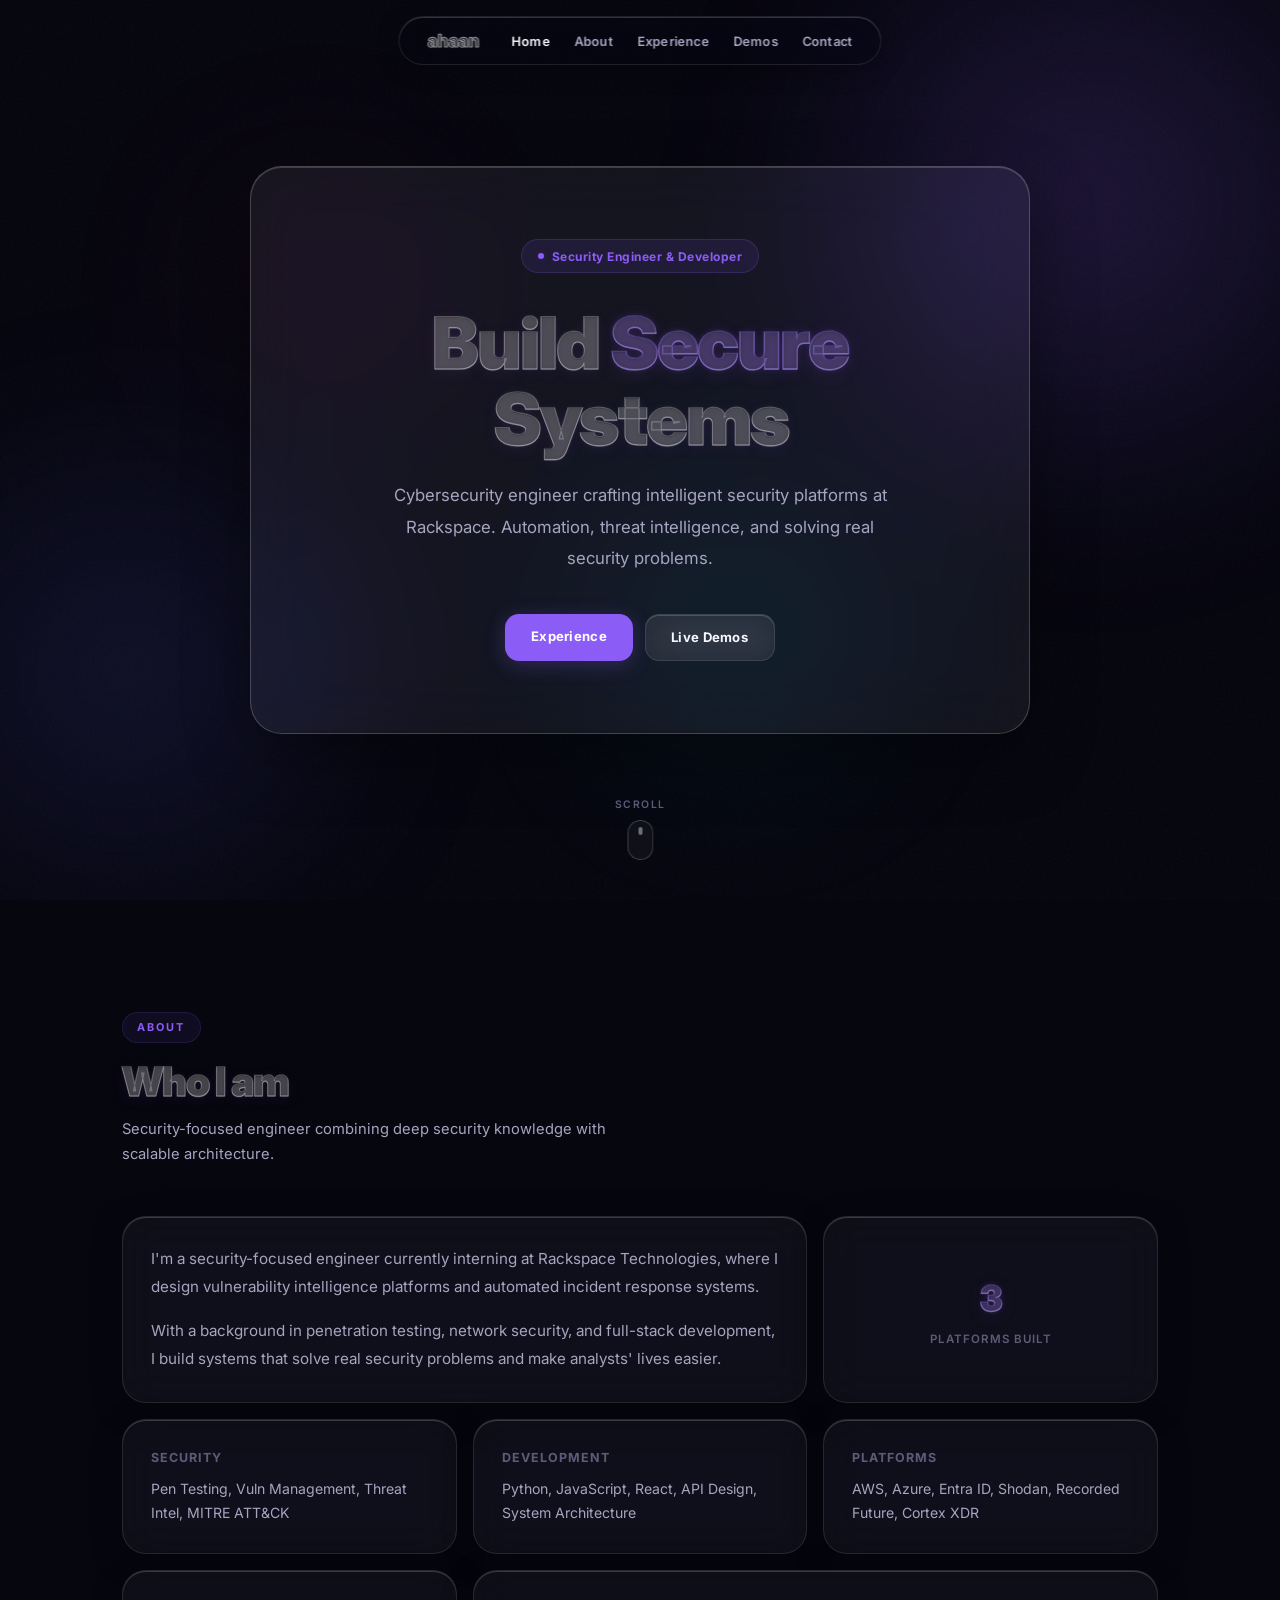
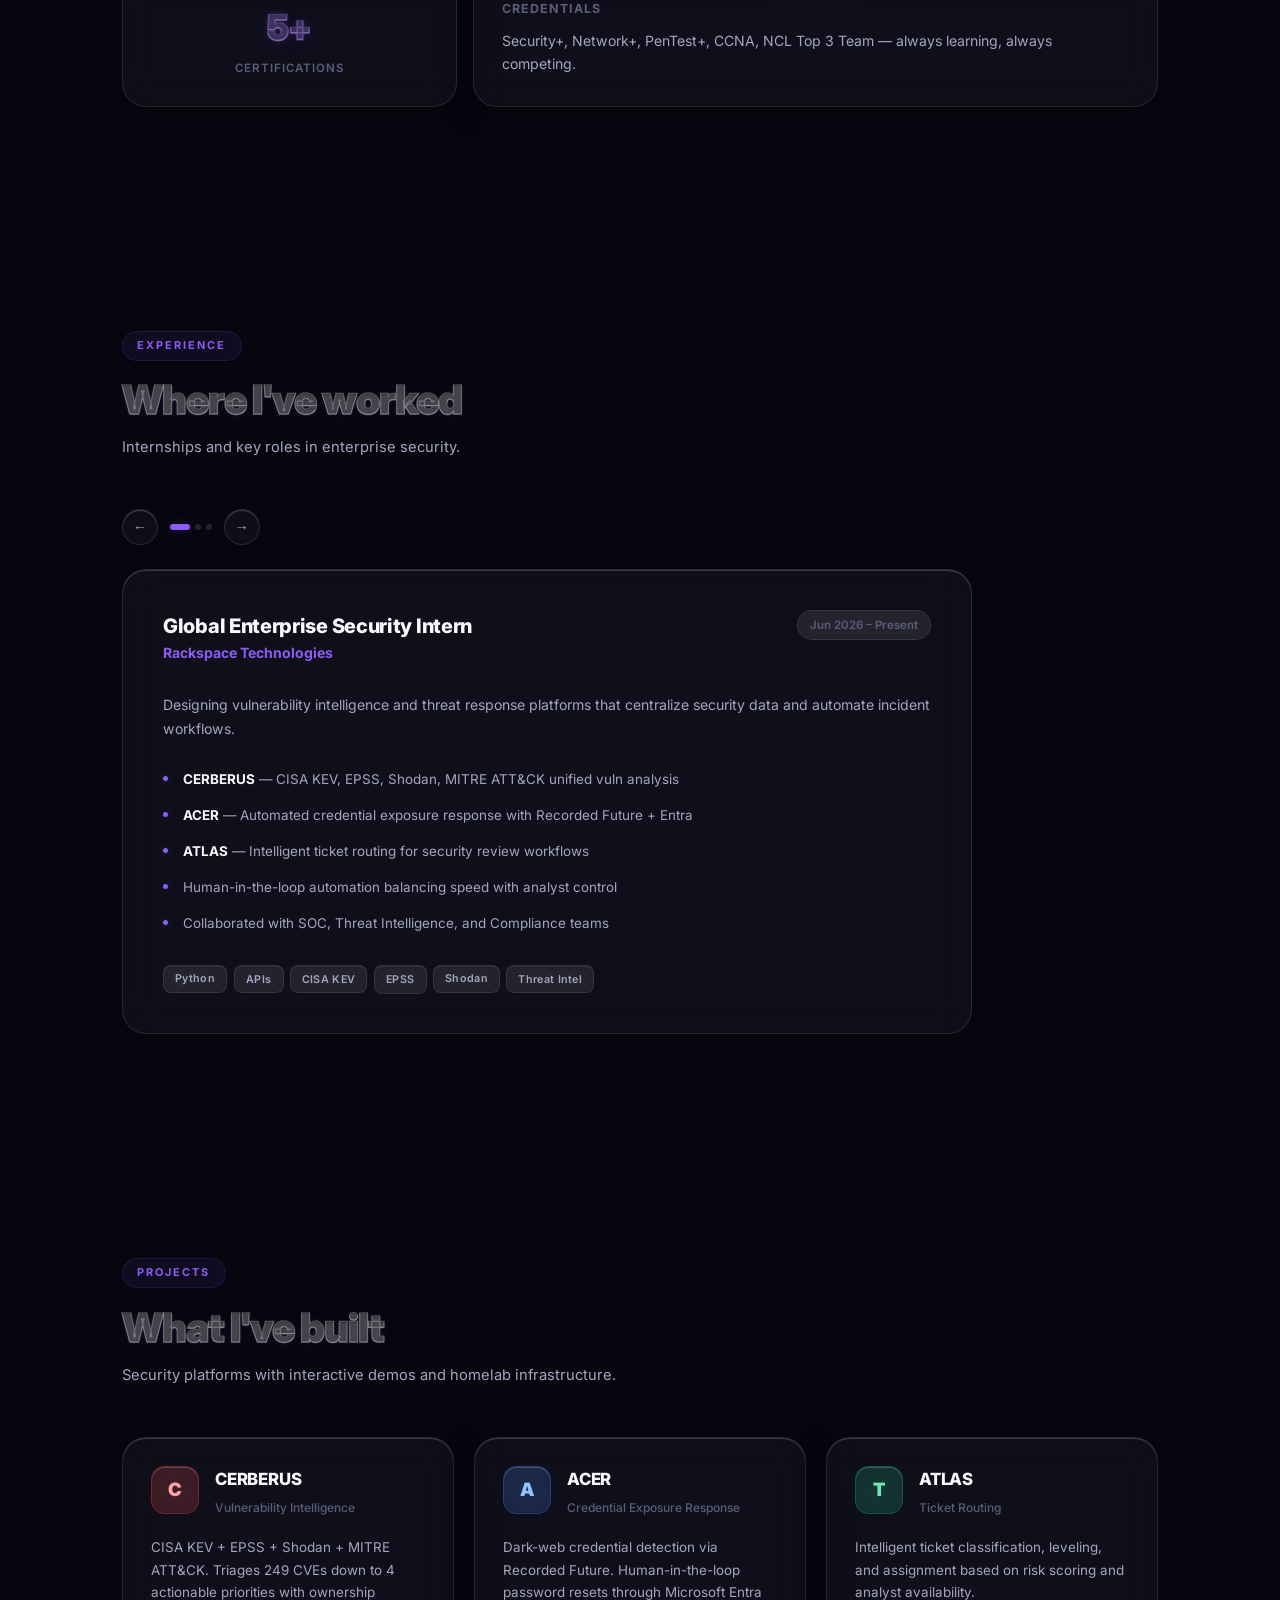
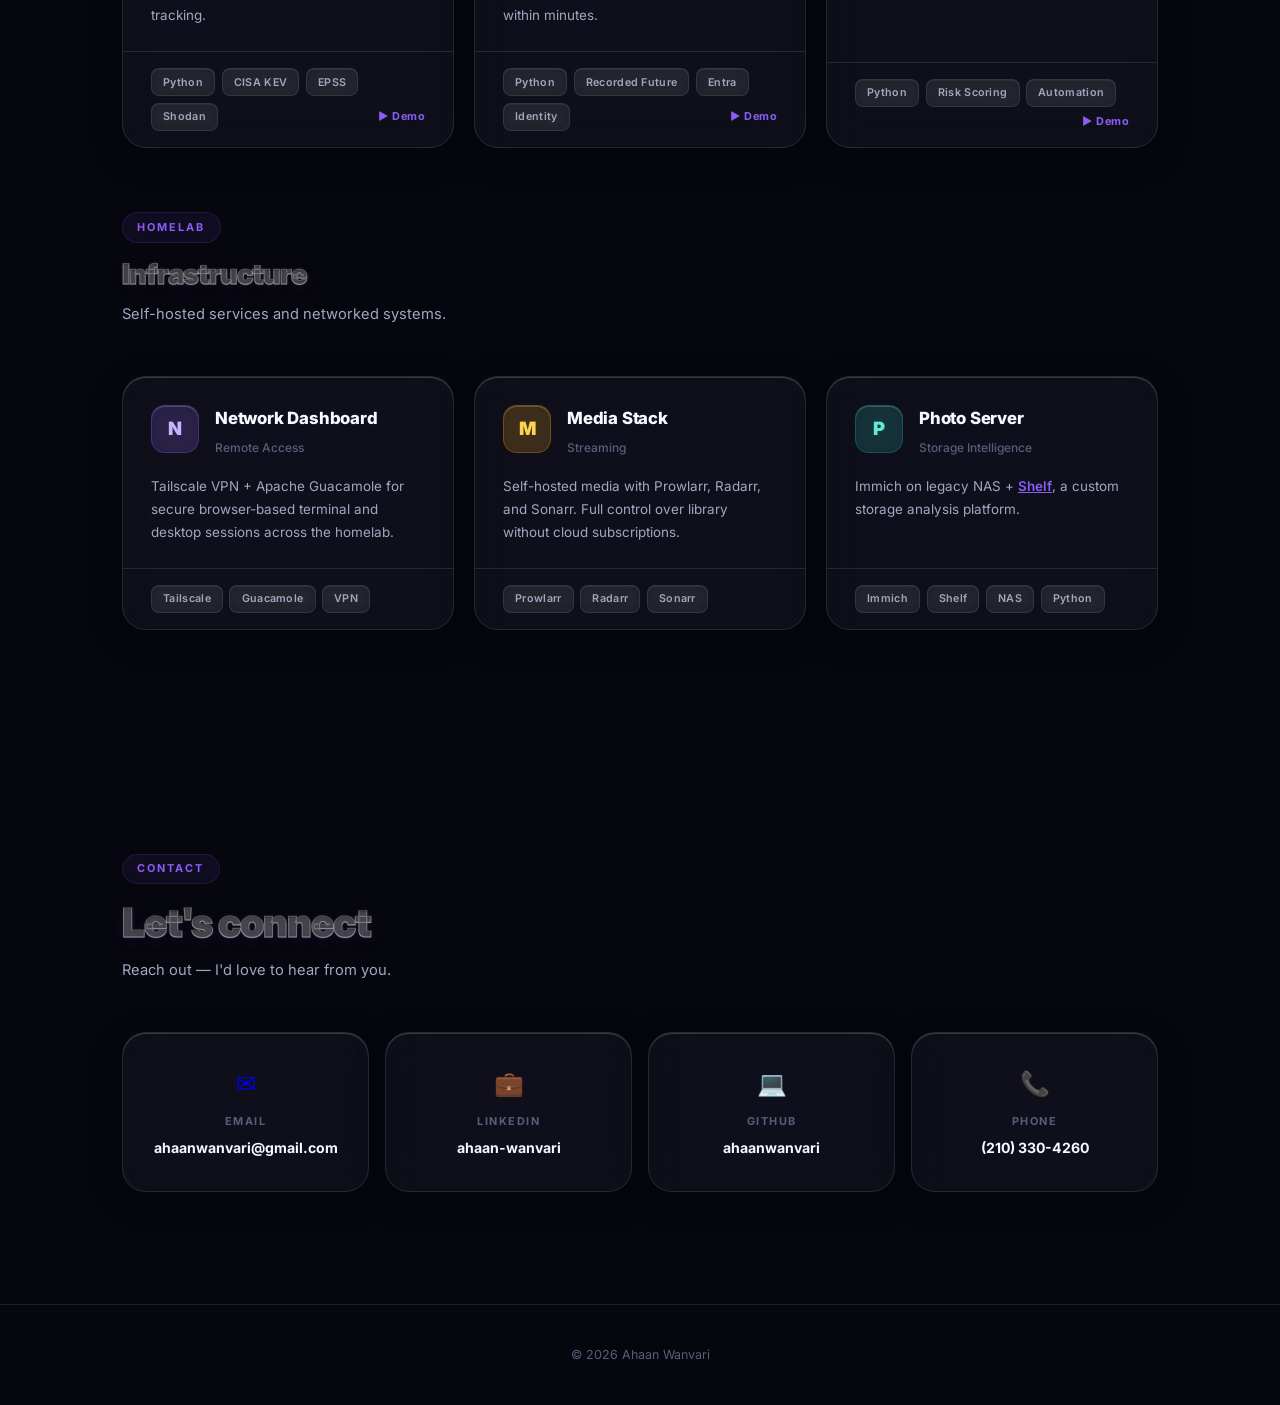
==== index.html @ b62612c3 "Prod: Static portfolio developed with added 'liquid glass' aesthetic" ====
<!DOCTYPE html>
<html lang="en">
<head>
  <meta charset="UTF-8" />
  <meta name="viewport" content="width=device-width, initial-scale=1.0" />
  <title>Ahaan Wanvari — Security Engineer & Developer</title>

  <link rel="preconnect" href="https://fonts.googleapis.com" />
  <link rel="preconnect" href="https://fonts.gstatic.com" crossorigin />
  <link href="https://fonts.googleapis.com/css2?family=Inter:wght@300;400;500;600;700;800;900&display=swap" rel="stylesheet" />

  <style>
    :root {
      --bg: #06060f;
      --glass: rgba(255, 255, 255, 0.04);
      --glass-md: rgba(255, 255, 255, 0.06);
      --glass-strong: rgba(255, 255, 255, 0.09);
      --glass-border: rgba(255, 255, 255, 0.1);
      --glass-border-hover: rgba(255, 255, 255, 0.2);
      --glass-shine: rgba(255, 255, 255, 0.18);
      --accent: #8b5cf6;
      --accent-blue: #6366f1;
      --accent-cyan: #22d3ee;
      --accent-glow: rgba(139, 92, 246, 0.25);
      --text: #f8f8ff;
      --text-secondary: #a5a5c0;
      --text-muted: #5c5c7a;
      --radius: 24px;
      --radius-sm: 16px;
      --radius-xs: 10px;
    }

    * { margin: 0; padding: 0; box-sizing: border-box; }
    html { scroll-behavior: smooth; }

    body {
      background: var(--bg);
      color: var(--text);
      font-family: "Inter", -apple-system, BlinkMacSystemFont, sans-serif;
      min-height: 100vh;
      line-height: 1.6;
      overflow-x: hidden;
      -webkit-font-smoothing: antialiased;
    }

    /* ===== ANIMATED BACKGROUND MESH ===== */
    .mesh-bg {
      position: fixed;
      inset: 0;
      z-index: 0;
      overflow: hidden;
      pointer-events: none;
    }

    .mesh-orb {
      position: absolute;
      border-radius: 50%;
      filter: blur(100px);
      opacity: 0.6;
    }

    .orb-1 {
      width: 60vw; height: 60vw;
      max-width: 800px; max-height: 800px;
      background: radial-gradient(circle, rgba(139, 92, 246, 0.4), transparent 60%);
      top: -20%; right: -15%;
      animation: orb-drift 22s ease-in-out infinite;
    }

    .orb-2 {
      width: 50vw; height: 50vw;
      max-width: 650px; max-height: 650px;
      background: radial-gradient(circle, rgba(99, 102, 241, 0.3), transparent 60%);
      bottom: -10%; left: -15%;
      animation: orb-drift 28s ease-in-out infinite reverse;
    }

    .orb-3 {
      width: 35vw; height: 35vw;
      max-width: 500px; max-height: 500px;
      background: radial-gradient(circle, rgba(34, 211, 238, 0.2), transparent 60%);
      top: 45%; left: 40%;
      animation: orb-drift 18s ease-in-out infinite 3s;
    }

    .orb-4 {
      width: 30vw; height: 30vw;
      max-width: 400px; max-height: 400px;
      background: radial-gradient(circle, rgba(236, 72, 153, 0.15), transparent 60%);
      top: 10%; left: 10%;
      animation: orb-drift 25s ease-in-out infinite 5s;
    }

    @keyframes orb-drift {
      0%, 100% { transform: translate(0, 0) scale(1); }
      33% { transform: translate(30px, -20px) scale(1.05); }
      66% { transform: translate(-20px, 15px) scale(0.95); }
    }

    /* Noise overlay */
    .noise {
      position: fixed;
      inset: 0;
      z-index: 0;
      pointer-events: none;
      opacity: 0.025;
      background: url("data:image/svg+xml,%3Csvg viewBox='0 0 512 512' xmlns='http://www.w3.org/2000/svg'%3E%3Cfilter id='n'%3E%3CfeTurbulence type='fractalNoise' baseFrequency='0.7' numOctaves='4' stitchTiles='stitch'/%3E%3C/filter%3E%3Crect width='100%25' height='100%25' filter='url(%23n)'/%3E%3C/svg%3E");
    }

    /* ===== LIQUID GLASS TEXT ===== */
    .glass-text {
      color: rgba(255, 255, 255, 0.08);
      -webkit-text-stroke: 1.2px rgba(255, 255, 255, 0.4);
      text-shadow:
        0 1px 0 rgba(255, 255, 255, 0.15),
        0 -1px 0 rgba(0, 0, 0, 0.3),
        0 0 4px rgba(255, 255, 255, 0.08),
        0 4px 16px rgba(139, 92, 246, 0.08);
      paint-order: stroke fill;
    }

    .glass-text-accent {
      color: rgba(139, 92, 246, 0.12);
      -webkit-text-stroke: 1.5px rgba(167, 139, 250, 0.55);
      text-shadow:
        0 1px 0 rgba(255, 255, 255, 0.12),
        0 -1px 0 rgba(0, 0, 0, 0.3),
        0 0 6px rgba(139, 92, 246, 0.2),
        0 4px 20px rgba(139, 92, 246, 0.12);
      paint-order: stroke fill;
    }

    /* ===== GLASS PANELS ===== */
    .glass-panel {
      background: var(--glass);
      backdrop-filter: blur(20px) saturate(1.3);
      -webkit-backdrop-filter: blur(20px) saturate(1.3);
      border: 1px solid var(--glass-border);
      border-radius: var(--radius);
      box-shadow:
        0 8px 32px rgba(0, 0, 0, 0.25),
        inset 0 1px 0 var(--glass-shine),
        inset 0 -1px 0 rgba(0, 0, 0, 0.15);
      transition: all 0.35s cubic-bezier(0.25, 0.46, 0.45, 0.94);
    }

    .glass-panel:hover {
      background: var(--glass-md);
      border-color: var(--glass-border-hover);
      box-shadow:
        0 16px 48px rgba(0, 0, 0, 0.35),
        inset 0 1px 0 var(--glass-shine),
        0 0 30px var(--accent-glow);
      transform: translateY(-3px);
    }

    /* ===== NAVIGATION ===== */
    .navbar {
      position: fixed;
      top: 1rem;
      left: 50%;
      transform: translateX(-50%);
      z-index: 100;
      background: rgba(6, 6, 15, 0.4);
      backdrop-filter: blur(30px) saturate(1.5);
      -webkit-backdrop-filter: blur(30px) saturate(1.5);
      border: 1px solid var(--glass-border);
      border-radius: 100px;
      padding: 0.6rem 1.75rem;
      box-shadow: 0 4px 24px rgba(0, 0, 0, 0.3), inset 0 1px 0 var(--glass-shine);
    }

    .navbar-content {
      display: flex;
      align-items: center;
      gap: 2rem;
    }

    .logo {
      font-size: 1.1rem;
      font-weight: 800;
      text-decoration: none;
      color: rgba(255, 255, 255, 0.1);
      -webkit-text-stroke: 1px rgba(255, 255, 255, 0.5);
      text-shadow: 0 0 3px rgba(255, 255, 255, 0.15);
      paint-order: stroke fill;
      transition: all 0.2s;
    }

    .logo:hover {
      -webkit-text-stroke-color: rgba(255, 255, 255, 0.7);
      text-shadow: 0 0 8px rgba(255, 255, 255, 0.2);
    }

    .nav-links {
      display: flex;
      gap: 1.5rem;
      list-style: none;
    }

    .nav-links a {
      color: var(--text-secondary);
      text-decoration: none;
      font-size: 0.8rem;
      font-weight: 600;
      transition: color 0.2s;
      letter-spacing: 0.2px;
    }

    .nav-links a:hover,
    .nav-links a.active {
      color: var(--text);
    }

    /* ===== SECTIONS ===== */
    section {
      max-width: 1100px;
      margin: 0 auto;
      padding: 7rem 2rem;
      position: relative;
      z-index: 1;
    }

    .section-label {
      display: inline-flex;
      align-items: center;
      gap: 0.5rem;
      font-size: 0.68rem;
      font-weight: 700;
      text-transform: uppercase;
      letter-spacing: 2px;
      color: var(--accent);
      margin-bottom: 1rem;
      padding: 0.35rem 0.9rem;
      background: rgba(139, 92, 246, 0.08);
      border: 1px solid rgba(139, 92, 246, 0.15);
      border-radius: 100px;
      backdrop-filter: blur(8px);
    }

    .section-title {
      font-size: clamp(1.75rem, 4vw, 2.5rem);
      font-weight: 900;
      letter-spacing: -1px;
      margin-bottom: 0.75rem;
      line-height: 1.15;
    }

    .section-desc {
      color: var(--text-secondary);
      font-size: 0.92rem;
      max-width: 500px;
      margin-bottom: 3rem;
      line-height: 1.75;
    }

    /* ===== HERO ===== */
    .hero {
      min-height: 100vh;
      display: flex;
      align-items: center;
      justify-content: center;
      padding: 2rem;
      text-align: center;
      position: relative;
      z-index: 1;
    }

    .hero-glass {
      padding: 4.5rem 4rem;
      max-width: 780px;
      width: 100%;
      background: var(--glass-md);
      backdrop-filter: blur(30px) saturate(1.4);
      -webkit-backdrop-filter: blur(30px) saturate(1.4);
      border: 1px solid var(--glass-border-hover);
      border-radius: 32px;
      box-shadow:
        0 24px 64px rgba(0, 0, 0, 0.35),
        inset 0 1px 0 var(--glass-shine),
        inset 0 -1px 0 rgba(0, 0, 0, 0.1);
      animation: hero-float 6s ease-in-out infinite;
    }

    @keyframes hero-float {
      0%, 100% { transform: translateY(0); }
      50% { transform: translateY(-6px); }
    }

    .hero-badge {
      display: inline-flex;
      align-items: center;
      gap: 0.5rem;
      padding: 0.4rem 1rem;
      background: rgba(139, 92, 246, 0.1);
      border: 1px solid rgba(139, 92, 246, 0.2);
      border-radius: 100px;
      color: var(--accent);
      font-size: 0.75rem;
      font-weight: 700;
      margin-bottom: 2rem;
      letter-spacing: 0.5px;
    }

    .hero-badge::before {
      content: '';
      width: 6px; height: 6px;
      background: var(--accent);
      border-radius: 50%;
      animation: blink 2s infinite;
      box-shadow: 0 0 6px var(--accent-glow);
    }

    @keyframes blink {
      0%, 100% { opacity: 1; }
      50% { opacity: 0.3; }
    }

    .hero h1 {
      font-size: clamp(2.8rem, 8vw, 4.5rem);
      font-weight: 900;
      letter-spacing: -2px;
      line-height: 1.05;
      margin-bottom: 1.5rem;
    }

    .hero p {
      font-size: 1.05rem;
      color: var(--text-secondary);
      line-height: 1.85;
      max-width: 520px;
      margin: 0 auto 2.5rem;
    }

    .hero-cta {
      display: flex;
      gap: 0.75rem;
      justify-content: center;
      flex-wrap: wrap;
    }

    .btn {
      padding: 0.75rem 1.6rem;
      border-radius: 14px;
      font-size: 0.82rem;
      font-weight: 700;
      text-decoration: none;
      transition: all 0.25s;
      cursor: pointer;
      border: none;
      letter-spacing: 0.3px;
    }

    .btn-primary {
      background: var(--accent);
      color: white;
      box-shadow: 0 4px 20px var(--accent-glow);
    }

    .btn-primary:hover {
      background: #7c3aed;
      transform: translateY(-2px);
      box-shadow: 0 8px 32px rgba(139, 92, 246, 0.4);
    }

    .btn-glass {
      background: var(--glass-md);
      backdrop-filter: blur(12px);
      -webkit-backdrop-filter: blur(12px);
      border: 1px solid var(--glass-border);
      color: var(--text);
      box-shadow: inset 0 1px 0 var(--glass-shine);
    }

    .btn-glass:hover {
      background: var(--glass-strong);
      border-color: var(--glass-border-hover);
      transform: translateY(-2px);
    }

    .scroll-cta {
      position: absolute;
      bottom: 2.5rem;
      left: 50%;
      transform: translateX(-50%);
      display: flex;
      flex-direction: column;
      align-items: center;
      gap: 0.4rem;
      cursor: pointer;
      z-index: 2;
    }

    .scroll-cta span {
      font-size: 0.65rem;
      font-weight: 600;
      letter-spacing: 1.5px;
      text-transform: uppercase;
      color: var(--text-muted);
    }

    .scroll-pill {
      width: 26px; height: 40px;
      border-radius: 13px;
      border: 1.5px solid rgba(255, 255, 255, 0.2);
      position: relative;
      background: var(--glass);
      backdrop-filter: blur(8px);
    }

    .scroll-pill::after {
      content: '';
      position: absolute;
      top: 6px; left: 50%;
      transform: translateX(-50%);
      width: 4px; height: 8px;
      border-radius: 4px;
      background: rgba(255, 255, 255, 0.4);
      animation: scroll-bob 2s infinite;
    }

    @keyframes scroll-bob {
      0%, 100% { transform: translateX(-50%) translateY(0); opacity: 1; }
      100% { transform: translateX(-50%) translateY(14px); opacity: 0; }
    }

    /* ===== BENTO GRID (About) ===== */
    .bento-grid {
      display: grid;
      grid-template-columns: repeat(3, 1fr);
      grid-auto-rows: auto;
      gap: 1rem;
    }

    .bento-item {
      padding: 1.75rem;
    }

    .bento-item.span-2 {
      grid-column: span 2;
    }

    .bento-item.span-full {
      grid-column: span 3;
    }

    .bento-item h3 {
      font-size: 0.78rem;
      font-weight: 700;
      text-transform: uppercase;
      letter-spacing: 1px;
      color: var(--text-muted);
      margin-bottom: 0.6rem;
    }

    .bento-item p {
      color: var(--text-secondary);
      font-size: 0.88rem;
      line-height: 1.7;
    }

    .bento-bio p {
      font-size: 0.95rem;
      line-height: 1.85;
      margin-bottom: 1rem;
    }

    .bento-bio p:last-child {
      margin-bottom: 0;
    }

    .bento-stat {
      text-align: center;
      display: flex;
      flex-direction: column;
      justify-content: center;
    }

    .bento-stat .number {
      font-size: 2.2rem;
      font-weight: 900;
      letter-spacing: -1px;
      margin-bottom: 0.25rem;
    }

    .bento-stat .label {
      font-size: 0.72rem;
      color: var(--text-muted);
      font-weight: 600;
      text-transform: uppercase;
      letter-spacing: 1px;
    }

    /* ===== EXPERIENCE ===== */
    .experience-carousel { max-width: 850px; }

    .carousel-nav {
      display: flex;
      align-items: center;
      gap: 0.75rem;
      margin-bottom: 1.5rem;
    }

    .carousel-btn {
      width: 36px; height: 36px;
      border-radius: 50%;
      background: var(--glass);
      backdrop-filter: blur(12px);
      -webkit-backdrop-filter: blur(12px);
      border: 1px solid var(--glass-border);
      color: var(--text-secondary);
      cursor: pointer;
      display: flex;
      align-items: center;
      justify-content: center;
      font-size: 0.9rem;
      transition: all 0.2s;
      box-shadow: inset 0 1px 0 var(--glass-shine);
    }

    .carousel-btn:hover {
      background: var(--glass-md);
      color: var(--text);
      border-color: var(--glass-border-hover);
    }

    .carousel-dots { display: flex; gap: 0.3rem; }

    .carousel-dot {
      width: 6px; height: 6px;
      border-radius: 50%;
      background: rgba(255, 255, 255, 0.12);
      cursor: pointer;
      transition: all 0.3s;
    }

    .carousel-dot.active {
      background: var(--accent);
      width: 20px;
      border-radius: 3px;
      box-shadow: 0 0 8px var(--accent-glow);
    }

    .exp-card {
      padding: 2.5rem;
      animation: card-in 0.4s ease;
    }

    @keyframes card-in {
      from { opacity: 0; transform: translateY(10px) scale(0.99); }
      to { opacity: 1; transform: translateY(0) scale(1); }
    }

    .exp-header {
      display: flex;
      justify-content: space-between;
      align-items: start;
      margin-bottom: 1rem;
      flex-wrap: wrap;
      gap: 0.75rem;
    }

    .exp-header h3 {
      font-size: 1.25rem;
      font-weight: 800;
      letter-spacing: -0.3px;
    }

    .exp-date {
      color: var(--text-muted);
      font-size: 0.72rem;
      font-weight: 600;
      background: var(--glass-md);
      padding: 0.3rem 0.75rem;
      border-radius: 100px;
      border: 1px solid var(--glass-border);
      backdrop-filter: blur(8px);
    }

    .exp-company {
      color: var(--accent);
      font-size: 0.88rem;
      font-weight: 700;
      margin-bottom: 0.75rem;
    }

    .exp-desc {
      color: var(--text-secondary);
      font-size: 0.88rem;
      line-height: 1.75;
      margin-bottom: 1.25rem;
    }

    .exp-list {
      list-style: none;
      margin-bottom: 1.5rem;
    }

    .exp-list li {
      color: var(--text-secondary);
      padding: 0.45rem 0 0.45rem 1.25rem;
      position: relative;
      font-size: 0.84rem;
      line-height: 1.6;
    }

    .exp-list li::before {
      content: '';
      position: absolute;
      left: 0; top: 0.9rem;
      width: 5px; height: 5px;
      background: var(--accent);
      border-radius: 50%;
      box-shadow: 0 0 6px var(--accent-glow);
    }

    .exp-list li strong { color: var(--text); font-weight: 700; }

    .tech-tags {
      display: flex;
      flex-wrap: wrap;
      gap: 0.4rem;
    }

    .tag {
      background: var(--glass-md);
      backdrop-filter: blur(8px);
      border: 1px solid var(--glass-border);
      color: var(--text-secondary);
      padding: 0.28rem 0.7rem;
      border-radius: 8px;
      font-size: 0.67rem;
      font-weight: 600;
      letter-spacing: 0.3px;
      box-shadow: inset 0 1px 0 rgba(255, 255, 255, 0.06);
    }

    /* ===== PROJECTS ===== */
    .projects-grid {
      display: grid;
      grid-template-columns: repeat(auto-fit, minmax(300px, 1fr));
      gap: 1.25rem;
    }

    .project-card {
      display: flex;
      flex-direction: column;
      text-decoration: none;
      color: inherit;
      overflow: hidden;
    }

    .project-card:hover {
      border-color: rgba(139, 92, 246, 0.4);
      box-shadow:
        0 20px 50px rgba(0, 0, 0, 0.35),
        inset 0 1px 0 var(--glass-shine),
        0 0 35px var(--accent-glow);
      transform: translateY(-5px);
    }

    .project-card .card-top {
      padding: 1.75rem 1.75rem 1rem;
      display: flex;
      align-items: flex-start;
      gap: 1rem;
    }

    .card-icon {
      width: 48px; height: 48px;
      border-radius: 14px;
      display: flex;
      align-items: center;
      justify-content: center;
      font-size: 1.15rem;
      font-weight: 900;
      flex-shrink: 0;
      backdrop-filter: blur(12px);
      -webkit-backdrop-filter: blur(12px);
      border: 1px solid rgba(255, 255, 255, 0.15);
      box-shadow: inset 0 1px 0 rgba(255, 255, 255, 0.2), inset 0 -1px 0 rgba(0, 0, 0, 0.1);
      transition: transform 0.3s;
    }

    .project-card:hover .card-icon { transform: scale(1.1); }

    .card-icon.red { background: rgba(239, 68, 68, 0.18); color: #fca5a5; border-color: rgba(239, 68, 68, 0.3); }
    .card-icon.blue { background: rgba(59, 130, 246, 0.18); color: #93c5fd; border-color: rgba(59, 130, 246, 0.3); }
    .card-icon.green { background: rgba(16, 185, 129, 0.18); color: #6ee7b7; border-color: rgba(16, 185, 129, 0.3); }
    .card-icon.purple { background: rgba(139, 92, 246, 0.18); color: #c4b5fd; border-color: rgba(139, 92, 246, 0.3); }
    .card-icon.orange { background: rgba(245, 158, 11, 0.18); color: #fcd34d; border-color: rgba(245, 158, 11, 0.3); }
    .card-icon.teal { background: rgba(20, 184, 166, 0.18); color: #5eead4; border-color: rgba(20, 184, 166, 0.3); }

    .card-info h3 {
      font-size: 1.05rem;
      font-weight: 800;
      letter-spacing: -0.2px;
      margin-bottom: 0.1rem;
    }

    .card-info .meta {
      color: var(--text-muted);
      font-size: 0.75rem;
      font-weight: 500;
    }

    .project-card .card-body {
      padding: 0 1.75rem 1.5rem;
      flex: 1;
    }

    .project-card .card-body p {
      color: var(--text-secondary);
      font-size: 0.84rem;
      line-height: 1.7;
    }

    .project-card .card-body a {
      color: var(--accent);
      text-decoration: underline;
      font-weight: 600;
    }

    .project-card .card-footer {
      padding: 1rem 1.75rem;
      border-top: 1px solid var(--glass-border);
      display: flex;
      gap: 0.4rem;
      flex-wrap: wrap;
      align-items: center;
    }

    .project-card.has-demo .card-footer::after {
      content: '\25B6  Demo';
      margin-left: auto;
      color: var(--accent);
      font-size: 0.68rem;
      font-weight: 700;
      letter-spacing: 0.5px;
    }

    /* ===== CONTACT ===== */
    .contact-grid {
      display: grid;
      grid-template-columns: repeat(auto-fit, minmax(200px, 1fr));
      gap: 1rem;
    }

    .contact-card {
      padding: 2rem 1.5rem;
      text-align: center;
      text-decoration: none;
    }

    .contact-card:hover {
      border-color: rgba(139, 92, 246, 0.4);
      box-shadow: 0 12px 36px rgba(0, 0, 0, 0.3), 0 0 20px var(--accent-glow);
      transform: translateY(-4px);
    }

    .contact-card .icon {
      font-size: 1.5rem;
      margin-bottom: 0.6rem;
      display: block;
    }

    .contact-card h3 {
      font-size: 0.68rem;
      font-weight: 700;
      text-transform: uppercase;
      letter-spacing: 1.5px;
      color: var(--text-muted);
      margin-bottom: 0.4rem;
    }

    .contact-card .value {
      color: var(--text);
      font-size: 0.88rem;
      font-weight: 700;
    }

    /* ===== FOOTER ===== */
    footer {
      border-top: 1px solid var(--glass-border);
      padding: 2.5rem 2rem;
      text-align: center;
      color: var(--text-muted);
      font-size: 0.78rem;
      position: relative;
      z-index: 1;
    }

    /* ===== SCROLL REVEAL ===== */
    .reveal {
      opacity: 0;
      transform: translateY(24px);
      transition: opacity 0.8s cubic-bezier(0.25, 0.46, 0.45, 0.94), transform 0.8s cubic-bezier(0.25, 0.46, 0.45, 0.94);
    }

    .reveal.visible {
      opacity: 1;
      transform: translateY(0);
    }

    /* ===== RESPONSIVE ===== */
    @media (max-width: 768px) {
      .navbar { padding: 0.5rem 1.25rem; }
      .navbar-content { gap: 1.25rem; }
      .nav-links { gap: 1rem; }

      .bento-grid {
        grid-template-columns: 1fr;
      }
      .bento-item.span-2,
      .bento-item.span-full {
        grid-column: span 1;
      }

      .projects-grid { grid-template-columns: 1fr; }

      section { padding: 5rem 1.25rem; }

      .hero-glass { padding: 3rem 2rem; }
      .hero h1 { font-size: 2.5rem; letter-spacing: -1px; }

      .exp-card { padding: 1.75rem; }
    }

    @media (max-width: 480px) {
      .navbar { border-radius: 16px; top: 0.5rem; left: 0.5rem; right: 0.5rem; transform: none; }
      .nav-links { gap: 0.75rem; }
      .nav-links a { font-size: 0.72rem; }
    }
  </style>
</head>

<body>
  <!-- Animated background -->
  <div class="mesh-bg">
    <div class="mesh-orb orb-1"></div>
    <div class="mesh-orb orb-2"></div>
    <div class="mesh-orb orb-3"></div>
    <div class="mesh-orb orb-4"></div>
  </div>
  <div class="noise"></div>

  <!-- Navigation pill -->
  <nav class="navbar">
    <div class="navbar-content">
      <a href="/" class="logo">ahaan</a>
      <ul class="nav-links">
        <li><a href="#home">Home</a></li>
        <li><a href="#about">About</a></li>
        <li><a href="#experience">Experience</a></li>
        <li><a href="/projects.html">Demos</a></li>
        <li><a href="#contact">Contact</a></li>
      </ul>
    </div>
  </nav>

  <main>
    <!-- Hero -->
    <section class="hero" id="home">
      <div class="hero-glass">
        <div class="hero-badge">Security Engineer & Developer</div>
        <h1><span class="glass-text">Build </span><span class="glass-text-accent">Secure</span><span class="glass-text"> Systems</span></h1>
        <p>Cybersecurity engineer crafting intelligent security platforms at Rackspace. Automation, threat intelligence, and solving real security problems.</p>
        <div class="hero-cta">
          <a href="#experience" class="btn btn-primary">Experience</a>
          <a href="/projects.html" class="btn btn-glass">Live Demos</a>
        </div>
      </div>
      <div class="scroll-cta" onclick="window.scrollBy({top: window.innerHeight * 0.85, behavior: 'smooth'})">
        <span>Scroll</span>
        <div class="scroll-pill"></div>
      </div>
    </section>

    <!-- About — Bento Grid -->
    <section id="about" class="reveal">
      <div class="section-label">About</div>
      <h2 class="section-title glass-text">Who I am</h2>
      <div class="section-desc">Security-focused engineer combining deep security knowledge with scalable architecture.</div>

      <div class="bento-grid">
        <div class="glass-panel bento-item span-2 bento-bio">
          <p>I'm a security-focused engineer currently interning at Rackspace Technologies, where I design vulnerability intelligence platforms and automated incident response systems.</p>
          <p>With a background in penetration testing, network security, and full-stack development, I build systems that solve real security problems and make analysts' lives easier.</p>
        </div>
        <div class="glass-panel bento-item bento-stat">
          <div class="number glass-text-accent">3</div>
          <div class="label">Platforms Built</div>
        </div>
        <div class="glass-panel bento-item">
          <h3>Security</h3>
          <p>Pen Testing, Vuln Management, Threat Intel, MITRE ATT&CK</p>
        </div>
        <div class="glass-panel bento-item">
          <h3>Development</h3>
          <p>Python, JavaScript, React, API Design, System Architecture</p>
        </div>
        <div class="glass-panel bento-item">
          <h3>Platforms</h3>
          <p>AWS, Azure, Entra ID, Shodan, Recorded Future, Cortex XDR</p>
        </div>
        <div class="glass-panel bento-item bento-stat">
          <div class="number glass-text-accent">5+</div>
          <div class="label">Certifications</div>
        </div>
        <div class="glass-panel bento-item span-2">
          <h3>Credentials</h3>
          <p>Security+, Network+, PenTest+, CCNA, NCL Top 3 Team — always learning, always competing.</p>
        </div>
      </div>
    </section>

    <!-- Experience -->
    <section id="experience" class="reveal">
      <div class="section-label">Experience</div>
      <h2 class="section-title glass-text">Where I've worked</h2>
      <div class="section-desc">Internships and key roles in enterprise security.</div>

      <div class="experience-carousel">
        <div class="carousel-nav">
          <button class="carousel-btn" onclick="prevExp()" aria-label="Previous">&#8592;</button>
          <div class="carousel-dots">
            <div class="carousel-dot active" onclick="goExp(0)"></div>
            <div class="carousel-dot" onclick="goExp(1)"></div>
            <div class="carousel-dot" onclick="goExp(2)"></div>
          </div>
          <button class="carousel-btn" onclick="nextExp()" aria-label="Next">&#8594;</button>
        </div>

        <div class="glass-panel exp-card" id="exp0">
          <div class="exp-header">
            <div>
              <h3>Global Enterprise Security Intern</h3>
              <div class="exp-company">Rackspace Technologies</div>
            </div>
            <span class="exp-date">Jun 2026 – Present</span>
          </div>
          <p class="exp-desc">Designing vulnerability intelligence and threat response platforms that centralize security data and automate incident workflows.</p>
          <ul class="exp-list">
            <li><strong>CERBERUS</strong> — CISA KEV, EPSS, Shodan, MITRE ATT&CK unified vuln analysis</li>
            <li><strong>ACER</strong> — Automated credential exposure response with Recorded Future + Entra</li>
            <li><strong>ATLAS</strong> — Intelligent ticket routing for security review workflows</li>
            <li>Human-in-the-loop automation balancing speed with analyst control</li>
            <li>Collaborated with SOC, Threat Intelligence, and Compliance teams</li>
          </ul>
          <div class="tech-tags">
            <span class="tag">Python</span>
            <span class="tag">APIs</span>
            <span class="tag">CISA KEV</span>
            <span class="tag">EPSS</span>
            <span class="tag">Shodan</span>
            <span class="tag">Threat Intel</span>
          </div>
        </div>

        <div class="glass-panel exp-card" id="exp1" style="display:none;">
          <div class="exp-header">
            <div>
              <h3>Security & Infrastructure</h3>
              <div class="exp-company">Linebarger Goggan Blair & Sampson</div>
            </div>
            <span class="exp-date">Summer 2025</span>
          </div>
          <p class="exp-desc">Developed and deployed security infrastructure and vulnerability assessment systems for enterprise environment.</p>
          <ul class="exp-list">
            <li>PowerShell/Python hardening automation across 500+ endpoints</li>
            <li>Deployed Cortex XDR for automated incident response</li>
            <li>Network security assessments and remediation guidance</li>
            <li>Security baseline enforcement and compliance reporting</li>
            <li>Collaborated with IT ops on security policy development</li>
          </ul>
          <div class="tech-tags">
            <span class="tag">PowerShell</span>
            <span class="tag">Python</span>
            <span class="tag">Cortex XDR</span>
            <span class="tag">Security Ops</span>
            <span class="tag">Compliance</span>
          </div>
        </div>

        <div class="glass-panel exp-card" id="exp2" style="display:none;">
          <div class="exp-header">
            <div>
              <h3>IT Security & Network Support</h3>
              <div class="exp-company">Northeast Independent School District</div>
            </div>
            <span class="exp-date">2024 – 2025</span>
          </div>
          <p class="exp-desc">IT security and infrastructure support for district-wide systems serving 40,000+ students and staff.</p>
          <ul class="exp-list">
            <li>Network security policies and firewall configurations</li>
            <li>Security training and awareness sessions for staff</li>
            <li>Identity and access management system deployment</li>
            <li>Incident response and malware remediation</li>
            <li>Education technology and compliance initiatives</li>
          </ul>
          <div class="tech-tags">
            <span class="tag">Network Security</span>
            <span class="tag">IAM</span>
            <span class="tag">Incident Response</span>
            <span class="tag">K-12</span>
            <span class="tag">Compliance</span>
          </div>
        </div>
      </div>
    </section>

    <!-- Projects -->
    <section id="projects" class="reveal">
      <div class="section-label">Projects</div>
      <h2 class="section-title glass-text">What I've built</h2>
      <div class="section-desc">Security platforms with interactive demos and homelab infrastructure.</div>

      <div class="projects-grid">
        <a href="/projects.html" class="glass-panel project-card has-demo">
          <div class="card-top">
            <div class="card-icon red">C</div>
            <div class="card-info">
              <h3>CERBERUS</h3>
              <span class="meta">Vulnerability Intelligence</span>
            </div>
          </div>
          <div class="card-body">
            <p>CISA KEV + EPSS + Shodan + MITRE ATT&CK. Triages 249 CVEs down to 4 actionable priorities with ownership tracking.</p>
          </div>
          <div class="card-footer">
            <span class="tag">Python</span>
            <span class="tag">CISA KEV</span>
            <span class="tag">EPSS</span>
            <span class="tag">Shodan</span>
          </div>
        </a>

        <a href="/projects.html" class="glass-panel project-card has-demo">
          <div class="card-top">
            <div class="card-icon blue">A</div>
            <div class="card-info">
              <h3>ACER</h3>
              <span class="meta">Credential Exposure Response</span>
            </div>
          </div>
          <div class="card-body">
            <p>Dark-web credential detection via Recorded Future. Human-in-the-loop password resets through Microsoft Entra within minutes.</p>
          </div>
          <div class="card-footer">
            <span class="tag">Python</span>
            <span class="tag">Recorded Future</span>
            <span class="tag">Entra</span>
            <span class="tag">Identity</span>
          </div>
        </a>

        <a href="/projects.html" class="glass-panel project-card has-demo">
          <div class="card-top">
            <div class="card-icon green">T</div>
            <div class="card-info">
              <h3>ATLAS</h3>
              <span class="meta">Ticket Routing</span>
            </div>
          </div>
          <div class="card-body">
            <p>Intelligent ticket classification, leveling, and assignment based on risk scoring and analyst availability.</p>
          </div>
          <div class="card-footer">
            <span class="tag">Python</span>
            <span class="tag">Risk Scoring</span>
            <span class="tag">Automation</span>
          </div>
        </a>
      </div>

      <!-- Homelab -->
      <div style="margin-top: 4rem;">
        <div class="section-label">Homelab</div>
        <h2 class="section-title glass-text" style="font-size: clamp(1.3rem, 3vw, 1.75rem);">Infrastructure</h2>
        <div class="section-desc">Self-hosted services and networked systems.</div>

        <div class="projects-grid">
          <div class="glass-panel project-card">
            <div class="card-top">
              <div class="card-icon purple">N</div>
              <div class="card-info">
                <h3>Network Dashboard</h3>
                <span class="meta">Remote Access</span>
              </div>
            </div>
            <div class="card-body">
              <p>Tailscale VPN + Apache Guacamole for secure browser-based terminal and desktop sessions across the homelab.</p>
            </div>
            <div class="card-footer">
              <span class="tag">Tailscale</span>
              <span class="tag">Guacamole</span>
              <span class="tag">VPN</span>
            </div>
          </div>

          <div class="glass-panel project-card">
            <div class="card-top">
              <div class="card-icon orange">M</div>
              <div class="card-info">
                <h3>Media Stack</h3>
                <span class="meta">Streaming</span>
              </div>
            </div>
            <div class="card-body">
              <p>Self-hosted media with Prowlarr, Radarr, and Sonarr. Full control over library without cloud subscriptions.</p>
            </div>
            <div class="card-footer">
              <span class="tag">Prowlarr</span>
              <span class="tag">Radarr</span>
              <span class="tag">Sonarr</span>
            </div>
          </div>

          <div class="glass-panel project-card">
            <div class="card-top">
              <div class="card-icon teal">P</div>
              <div class="card-info">
                <h3>Photo Server</h3>
                <span class="meta">Storage Intelligence</span>
              </div>
            </div>
            <div class="card-body">
              <p>Immich on legacy NAS + <a href="https://github.com/ahaanwanvari/shelf" target="_blank">Shelf</a>, a custom storage analysis platform.</p>
            </div>
            <div class="card-footer">
              <span class="tag">Immich</span>
              <span class="tag">Shelf</span>
              <span class="tag">NAS</span>
              <span class="tag">Python</span>
            </div>
          </div>
        </div>
      </div>
    </section>

    <!-- Contact -->
    <section id="contact" class="reveal">
      <div class="section-label">Contact</div>
      <h2 class="section-title glass-text">Let's connect</h2>
      <div class="section-desc">Reach out — I'd love to hear from you.</div>

      <div class="contact-grid">
        <a href="mailto:ahaanwanvari@gmail.com" class="glass-panel contact-card">
          <span class="icon">&#9993;</span>
          <h3>Email</h3>
          <div class="value">ahaanwanvari@gmail.com</div>
        </a>
        <a href="https://www.linkedin.com/in/ahaan-wanvari-b9b75a265/" target="_blank" class="glass-panel contact-card">
          <span class="icon">&#128188;</span>
          <h3>LinkedIn</h3>
          <div class="value">ahaan-wanvari</div>
        </a>
        <a href="https://github.com/ahaanwanvari" target="_blank" class="glass-panel contact-card">
          <span class="icon">&#128187;</span>
          <h3>GitHub</h3>
          <div class="value">ahaanwanvari</div>
        </a>
        <a href="tel:210-330-4260" class="glass-panel contact-card">
          <span class="icon">&#128222;</span>
          <h3>Phone</h3>
          <div class="value">(210) 330-4260</div>
        </a>
      </div>
    </section>
  </main>

  <footer>
    <p>&copy; 2026 Ahaan Wanvari</p>
  </footer>

  <script>
    // Scroll reveal
    const revealObserver = new IntersectionObserver((entries) => {
      entries.forEach(e => { if (e.isIntersecting) e.target.classList.add('visible'); });
    }, { threshold: 0.06, rootMargin: '0px 0px -50px 0px' });
    document.querySelectorAll('.reveal').forEach(el => revealObserver.observe(el));

    // Active nav on scroll
    window.addEventListener('scroll', () => {
      let cur = '';
      document.querySelectorAll('section[id]').forEach(s => {
        if (scrollY >= s.offsetTop - 200) cur = s.id;
      });
      document.querySelectorAll('.nav-links a').forEach(a => {
        a.classList.toggle('active', a.getAttribute('href') === `#${cur}`);
      });
    });

    // Smooth scroll
    document.querySelectorAll('a[href^="#"]').forEach(a => {
      a.addEventListener('click', e => {
        const href = a.getAttribute('href');
        if (!href || href === '#') return;
        e.preventDefault();
        document.querySelector(href)?.scrollIntoView({ behavior: 'smooth' });
      });
    });

    // Experience carousel
    let cur = 0;
    const total = 3;
    function showExp(i) {
      cur = i;
      const dots = document.querySelectorAll('.carousel-dot');
      for (let j = 0; j < total; j++) {
        document.getElementById(`exp${j}`).style.display = j === i ? 'block' : 'none';
        dots[j].classList.toggle('active', j === i);
      }
    }
    function nextExp() { showExp((cur + 1) % total); }
    function prevExp() { showExp((cur - 1 + total) % total); }
    function goExp(i) { showExp(i); }
    showExp(0);
  </script>
</body>
</html>
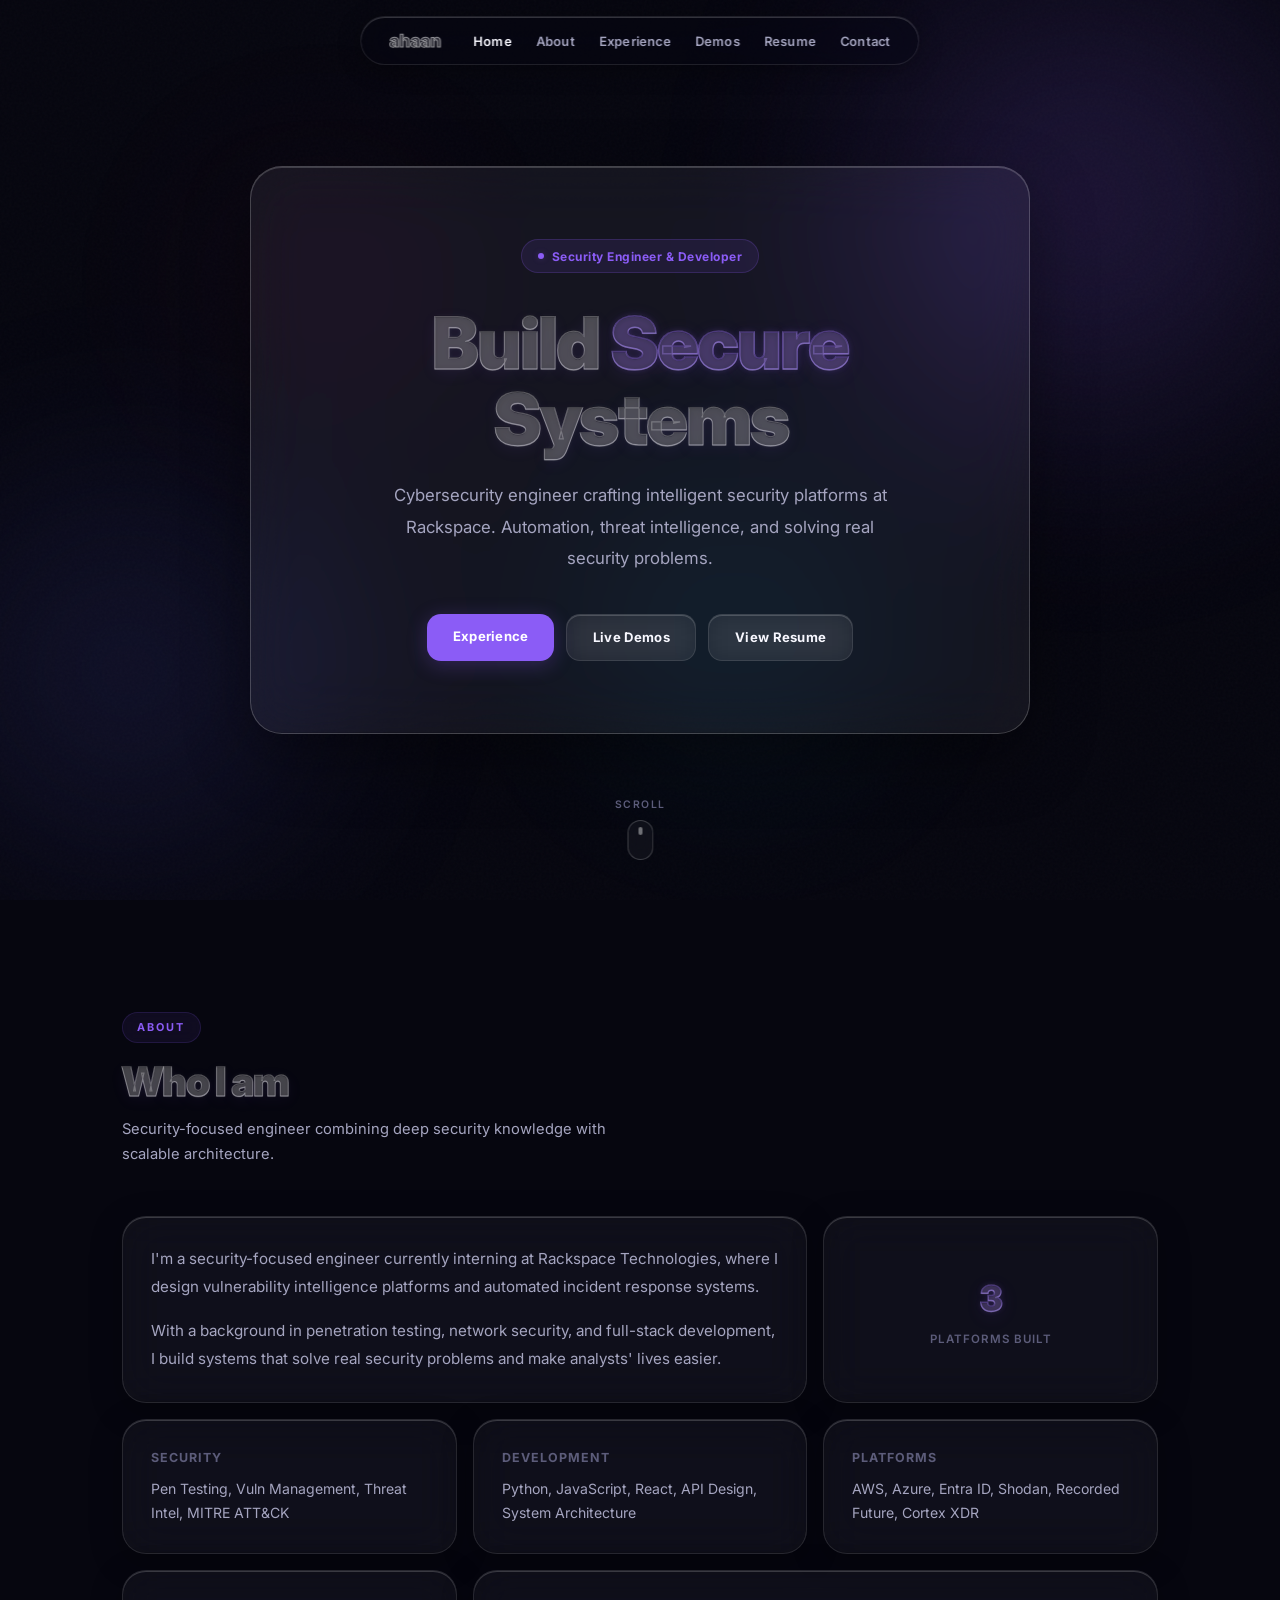
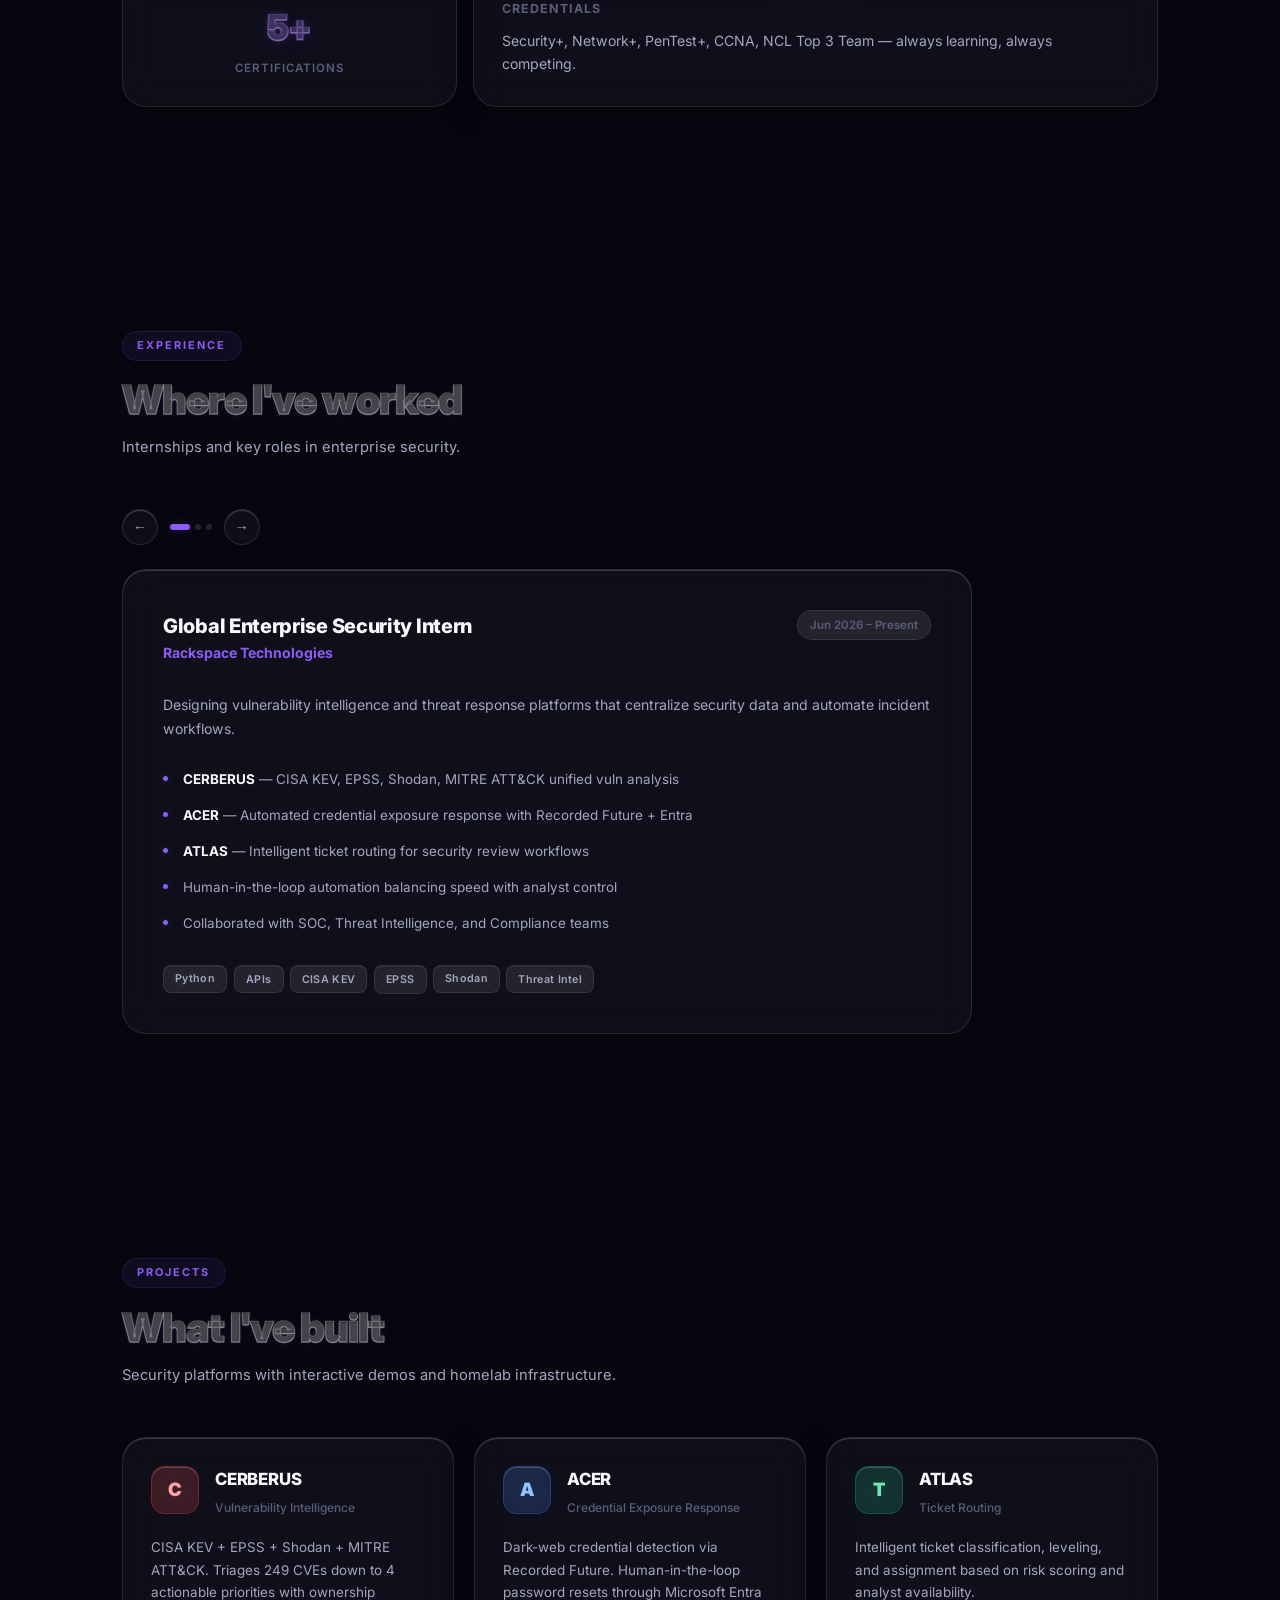
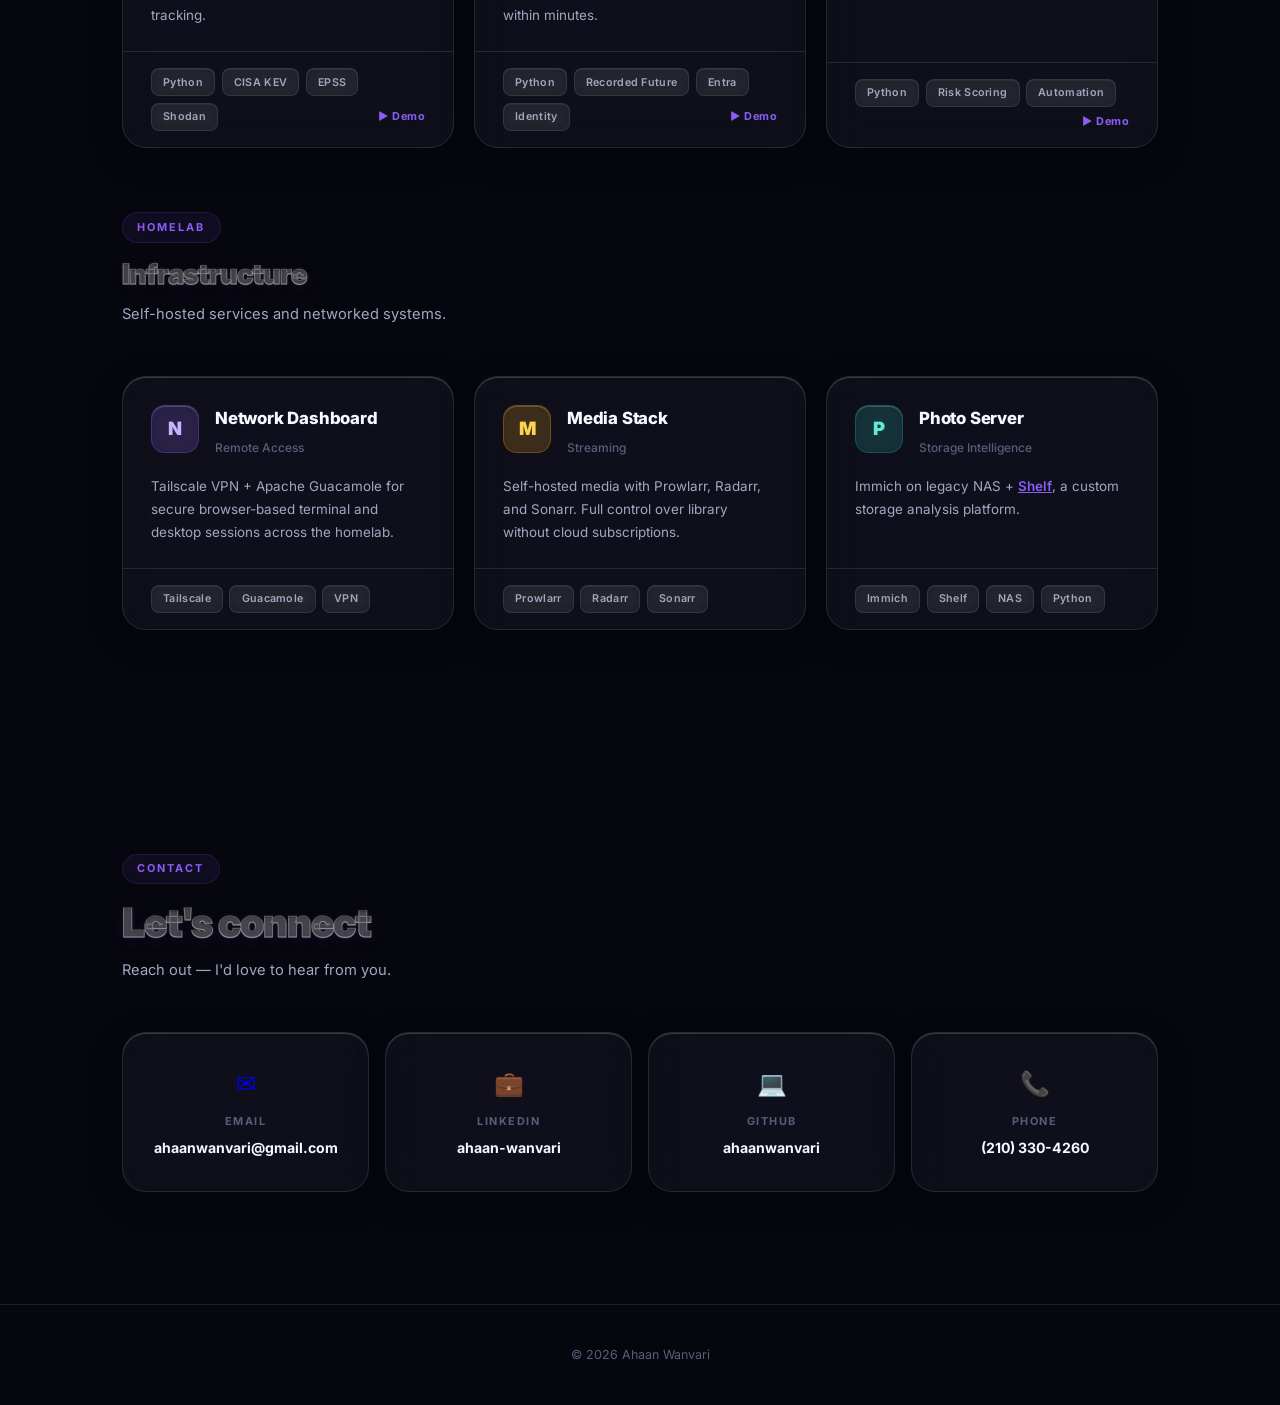
==== commit 6836a641: "Add resume page with PDF viewer and download" ====
--- a/index.html
+++ b/index.html
@@ -828,7 +828,8 @@
 
     @media (max-width: 480px) {
       .navbar { border-radius: 16px; top: 0.5rem; left: 0.5rem; right: 0.5rem; transform: none; }
-      .nav-links { gap: 0.75rem; }
+      .navbar-content { flex-wrap: wrap; justify-content: center; gap: 0.4rem 1rem; }
+      .nav-links { flex-wrap: wrap; justify-content: center; gap: 0.4rem 0.75rem; }
       .nav-links a { font-size: 0.72rem; }
     }
   </style>
@@ -853,6 +854,7 @@
         <li><a href="#about">About</a></li>
         <li><a href="#experience">Experience</a></li>
         <li><a href="/projects.html">Demos</a></li>
+        <li><a href="/resume.html">Resume</a></li>
         <li><a href="#contact">Contact</a></li>
       </ul>
     </div>
@@ -868,6 +870,7 @@
         <div class="hero-cta">
           <a href="#experience" class="btn btn-primary">Experience</a>
           <a href="/projects.html" class="btn btn-glass">Live Demos</a>
+          <a href="/resume.html" class="btn btn-glass">View Resume</a>
         </div>
       </div>
       <div class="scroll-cta" onclick="window.scrollBy({top: window.innerHeight * 0.85, behavior: 'smooth'})">
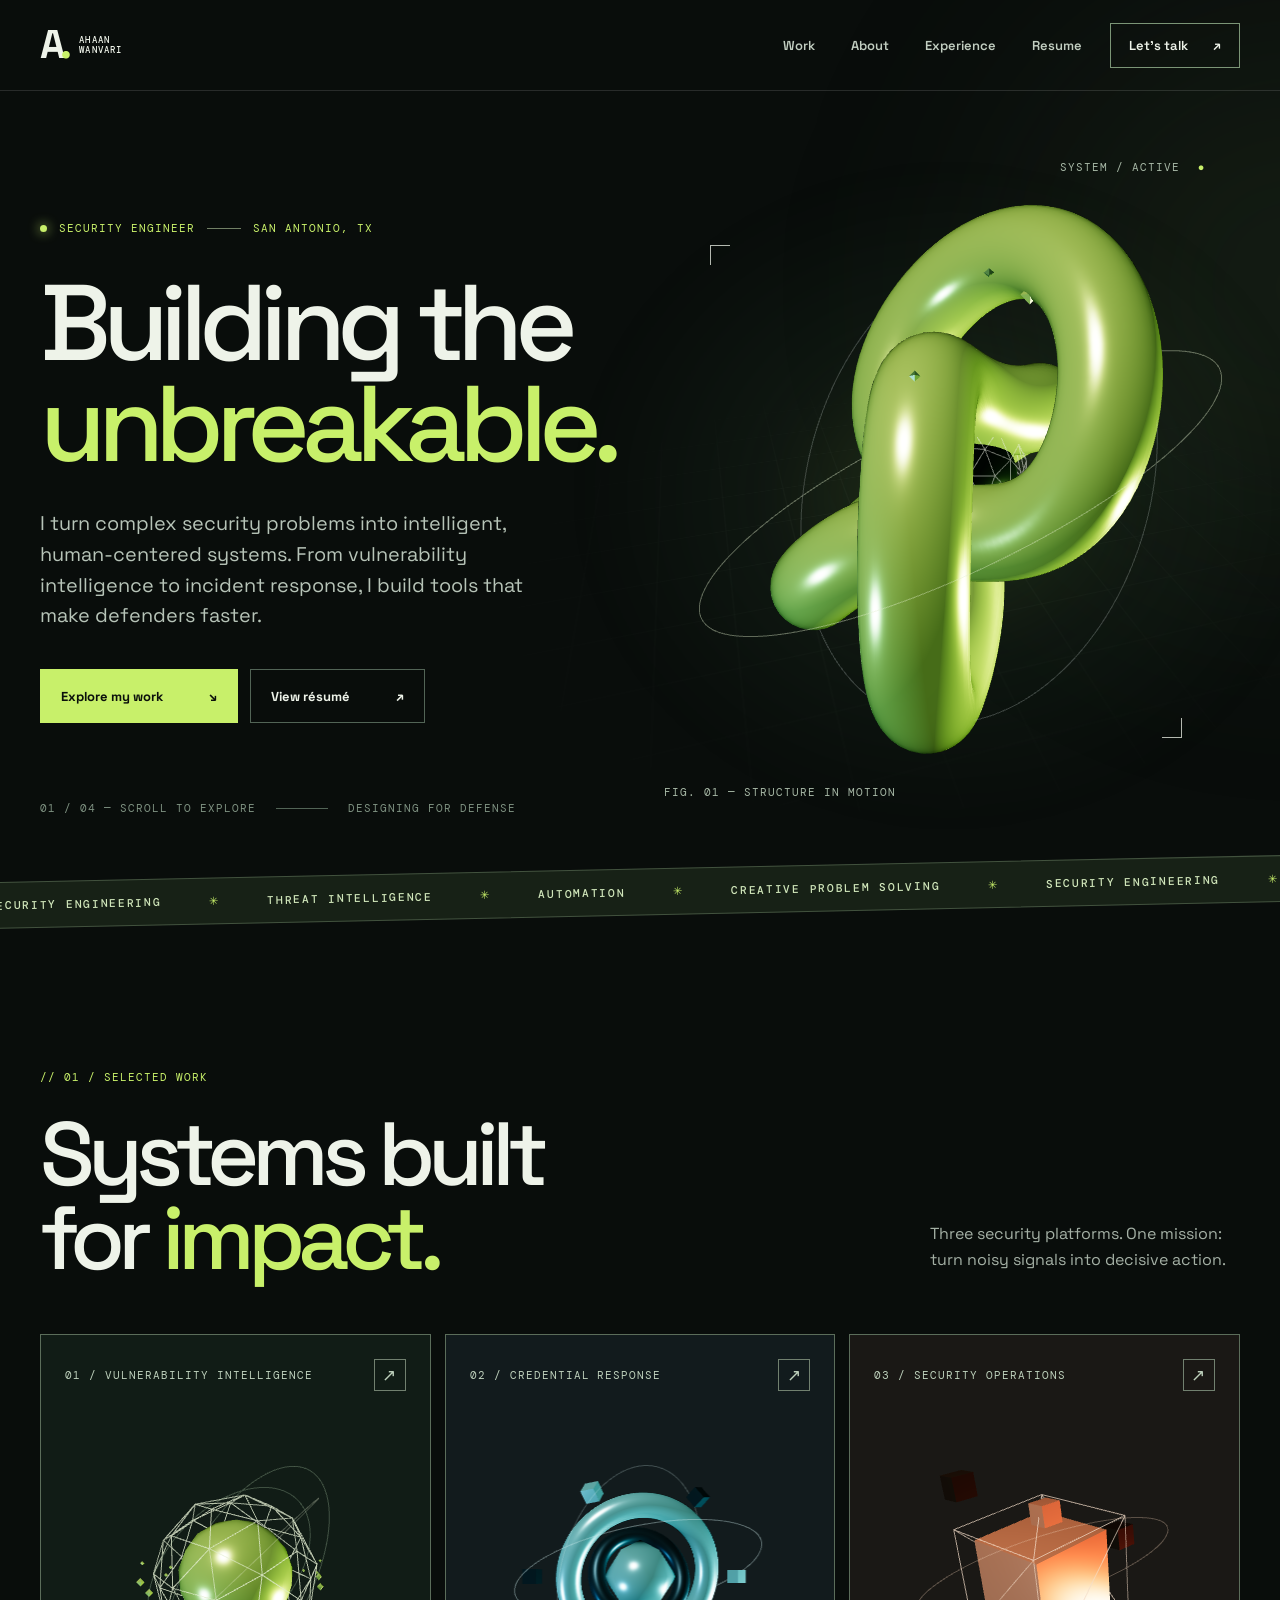
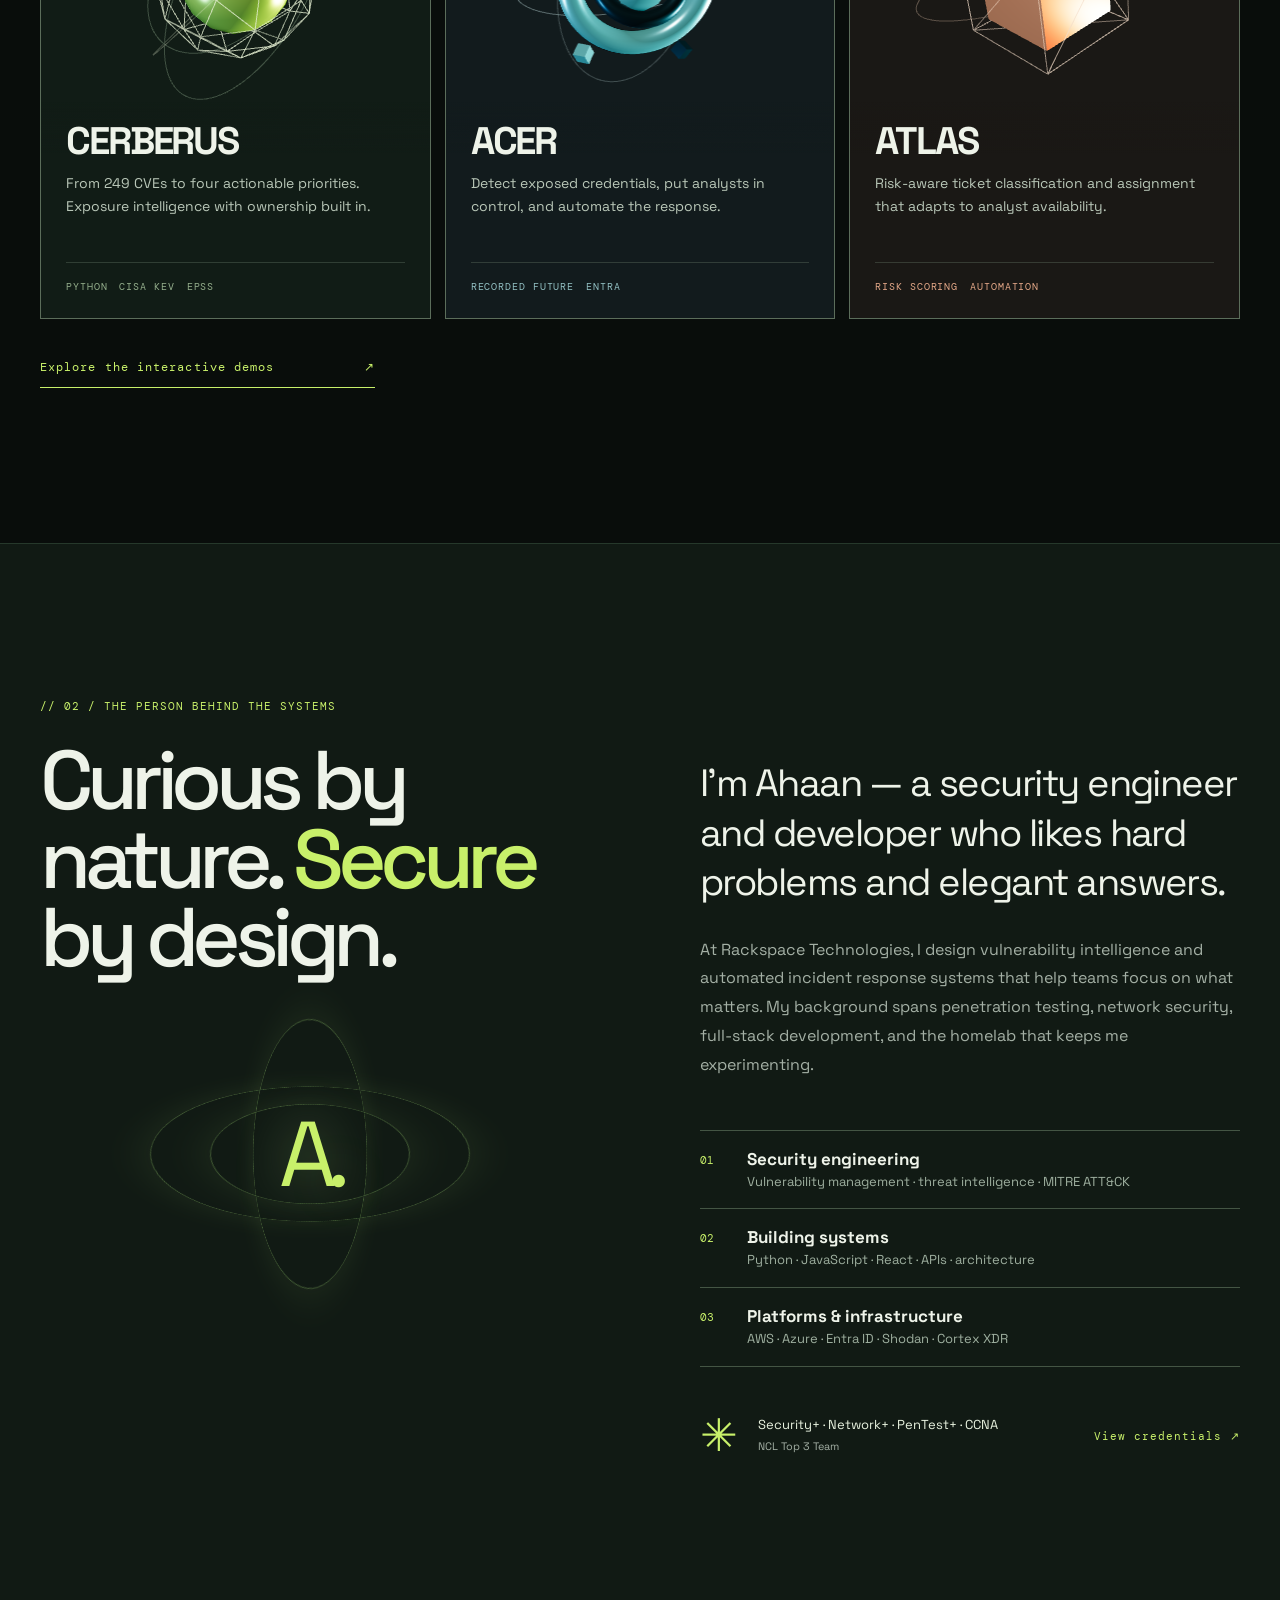
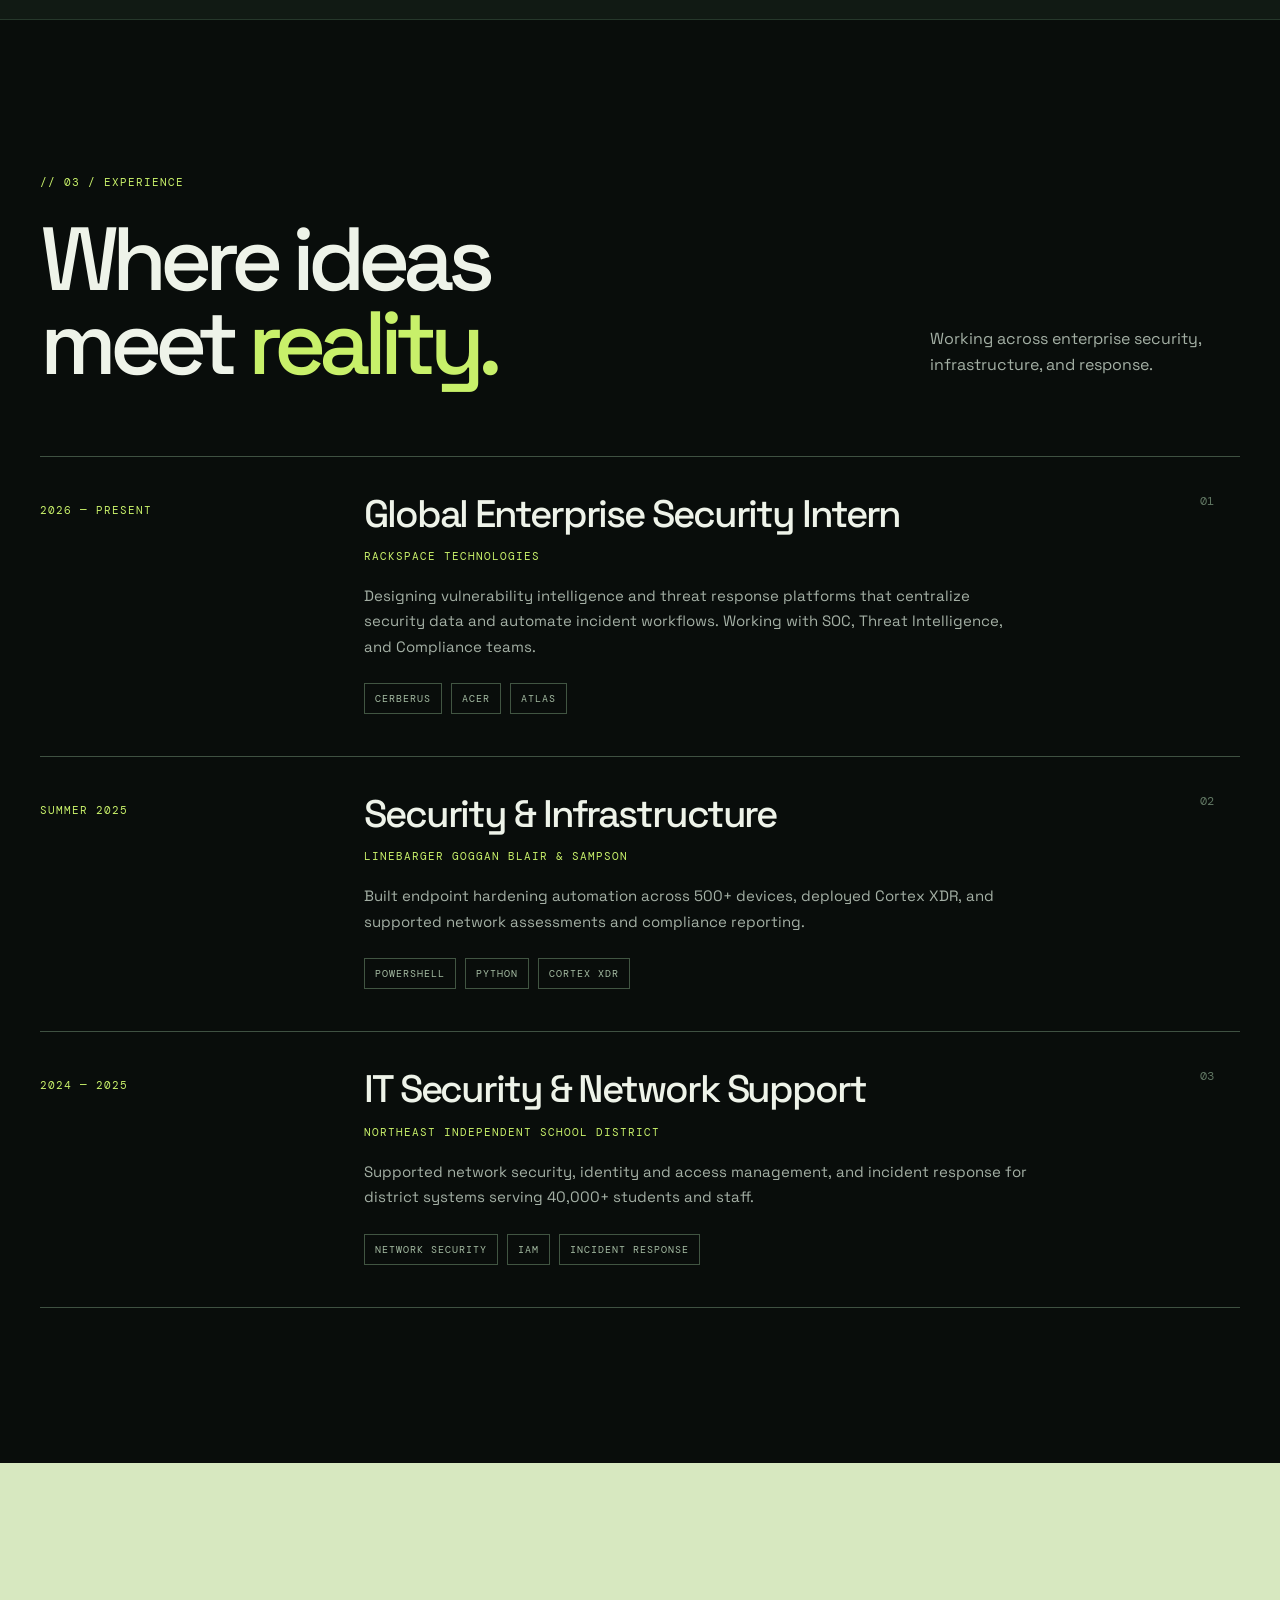
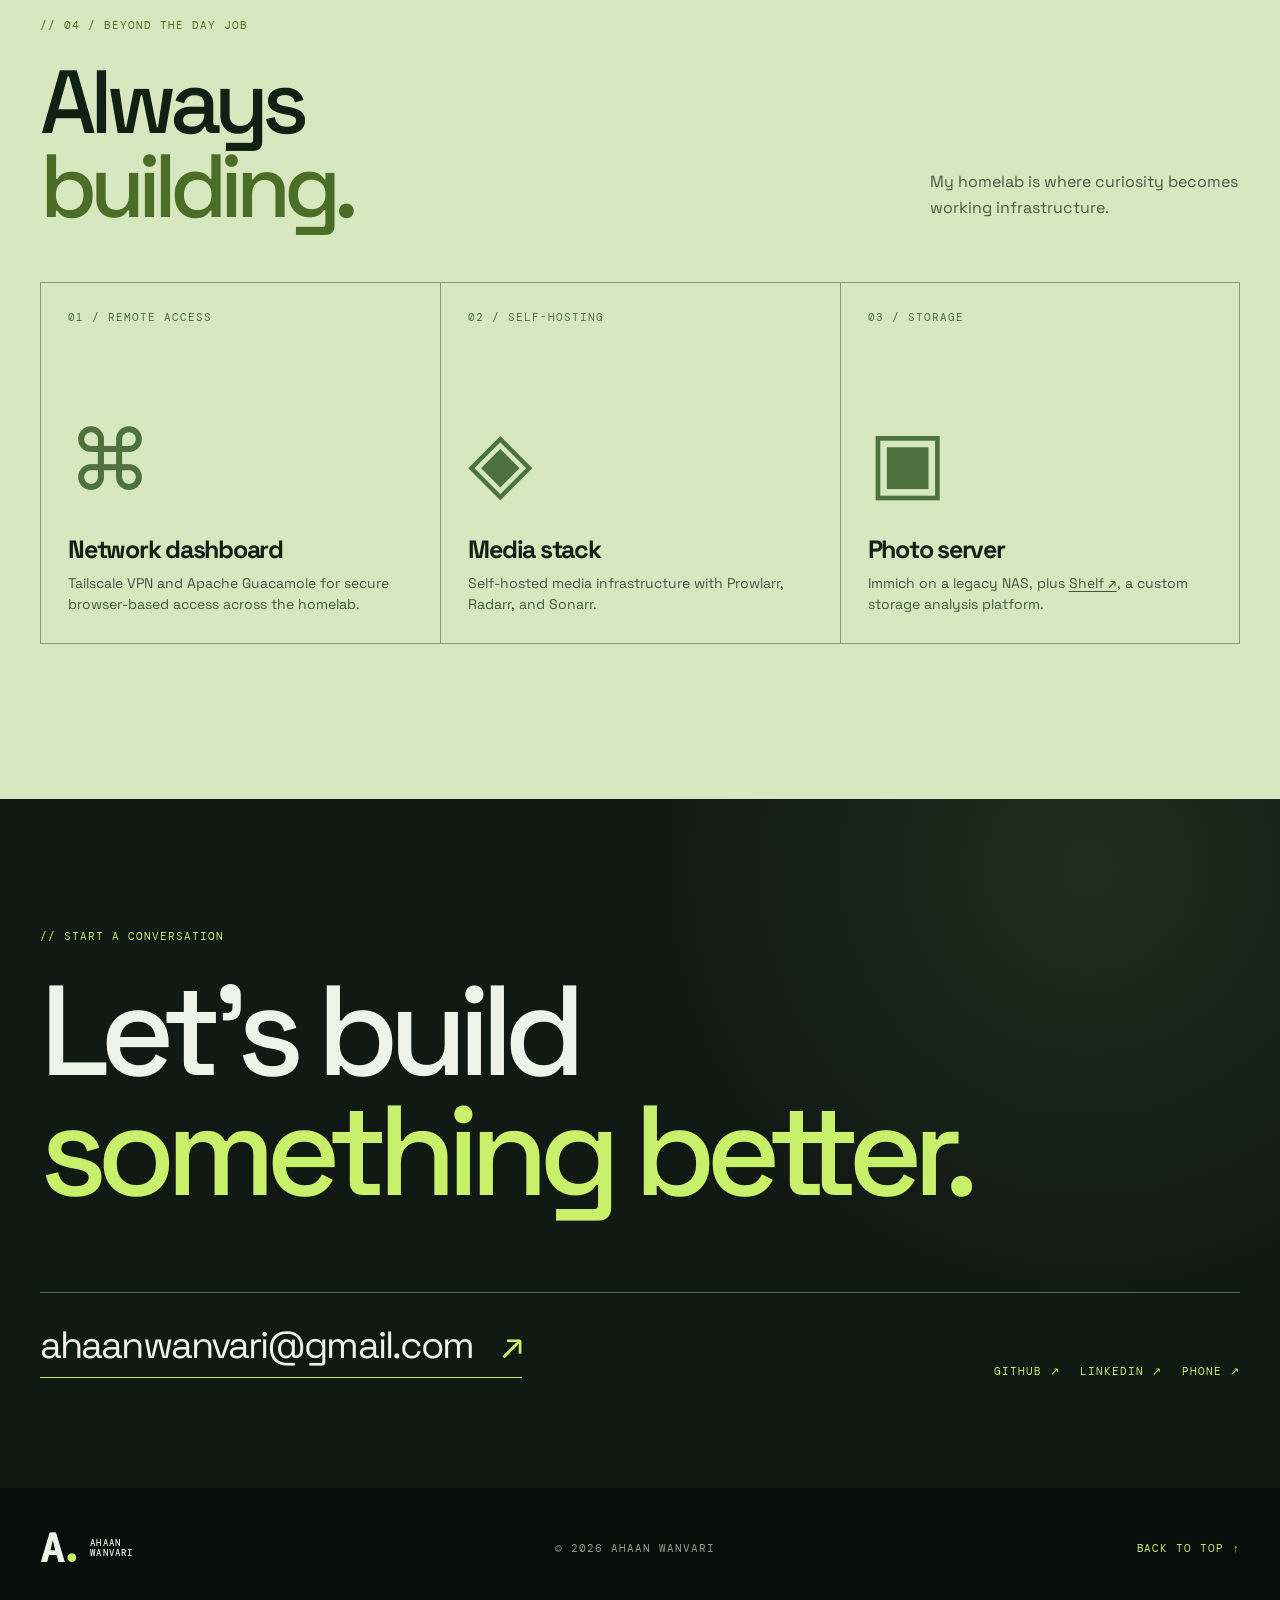
==== commit c1cc82bb: "Redesign portfolio with 3D security visuals" ====
--- a/index.html
+++ b/index.html
@@ -1,1224 +1,58 @@
-<!DOCTYPE html>
+<!doctype html>
 <html lang="en">
-<head>
-  <meta charset="UTF-8" />
-  <meta name="viewport" content="width=device-width, initial-scale=1.0" />
+<head><link rel="icon" href="assets/favicon.svg" type="image/svg+xml">
+  <meta charset="utf-8">
+  <meta name="viewport" content="width=device-width, initial-scale=1">
+  <meta name="theme-color" content="#090d0b">
+  <meta name="description" content="Ahaan Wanvari is a security engineer building intelligent systems for vulnerability intelligence, credential response, and security operations.">
   <title>Ahaan Wanvari — Security Engineer & Developer</title>
-
-  <link rel="preconnect" href="https://fonts.googleapis.com" />
-  <link rel="preconnect" href="https://fonts.gstatic.com" crossorigin />
-  <link href="https://fonts.googleapis.com/css2?family=Inter:wght@300;400;500;600;700;800;900&display=swap" rel="stylesheet" />
-
-  <style>
-    :root {
-      --bg: #06060f;
-      --glass: rgba(255, 255, 255, 0.04);
-      --glass-md: rgba(255, 255, 255, 0.06);
-      --glass-strong: rgba(255, 255, 255, 0.09);
-      --glass-border: rgba(255, 255, 255, 0.1);
-      --glass-border-hover: rgba(255, 255, 255, 0.2);
-      --glass-shine: rgba(255, 255, 255, 0.18);
-      --accent: #8b5cf6;
-      --accent-blue: #6366f1;
-      --accent-cyan: #22d3ee;
-      --accent-glow: rgba(139, 92, 246, 0.25);
-      --text: #f8f8ff;
-      --text-secondary: #a5a5c0;
-      --text-muted: #5c5c7a;
-      --radius: 24px;
-      --radius-sm: 16px;
-      --radius-xs: 10px;
-    }
-
-    * { margin: 0; padding: 0; box-sizing: border-box; }
-    html { scroll-behavior: smooth; }
-
-    body {
-      background: var(--bg);
-      color: var(--text);
-      font-family: "Inter", -apple-system, BlinkMacSystemFont, sans-serif;
-      min-height: 100vh;
-      line-height: 1.6;
-      overflow-x: hidden;
-      -webkit-font-smoothing: antialiased;
-    }
-
-    /* ===== ANIMATED BACKGROUND MESH ===== */
-    .mesh-bg {
-      position: fixed;
-      inset: 0;
-      z-index: 0;
-      overflow: hidden;
-      pointer-events: none;
-    }
-
-    .mesh-orb {
-      position: absolute;
-      border-radius: 50%;
-      filter: blur(100px);
-      opacity: 0.6;
-    }
-
-    .orb-1 {
-      width: 60vw; height: 60vw;
-      max-width: 800px; max-height: 800px;
-      background: radial-gradient(circle, rgba(139, 92, 246, 0.4), transparent 60%);
-      top: -20%; right: -15%;
-      animation: orb-drift 22s ease-in-out infinite;
-    }
-
-    .orb-2 {
-      width: 50vw; height: 50vw;
-      max-width: 650px; max-height: 650px;
-      background: radial-gradient(circle, rgba(99, 102, 241, 0.3), transparent 60%);
-      bottom: -10%; left: -15%;
-      animation: orb-drift 28s ease-in-out infinite reverse;
-    }
-
-    .orb-3 {
-      width: 35vw; height: 35vw;
-      max-width: 500px; max-height: 500px;
-      background: radial-gradient(circle, rgba(34, 211, 238, 0.2), transparent 60%);
-      top: 45%; left: 40%;
-      animation: orb-drift 18s ease-in-out infinite 3s;
-    }
-
-    .orb-4 {
-      width: 30vw; height: 30vw;
-      max-width: 400px; max-height: 400px;
-      background: radial-gradient(circle, rgba(236, 72, 153, 0.15), transparent 60%);
-      top: 10%; left: 10%;
-      animation: orb-drift 25s ease-in-out infinite 5s;
-    }
-
-    @keyframes orb-drift {
-      0%, 100% { transform: translate(0, 0) scale(1); }
-      33% { transform: translate(30px, -20px) scale(1.05); }
-      66% { transform: translate(-20px, 15px) scale(0.95); }
-    }
-
-    /* Noise overlay */
-    .noise {
-      position: fixed;
-      inset: 0;
-      z-index: 0;
-      pointer-events: none;
-      opacity: 0.025;
-      background: url("data:image/svg+xml,%3Csvg viewBox='0 0 512 512' xmlns='http://www.w3.org/2000/svg'%3E%3Cfilter id='n'%3E%3CfeTurbulence type='fractalNoise' baseFrequency='0.7' numOctaves='4' stitchTiles='stitch'/%3E%3C/filter%3E%3Crect width='100%25' height='100%25' filter='url(%23n)'/%3E%3C/svg%3E");
-    }
-
-    /* ===== LIQUID GLASS TEXT ===== */
-    .glass-text {
-      color: rgba(255, 255, 255, 0.08);
-      -webkit-text-stroke: 1.2px rgba(255, 255, 255, 0.4);
-      text-shadow:
-        0 1px 0 rgba(255, 255, 255, 0.15),
-        0 -1px 0 rgba(0, 0, 0, 0.3),
-        0 0 4px rgba(255, 255, 255, 0.08),
-        0 4px 16px rgba(139, 92, 246, 0.08);
-      paint-order: stroke fill;
-    }
-
-    .glass-text-accent {
-      color: rgba(139, 92, 246, 0.12);
-      -webkit-text-stroke: 1.5px rgba(167, 139, 250, 0.55);
-      text-shadow:
-        0 1px 0 rgba(255, 255, 255, 0.12),
-        0 -1px 0 rgba(0, 0, 0, 0.3),
-        0 0 6px rgba(139, 92, 246, 0.2),
-        0 4px 20px rgba(139, 92, 246, 0.12);
-      paint-order: stroke fill;
-    }
-
-    /* ===== GLASS PANELS ===== */
-    .glass-panel {
-      background: var(--glass);
-      backdrop-filter: blur(20px) saturate(1.3);
-      -webkit-backdrop-filter: blur(20px) saturate(1.3);
-      border: 1px solid var(--glass-border);
-      border-radius: var(--radius);
-      box-shadow:
-        0 8px 32px rgba(0, 0, 0, 0.25),
-        inset 0 1px 0 var(--glass-shine),
-        inset 0 -1px 0 rgba(0, 0, 0, 0.15);
-      transition: all 0.35s cubic-bezier(0.25, 0.46, 0.45, 0.94);
-    }
-
-    .glass-panel:hover {
-      background: var(--glass-md);
-      border-color: var(--glass-border-hover);
-      box-shadow:
-        0 16px 48px rgba(0, 0, 0, 0.35),
-        inset 0 1px 0 var(--glass-shine),
-        0 0 30px var(--accent-glow);
-      transform: translateY(-3px);
-    }
-
-    /* ===== NAVIGATION ===== */
-    .navbar {
-      position: fixed;
-      top: 1rem;
-      left: 50%;
-      transform: translateX(-50%);
-      z-index: 100;
-      background: rgba(6, 6, 15, 0.4);
-      backdrop-filter: blur(30px) saturate(1.5);
-      -webkit-backdrop-filter: blur(30px) saturate(1.5);
-      border: 1px solid var(--glass-border);
-      border-radius: 100px;
-      padding: 0.6rem 1.75rem;
-      box-shadow: 0 4px 24px rgba(0, 0, 0, 0.3), inset 0 1px 0 var(--glass-shine);
-    }
-
-    .navbar-content {
-      display: flex;
-      align-items: center;
-      gap: 2rem;
-    }
-
-    .logo {
-      font-size: 1.1rem;
-      font-weight: 800;
-      text-decoration: none;
-      color: rgba(255, 255, 255, 0.1);
-      -webkit-text-stroke: 1px rgba(255, 255, 255, 0.5);
-      text-shadow: 0 0 3px rgba(255, 255, 255, 0.15);
-      paint-order: stroke fill;
-      transition: all 0.2s;
-    }
-
-    .logo:hover {
-      -webkit-text-stroke-color: rgba(255, 255, 255, 0.7);
-      text-shadow: 0 0 8px rgba(255, 255, 255, 0.2);
-    }
-
-    .nav-links {
-      display: flex;
-      gap: 1.5rem;
-      list-style: none;
-    }
-
-    .nav-links a {
-      color: var(--text-secondary);
-      text-decoration: none;
-      font-size: 0.8rem;
-      font-weight: 600;
-      transition: color 0.2s;
-      letter-spacing: 0.2px;
-    }
-
-    .nav-links a:hover,
-    .nav-links a.active {
-      color: var(--text);
-    }
-
-    /* ===== SECTIONS ===== */
-    section {
-      max-width: 1100px;
-      margin: 0 auto;
-      padding: 7rem 2rem;
-      position: relative;
-      z-index: 1;
-    }
-
-    .section-label {
-      display: inline-flex;
-      align-items: center;
-      gap: 0.5rem;
-      font-size: 0.68rem;
-      font-weight: 700;
-      text-transform: uppercase;
-      letter-spacing: 2px;
-      color: var(--accent);
-      margin-bottom: 1rem;
-      padding: 0.35rem 0.9rem;
-      background: rgba(139, 92, 246, 0.08);
-      border: 1px solid rgba(139, 92, 246, 0.15);
-      border-radius: 100px;
-      backdrop-filter: blur(8px);
-    }
-
-    .section-title {
-      font-size: clamp(1.75rem, 4vw, 2.5rem);
-      font-weight: 900;
-      letter-spacing: -1px;
-      margin-bottom: 0.75rem;
-      line-height: 1.15;
-    }
-
-    .section-desc {
-      color: var(--text-secondary);
-      font-size: 0.92rem;
-      max-width: 500px;
-      margin-bottom: 3rem;
-      line-height: 1.75;
-    }
-
-    /* ===== HERO ===== */
-    .hero {
-      min-height: 100vh;
-      display: flex;
-      align-items: center;
-      justify-content: center;
-      padding: 2rem;
-      text-align: center;
-      position: relative;
-      z-index: 1;
-    }
-
-    .hero-glass {
-      padding: 4.5rem 4rem;
-      max-width: 780px;
-      width: 100%;
-      background: var(--glass-md);
-      backdrop-filter: blur(30px) saturate(1.4);
-      -webkit-backdrop-filter: blur(30px) saturate(1.4);
-      border: 1px solid var(--glass-border-hover);
-      border-radius: 32px;
-      box-shadow:
-        0 24px 64px rgba(0, 0, 0, 0.35),
-        inset 0 1px 0 var(--glass-shine),
-        inset 0 -1px 0 rgba(0, 0, 0, 0.1);
-      animation: hero-float 6s ease-in-out infinite;
-    }
-
-    @keyframes hero-float {
-      0%, 100% { transform: translateY(0); }
-      50% { transform: translateY(-6px); }
-    }
-
-    .hero-badge {
-      display: inline-flex;
-      align-items: center;
-      gap: 0.5rem;
-      padding: 0.4rem 1rem;
-      background: rgba(139, 92, 246, 0.1);
-      border: 1px solid rgba(139, 92, 246, 0.2);
-      border-radius: 100px;
-      color: var(--accent);
-      font-size: 0.75rem;
-      font-weight: 700;
-      margin-bottom: 2rem;
-      letter-spacing: 0.5px;
-    }
-
-    .hero-badge::before {
-      content: '';
-      width: 6px; height: 6px;
-      background: var(--accent);
-      border-radius: 50%;
-      animation: blink 2s infinite;
-      box-shadow: 0 0 6px var(--accent-glow);
-    }
-
-    @keyframes blink {
-      0%, 100% { opacity: 1; }
-      50% { opacity: 0.3; }
-    }
-
-    .hero h1 {
-      font-size: clamp(2.8rem, 8vw, 4.5rem);
-      font-weight: 900;
-      letter-spacing: -2px;
-      line-height: 1.05;
-      margin-bottom: 1.5rem;
-    }
-
-    .hero p {
-      font-size: 1.05rem;
-      color: var(--text-secondary);
-      line-height: 1.85;
-      max-width: 520px;
-      margin: 0 auto 2.5rem;
-    }
-
-    .hero-cta {
-      display: flex;
-      gap: 0.75rem;
-      justify-content: center;
-      flex-wrap: wrap;
-    }
-
-    .btn {
-      padding: 0.75rem 1.6rem;
-      border-radius: 14px;
-      font-size: 0.82rem;
-      font-weight: 700;
-      text-decoration: none;
-      transition: all 0.25s;
-      cursor: pointer;
-      border: none;
-      letter-spacing: 0.3px;
-    }
-
-    .btn-primary {
-      background: var(--accent);
-      color: white;
-      box-shadow: 0 4px 20px var(--accent-glow);
-    }
-
-    .btn-primary:hover {
-      background: #7c3aed;
-      transform: translateY(-2px);
-      box-shadow: 0 8px 32px rgba(139, 92, 246, 0.4);
-    }
-
-    .btn-glass {
-      background: var(--glass-md);
-      backdrop-filter: blur(12px);
-      -webkit-backdrop-filter: blur(12px);
-      border: 1px solid var(--glass-border);
-      color: var(--text);
-      box-shadow: inset 0 1px 0 var(--glass-shine);
-    }
-
-    .btn-glass:hover {
-      background: var(--glass-strong);
-      border-color: var(--glass-border-hover);
-      transform: translateY(-2px);
-    }
-
-    .scroll-cta {
-      position: absolute;
-      bottom: 2.5rem;
-      left: 50%;
-      transform: translateX(-50%);
-      display: flex;
-      flex-direction: column;
-      align-items: center;
-      gap: 0.4rem;
-      cursor: pointer;
-      z-index: 2;
-    }
-
-    .scroll-cta span {
-      font-size: 0.65rem;
-      font-weight: 600;
-      letter-spacing: 1.5px;
-      text-transform: uppercase;
-      color: var(--text-muted);
-    }
-
-    .scroll-pill {
-      width: 26px; height: 40px;
-      border-radius: 13px;
-      border: 1.5px solid rgba(255, 255, 255, 0.2);
-      position: relative;
-      background: var(--glass);
-      backdrop-filter: blur(8px);
-    }
-
-    .scroll-pill::after {
-      content: '';
-      position: absolute;
-      top: 6px; left: 50%;
-      transform: translateX(-50%);
-      width: 4px; height: 8px;
-      border-radius: 4px;
-      background: rgba(255, 255, 255, 0.4);
-      animation: scroll-bob 2s infinite;
-    }
-
-    @keyframes scroll-bob {
-      0%, 100% { transform: translateX(-50%) translateY(0); opacity: 1; }
-      100% { transform: translateX(-50%) translateY(14px); opacity: 0; }
-    }
-
-    /* ===== BENTO GRID (About) ===== */
-    .bento-grid {
-      display: grid;
-      grid-template-columns: repeat(3, 1fr);
-      grid-auto-rows: auto;
-      gap: 1rem;
-    }
-
-    .bento-item {
-      padding: 1.75rem;
-    }
-
-    .bento-item.span-2 {
-      grid-column: span 2;
-    }
-
-    .bento-item.span-full {
-      grid-column: span 3;
-    }
-
-    .bento-item h3 {
-      font-size: 0.78rem;
-      font-weight: 700;
-      text-transform: uppercase;
-      letter-spacing: 1px;
-      color: var(--text-muted);
-      margin-bottom: 0.6rem;
-    }
-
-    .bento-item p {
-      color: var(--text-secondary);
-      font-size: 0.88rem;
-      line-height: 1.7;
-    }
-
-    .bento-bio p {
-      font-size: 0.95rem;
-      line-height: 1.85;
-      margin-bottom: 1rem;
-    }
-
-    .bento-bio p:last-child {
-      margin-bottom: 0;
-    }
-
-    .bento-stat {
-      text-align: center;
-      display: flex;
-      flex-direction: column;
-      justify-content: center;
-    }
-
-    .bento-stat .number {
-      font-size: 2.2rem;
-      font-weight: 900;
-      letter-spacing: -1px;
-      margin-bottom: 0.25rem;
-    }
-
-    .bento-stat .label {
-      font-size: 0.72rem;
-      color: var(--text-muted);
-      font-weight: 600;
-      text-transform: uppercase;
-      letter-spacing: 1px;
-    }
-
-    /* ===== EXPERIENCE ===== */
-    .experience-carousel { max-width: 850px; }
-
-    .carousel-nav {
-      display: flex;
-      align-items: center;
-      gap: 0.75rem;
-      margin-bottom: 1.5rem;
-    }
-
-    .carousel-btn {
-      width: 36px; height: 36px;
-      border-radius: 50%;
-      background: var(--glass);
-      backdrop-filter: blur(12px);
-      -webkit-backdrop-filter: blur(12px);
-      border: 1px solid var(--glass-border);
-      color: var(--text-secondary);
-      cursor: pointer;
-      display: flex;
-      align-items: center;
-      justify-content: center;
-      font-size: 0.9rem;
-      transition: all 0.2s;
-      box-shadow: inset 0 1px 0 var(--glass-shine);
-    }
-
-    .carousel-btn:hover {
-      background: var(--glass-md);
-      color: var(--text);
-      border-color: var(--glass-border-hover);
-    }
-
-    .carousel-dots { display: flex; gap: 0.3rem; }
-
-    .carousel-dot {
-      width: 6px; height: 6px;
-      border-radius: 50%;
-      background: rgba(255, 255, 255, 0.12);
-      cursor: pointer;
-      transition: all 0.3s;
-    }
-
-    .carousel-dot.active {
-      background: var(--accent);
-      width: 20px;
-      border-radius: 3px;
-      box-shadow: 0 0 8px var(--accent-glow);
-    }
-
-    .exp-card {
-      padding: 2.5rem;
-      animation: card-in 0.4s ease;
-    }
-
-    @keyframes card-in {
-      from { opacity: 0; transform: translateY(10px) scale(0.99); }
-      to { opacity: 1; transform: translateY(0) scale(1); }
-    }
-
-    .exp-header {
-      display: flex;
-      justify-content: space-between;
-      align-items: start;
-      margin-bottom: 1rem;
-      flex-wrap: wrap;
-      gap: 0.75rem;
-    }
-
-    .exp-header h3 {
-      font-size: 1.25rem;
-      font-weight: 800;
-      letter-spacing: -0.3px;
-    }
-
-    .exp-date {
-      color: var(--text-muted);
-      font-size: 0.72rem;
-      font-weight: 600;
-      background: var(--glass-md);
-      padding: 0.3rem 0.75rem;
-      border-radius: 100px;
-      border: 1px solid var(--glass-border);
-      backdrop-filter: blur(8px);
-    }
-
-    .exp-company {
-      color: var(--accent);
-      font-size: 0.88rem;
-      font-weight: 700;
-      margin-bottom: 0.75rem;
-    }
-
-    .exp-desc {
-      color: var(--text-secondary);
-      font-size: 0.88rem;
-      line-height: 1.75;
-      margin-bottom: 1.25rem;
-    }
-
-    .exp-list {
-      list-style: none;
-      margin-bottom: 1.5rem;
-    }
-
-    .exp-list li {
-      color: var(--text-secondary);
-      padding: 0.45rem 0 0.45rem 1.25rem;
-      position: relative;
-      font-size: 0.84rem;
-      line-height: 1.6;
-    }
-
-    .exp-list li::before {
-      content: '';
-      position: absolute;
-      left: 0; top: 0.9rem;
-      width: 5px; height: 5px;
-      background: var(--accent);
-      border-radius: 50%;
-      box-shadow: 0 0 6px var(--accent-glow);
-    }
-
-    .exp-list li strong { color: var(--text); font-weight: 700; }
-
-    .tech-tags {
-      display: flex;
-      flex-wrap: wrap;
-      gap: 0.4rem;
-    }
-
-    .tag {
-      background: var(--glass-md);
-      backdrop-filter: blur(8px);
-      border: 1px solid var(--glass-border);
-      color: var(--text-secondary);
-      padding: 0.28rem 0.7rem;
-      border-radius: 8px;
-      font-size: 0.67rem;
-      font-weight: 600;
-      letter-spacing: 0.3px;
-      box-shadow: inset 0 1px 0 rgba(255, 255, 255, 0.06);
-    }
-
-    /* ===== PROJECTS ===== */
-    .projects-grid {
-      display: grid;
-      grid-template-columns: repeat(auto-fit, minmax(300px, 1fr));
-      gap: 1.25rem;
-    }
-
-    .project-card {
-      display: flex;
-      flex-direction: column;
-      text-decoration: none;
-      color: inherit;
-      overflow: hidden;
-    }
-
-    .project-card:hover {
-      border-color: rgba(139, 92, 246, 0.4);
-      box-shadow:
-        0 20px 50px rgba(0, 0, 0, 0.35),
-        inset 0 1px 0 var(--glass-shine),
-        0 0 35px var(--accent-glow);
-      transform: translateY(-5px);
-    }
-
-    .project-card .card-top {
-      padding: 1.75rem 1.75rem 1rem;
-      display: flex;
-      align-items: flex-start;
-      gap: 1rem;
-    }
-
-    .card-icon {
-      width: 48px; height: 48px;
-      border-radius: 14px;
-      display: flex;
-      align-items: center;
-      justify-content: center;
-      font-size: 1.15rem;
-      font-weight: 900;
-      flex-shrink: 0;
-      backdrop-filter: blur(12px);
-      -webkit-backdrop-filter: blur(12px);
-      border: 1px solid rgba(255, 255, 255, 0.15);
-      box-shadow: inset 0 1px 0 rgba(255, 255, 255, 0.2), inset 0 -1px 0 rgba(0, 0, 0, 0.1);
-      transition: transform 0.3s;
-    }
-
-    .project-card:hover .card-icon { transform: scale(1.1); }
-
-    .card-icon.red { background: rgba(239, 68, 68, 0.18); color: #fca5a5; border-color: rgba(239, 68, 68, 0.3); }
-    .card-icon.blue { background: rgba(59, 130, 246, 0.18); color: #93c5fd; border-color: rgba(59, 130, 246, 0.3); }
-    .card-icon.green { background: rgba(16, 185, 129, 0.18); color: #6ee7b7; border-color: rgba(16, 185, 129, 0.3); }
-    .card-icon.purple { background: rgba(139, 92, 246, 0.18); color: #c4b5fd; border-color: rgba(139, 92, 246, 0.3); }
-    .card-icon.orange { background: rgba(245, 158, 11, 0.18); color: #fcd34d; border-color: rgba(245, 158, 11, 0.3); }
-    .card-icon.teal { background: rgba(20, 184, 166, 0.18); color: #5eead4; border-color: rgba(20, 184, 166, 0.3); }
-
-    .card-info h3 {
-      font-size: 1.05rem;
-      font-weight: 800;
-      letter-spacing: -0.2px;
-      margin-bottom: 0.1rem;
-    }
-
-    .card-info .meta {
-      color: var(--text-muted);
-      font-size: 0.75rem;
-      font-weight: 500;
-    }
-
-    .project-card .card-body {
-      padding: 0 1.75rem 1.5rem;
-      flex: 1;
-    }
-
-    .project-card .card-body p {
-      color: var(--text-secondary);
-      font-size: 0.84rem;
-      line-height: 1.7;
-    }
-
-    .project-card .card-body a {
-      color: var(--accent);
-      text-decoration: underline;
-      font-weight: 600;
-    }
-
-    .project-card .card-footer {
-      padding: 1rem 1.75rem;
-      border-top: 1px solid var(--glass-border);
-      display: flex;
-      gap: 0.4rem;
-      flex-wrap: wrap;
-      align-items: center;
-    }
-
-    .project-card.has-demo .card-footer::after {
-      content: '\25B6  Demo';
-      margin-left: auto;
-      color: var(--accent);
-      font-size: 0.68rem;
-      font-weight: 700;
-      letter-spacing: 0.5px;
-    }
-
-    /* ===== CONTACT ===== */
-    .contact-grid {
-      display: grid;
-      grid-template-columns: repeat(auto-fit, minmax(200px, 1fr));
-      gap: 1rem;
-    }
-
-    .contact-card {
-      padding: 2rem 1.5rem;
-      text-align: center;
-      text-decoration: none;
-    }
-
-    .contact-card:hover {
-      border-color: rgba(139, 92, 246, 0.4);
-      box-shadow: 0 12px 36px rgba(0, 0, 0, 0.3), 0 0 20px var(--accent-glow);
-      transform: translateY(-4px);
-    }
-
-    .contact-card .icon {
-      font-size: 1.5rem;
-      margin-bottom: 0.6rem;
-      display: block;
-    }
-
-    .contact-card h3 {
-      font-size: 0.68rem;
-      font-weight: 700;
-      text-transform: uppercase;
-      letter-spacing: 1.5px;
-      color: var(--text-muted);
-      margin-bottom: 0.4rem;
-    }
-
-    .contact-card .value {
-      color: var(--text);
-      font-size: 0.88rem;
-      font-weight: 700;
-    }
-
-    /* ===== FOOTER ===== */
-    footer {
-      border-top: 1px solid var(--glass-border);
-      padding: 2.5rem 2rem;
-      text-align: center;
-      color: var(--text-muted);
-      font-size: 0.78rem;
-      position: relative;
-      z-index: 1;
-    }
-
-    /* ===== SCROLL REVEAL ===== */
-    .reveal {
-      opacity: 0;
-      transform: translateY(24px);
-      transition: opacity 0.8s cubic-bezier(0.25, 0.46, 0.45, 0.94), transform 0.8s cubic-bezier(0.25, 0.46, 0.45, 0.94);
-    }
-
-    .reveal.visible {
-      opacity: 1;
-      transform: translateY(0);
-    }
-
-    /* ===== RESPONSIVE ===== */
-    @media (max-width: 768px) {
-      .navbar { padding: 0.5rem 1.25rem; }
-      .navbar-content { gap: 1.25rem; }
-      .nav-links { gap: 1rem; }
-
-      .bento-grid {
-        grid-template-columns: 1fr;
-      }
-      .bento-item.span-2,
-      .bento-item.span-full {
-        grid-column: span 1;
-      }
-
-      .projects-grid { grid-template-columns: 1fr; }
-
-      section { padding: 5rem 1.25rem; }
-
-      .hero-glass { padding: 3rem 2rem; }
-      .hero h1 { font-size: 2.5rem; letter-spacing: -1px; }
-
-      .exp-card { padding: 1.75rem; }
-    }
-
-    @media (max-width: 480px) {
-      .navbar { border-radius: 16px; top: 0.5rem; left: 0.5rem; right: 0.5rem; transform: none; }
-      .navbar-content { flex-wrap: wrap; justify-content: center; gap: 0.4rem 1rem; }
-      .nav-links { flex-wrap: wrap; justify-content: center; gap: 0.4rem 0.75rem; }
-      .nav-links a { font-size: 0.72rem; }
-    }
-  </style>
+  <link rel="preconnect" href="https://fonts.googleapis.com">
+  <link rel="preconnect" href="https://fonts.gstatic.com" crossorigin>
+  <link href="https://fonts.googleapis.com/css2?family=DM+Mono:wght@400;500&family=Space+Grotesk:wght@400;500;600;700&display=swap" rel="stylesheet">
+  <link rel="stylesheet" href="assets/css/site.css">
+  <script type="module" src="assets/js/scene.js"></script>
+  <script defer src="assets/js/site.js"></script>
 </head>
-
 <body>
-  <!-- Animated background -->
-  <div class="mesh-bg">
-    <div class="mesh-orb orb-1"></div>
-    <div class="mesh-orb orb-2"></div>
-    <div class="mesh-orb orb-3"></div>
-    <div class="mesh-orb orb-4"></div>
-  </div>
-  <div class="noise"></div>
-
-  <!-- Navigation pill -->
-  <nav class="navbar">
-    <div class="navbar-content">
-      <a href="/" class="logo">ahaan</a>
-      <ul class="nav-links">
-        <li><a href="#home">Home</a></li>
-        <li><a href="#about">About</a></li>
-        <li><a href="#experience">Experience</a></li>
-        <li><a href="/projects.html">Demos</a></li>
-        <li><a href="/resume.html">Resume</a></li>
-        <li><a href="#contact">Contact</a></li>
-      </ul>
-    </div>
-  </nav>
-
-  <main>
-    <!-- Hero -->
-    <section class="hero" id="home">
-      <div class="hero-glass">
-        <div class="hero-badge">Security Engineer & Developer</div>
-        <h1><span class="glass-text">Build </span><span class="glass-text-accent">Secure</span><span class="glass-text"> Systems</span></h1>
-        <p>Cybersecurity engineer crafting intelligent security platforms at Rackspace. Automation, threat intelligence, and solving real security problems.</p>
-        <div class="hero-cta">
-          <a href="#experience" class="btn btn-primary">Experience</a>
-          <a href="/projects.html" class="btn btn-glass">Live Demos</a>
-          <a href="/resume.html" class="btn btn-glass">View Resume</a>
-        </div>
+  <a class="skip-link" href="#main">Skip to content</a>
+  <div class="ambient ambient-one" aria-hidden="true"></div>
+  <header class="site-header">
+    <nav class="nav wrap" aria-label="Main navigation">
+      <a class="brand" href="index.html" aria-label="Ahaan Wanvari, home"><span class="brand-mark">A<span class="brand-dot">.</span></span><span class="brand-name">AHAAN<br>WANVARI</span></a>
+      <div class="nav-links"><a href="#work">Work</a><a href="#about">About</a><a href="#experience">Experience</a><a href="resume.html">Resume</a></div>
+      <a class="nav-contact" href="mailto:ahaanwanvari@gmail.com">Let's talk <span aria-hidden="true">↗</span></a>
+    </nav>
+  </header>
+  <main id="main">
+    <section class="hero wrap" id="home" aria-labelledby="hero-title">
+      <div class="hero-copy">
+        <div class="eyebrow"><span class="signal"></span> SECURITY ENGINEER <span class="eyebrow-rule"></span> SAN ANTONIO, TX</div>
+        <h1 id="hero-title">Building the<br><em>unbreakable.</em></h1>
+        <p class="hero-lede">I turn complex security problems into intelligent, human-centered systems. From vulnerability intelligence to incident response, I build tools that make defenders faster.</p>
+        <div class="hero-actions"><a class="button button-primary" href="#work">Explore my work <span aria-hidden="true">↘</span></a><a class="button button-outline" href="assets/resume.pdf" target="_blank" rel="noopener">View résumé <span aria-hidden="true">↗</span></a></div>
+        <div class="hero-bottom"><span>01 / 04 — SCROLL TO EXPLORE</span><span class="hero-bottom-line"></span><span>DESIGNING FOR DEFENSE</span></div>
       </div>
-      <div class="scroll-cta" onclick="window.scrollBy({top: window.innerHeight * 0.85, behavior: 'smooth'})">
-        <span>Scroll</span>
-        <div class="scroll-pill"></div>
+      <div class="hero-art" aria-label="Interactive three-dimensional abstract security sculpture">
+        <div class="art-glow"></div><div class="art-grid"></div><div class="orbit-label label-top">SYSTEM / ACTIVE <span>●</span></div><div class="orbit-label label-bottom">FIG. 01 — STRUCTURE IN MOTION</div>
+        <div class="hero-canvas" data-scene="hero" aria-hidden="true"></div>
+        <div class="art-reticle reticle-a"></div><div class="art-reticle reticle-b"></div>
       </div>
     </section>
-
-    <!-- About — Bento Grid -->
-    <section id="about" class="reveal">
-      <div class="section-label">About</div>
-      <h2 class="section-title glass-text">Who I am</h2>
-      <div class="section-desc">Security-focused engineer combining deep security knowledge with scalable architecture.</div>
-
-      <div class="bento-grid">
-        <div class="glass-panel bento-item span-2 bento-bio">
-          <p>I'm a security-focused engineer currently interning at Rackspace Technologies, where I design vulnerability intelligence platforms and automated incident response systems.</p>
-          <p>With a background in penetration testing, network security, and full-stack development, I build systems that solve real security problems and make analysts' lives easier.</p>
-        </div>
-        <div class="glass-panel bento-item bento-stat">
-          <div class="number glass-text-accent">3</div>
-          <div class="label">Platforms Built</div>
-        </div>
-        <div class="glass-panel bento-item">
-          <h3>Security</h3>
-          <p>Pen Testing, Vuln Management, Threat Intel, MITRE ATT&CK</p>
-        </div>
-        <div class="glass-panel bento-item">
-          <h3>Development</h3>
-          <p>Python, JavaScript, React, API Design, System Architecture</p>
-        </div>
-        <div class="glass-panel bento-item">
-          <h3>Platforms</h3>
-          <p>AWS, Azure, Entra ID, Shodan, Recorded Future, Cortex XDR</p>
-        </div>
-        <div class="glass-panel bento-item bento-stat">
-          <div class="number glass-text-accent">5+</div>
-          <div class="label">Certifications</div>
-        </div>
-        <div class="glass-panel bento-item span-2">
-          <h3>Credentials</h3>
-          <p>Security+, Network+, PenTest+, CCNA, NCL Top 3 Team — always learning, always competing.</p>
-        </div>
+    <div class="ticker" aria-hidden="true"><div class="ticker-track">SECURITY ENGINEERING <span>✳</span> THREAT INTELLIGENCE <span>✳</span> AUTOMATION <span>✳</span> CREATIVE PROBLEM SOLVING <span>✳</span> SECURITY ENGINEERING <span>✳</span> THREAT INTELLIGENCE <span>✳</span> AUTOMATION <span>✳</span> CREATIVE PROBLEM SOLVING <span>✳</span></div></div>
+    <section class="section work-section wrap" id="work" aria-labelledby="work-title">
+      <div class="section-heading"><div><p class="kicker">// 01 / SELECTED WORK</p><h2 id="work-title">Systems built<br>for <em>impact.</em></h2></div><p>Three security platforms. One mission: turn noisy signals into decisive action.</p></div>
+      <div class="work-grid">
+        <a class="work-card card-cerberus" href="projects.html#cerberus" aria-label="Explore CERBERUS live demo"><div class="card-head"><span>01 / VULNERABILITY INTELLIGENCE</span><span class="card-arrow">↗</span></div><div class="card-scene" data-scene="cerberus" aria-hidden="true"></div><div class="card-copy"><h3>CERBERUS</h3><p>From 249 CVEs to four actionable priorities. Exposure intelligence with ownership built in.</p><div class="card-meta"><span>PYTHON</span><span>CISA KEV</span><span>EPSS</span></div></div></a>
+        <a class="work-card card-acer" href="projects.html#acer" aria-label="Explore ACER live demo"><div class="card-head"><span>02 / CREDENTIAL RESPONSE</span><span class="card-arrow">↗</span></div><div class="card-scene" data-scene="acer" aria-hidden="true"></div><div class="card-copy"><h3>ACER</h3><p>Detect exposed credentials, put analysts in control, and automate the response.</p><div class="card-meta"><span>RECORDED FUTURE</span><span>ENTRA</span></div></div></a>
+        <a class="work-card card-atlas" href="projects.html#atlas" aria-label="Explore ATLAS live demo"><div class="card-head"><span>03 / SECURITY OPERATIONS</span><span class="card-arrow">↗</span></div><div class="card-scene" data-scene="atlas" aria-hidden="true"></div><div class="card-copy"><h3>ATLAS</h3><p>Risk-aware ticket classification and assignment that adapts to analyst availability.</p><div class="card-meta"><span>RISK SCORING</span><span>AUTOMATION</span></div></div></a>
       </div>
+      <a class="text-link" href="projects.html">Explore the interactive demos <span aria-hidden="true">↗</span></a>
     </section>
-
-    <!-- Experience -->
-    <section id="experience" class="reveal">
-      <div class="section-label">Experience</div>
-      <h2 class="section-title glass-text">Where I've worked</h2>
-      <div class="section-desc">Internships and key roles in enterprise security.</div>
-
-      <div class="experience-carousel">
-        <div class="carousel-nav">
-          <button class="carousel-btn" onclick="prevExp()" aria-label="Previous">&#8592;</button>
-          <div class="carousel-dots">
-            <div class="carousel-dot active" onclick="goExp(0)"></div>
-            <div class="carousel-dot" onclick="goExp(1)"></div>
-            <div class="carousel-dot" onclick="goExp(2)"></div>
-          </div>
-          <button class="carousel-btn" onclick="nextExp()" aria-label="Next">&#8594;</button>
-        </div>
-
-        <div class="glass-panel exp-card" id="exp0">
-          <div class="exp-header">
-            <div>
-              <h3>Global Enterprise Security Intern</h3>
-              <div class="exp-company">Rackspace Technologies</div>
-            </div>
-            <span class="exp-date">Jun 2026 – Present</span>
-          </div>
-          <p class="exp-desc">Designing vulnerability intelligence and threat response platforms that centralize security data and automate incident workflows.</p>
-          <ul class="exp-list">
-            <li><strong>CERBERUS</strong> — CISA KEV, EPSS, Shodan, MITRE ATT&CK unified vuln analysis</li>
-            <li><strong>ACER</strong> — Automated credential exposure response with Recorded Future + Entra</li>
-            <li><strong>ATLAS</strong> — Intelligent ticket routing for security review workflows</li>
-            <li>Human-in-the-loop automation balancing speed with analyst control</li>
-            <li>Collaborated with SOC, Threat Intelligence, and Compliance teams</li>
-          </ul>
-          <div class="tech-tags">
-            <span class="tag">Python</span>
-            <span class="tag">APIs</span>
-            <span class="tag">CISA KEV</span>
-            <span class="tag">EPSS</span>
-            <span class="tag">Shodan</span>
-            <span class="tag">Threat Intel</span>
-          </div>
-        </div>
-
-        <div class="glass-panel exp-card" id="exp1" style="display:none;">
-          <div class="exp-header">
-            <div>
-              <h3>Security & Infrastructure</h3>
-              <div class="exp-company">Linebarger Goggan Blair & Sampson</div>
-            </div>
-            <span class="exp-date">Summer 2025</span>
-          </div>
-          <p class="exp-desc">Developed and deployed security infrastructure and vulnerability assessment systems for enterprise environment.</p>
-          <ul class="exp-list">
-            <li>PowerShell/Python hardening automation across 500+ endpoints</li>
-            <li>Deployed Cortex XDR for automated incident response</li>
-            <li>Network security assessments and remediation guidance</li>
-            <li>Security baseline enforcement and compliance reporting</li>
-            <li>Collaborated with IT ops on security policy development</li>
-          </ul>
-          <div class="tech-tags">
-            <span class="tag">PowerShell</span>
-            <span class="tag">Python</span>
-            <span class="tag">Cortex XDR</span>
-            <span class="tag">Security Ops</span>
-            <span class="tag">Compliance</span>
-          </div>
-        </div>
-
-        <div class="glass-panel exp-card" id="exp2" style="display:none;">
-          <div class="exp-header">
-            <div>
-              <h3>IT Security & Network Support</h3>
-              <div class="exp-company">Northeast Independent School District</div>
-            </div>
-            <span class="exp-date">2024 – 2025</span>
-          </div>
-          <p class="exp-desc">IT security and infrastructure support for district-wide systems serving 40,000+ students and staff.</p>
-          <ul class="exp-list">
-            <li>Network security policies and firewall configurations</li>
-            <li>Security training and awareness sessions for staff</li>
-            <li>Identity and access management system deployment</li>
-            <li>Incident response and malware remediation</li>
-            <li>Education technology and compliance initiatives</li>
-          </ul>
-          <div class="tech-tags">
-            <span class="tag">Network Security</span>
-            <span class="tag">IAM</span>
-            <span class="tag">Incident Response</span>
-            <span class="tag">K-12</span>
-            <span class="tag">Compliance</span>
-          </div>
-        </div>
-      </div>
-    </section>
-
-    <!-- Projects -->
-    <section id="projects" class="reveal">
-      <div class="section-label">Projects</div>
-      <h2 class="section-title glass-text">What I've built</h2>
-      <div class="section-desc">Security platforms with interactive demos and homelab infrastructure.</div>
-
-      <div class="projects-grid">
-        <a href="/projects.html" class="glass-panel project-card has-demo">
-          <div class="card-top">
-            <div class="card-icon red">C</div>
-            <div class="card-info">
-              <h3>CERBERUS</h3>
-              <span class="meta">Vulnerability Intelligence</span>
-            </div>
-          </div>
-          <div class="card-body">
-            <p>CISA KEV + EPSS + Shodan + MITRE ATT&CK. Triages 249 CVEs down to 4 actionable priorities with ownership tracking.</p>
-          </div>
-          <div class="card-footer">
-            <span class="tag">Python</span>
-            <span class="tag">CISA KEV</span>
-            <span class="tag">EPSS</span>
-            <span class="tag">Shodan</span>
-          </div>
-        </a>
-
-        <a href="/projects.html" class="glass-panel project-card has-demo">
-          <div class="card-top">
-            <div class="card-icon blue">A</div>
-            <div class="card-info">
-              <h3>ACER</h3>
-              <span class="meta">Credential Exposure Response</span>
-            </div>
-          </div>
-          <div class="card-body">
-            <p>Dark-web credential detection via Recorded Future. Human-in-the-loop password resets through Microsoft Entra within minutes.</p>
-          </div>
-          <div class="card-footer">
-            <span class="tag">Python</span>
-            <span class="tag">Recorded Future</span>
-            <span class="tag">Entra</span>
-            <span class="tag">Identity</span>
-          </div>
-        </a>
-
-        <a href="/projects.html" class="glass-panel project-card has-demo">
-          <div class="card-top">
-            <div class="card-icon green">T</div>
-            <div class="card-info">
-              <h3>ATLAS</h3>
-              <span class="meta">Ticket Routing</span>
-            </div>
-          </div>
-          <div class="card-body">
-            <p>Intelligent ticket classification, leveling, and assignment based on risk scoring and analyst availability.</p>
-          </div>
-          <div class="card-footer">
-            <span class="tag">Python</span>
-            <span class="tag">Risk Scoring</span>
-            <span class="tag">Automation</span>
-          </div>
-        </a>
-      </div>
-
-      <!-- Homelab -->
-      <div style="margin-top: 4rem;">
-        <div class="section-label">Homelab</div>
-        <h2 class="section-title glass-text" style="font-size: clamp(1.3rem, 3vw, 1.75rem);">Infrastructure</h2>
-        <div class="section-desc">Self-hosted services and networked systems.</div>
-
-        <div class="projects-grid">
-          <div class="glass-panel project-card">
-            <div class="card-top">
-              <div class="card-icon purple">N</div>
-              <div class="card-info">
-                <h3>Network Dashboard</h3>
-                <span class="meta">Remote Access</span>
-              </div>
-            </div>
-            <div class="card-body">
-              <p>Tailscale VPN + Apache Guacamole for secure browser-based terminal and desktop sessions across the homelab.</p>
-            </div>
-            <div class="card-footer">
-              <span class="tag">Tailscale</span>
-              <span class="tag">Guacamole</span>
-              <span class="tag">VPN</span>
-            </div>
-          </div>
-
-          <div class="glass-panel project-card">
-            <div class="card-top">
-              <div class="card-icon orange">M</div>
-              <div class="card-info">
-                <h3>Media Stack</h3>
-                <span class="meta">Streaming</span>
-              </div>
-            </div>
-            <div class="card-body">
-              <p>Self-hosted media with Prowlarr, Radarr, and Sonarr. Full control over library without cloud subscriptions.</p>
-            </div>
-            <div class="card-footer">
-              <span class="tag">Prowlarr</span>
-              <span class="tag">Radarr</span>
-              <span class="tag">Sonarr</span>
-            </div>
-          </div>
-
-          <div class="glass-panel project-card">
-            <div class="card-top">
-              <div class="card-icon teal">P</div>
-              <div class="card-info">
-                <h3>Photo Server</h3>
-                <span class="meta">Storage Intelligence</span>
-              </div>
-            </div>
-            <div class="card-body">
-              <p>Immich on legacy NAS + <a href="https://github.com/ahaanwanvari/shelf" target="_blank">Shelf</a>, a custom storage analysis platform.</p>
-            </div>
-            <div class="card-footer">
-              <span class="tag">Immich</span>
-              <span class="tag">Shelf</span>
-              <span class="tag">NAS</span>
-              <span class="tag">Python</span>
-            </div>
-          </div>
-        </div>
-      </div>
-    </section>
-
-    <!-- Contact -->
-    <section id="contact" class="reveal">
-      <div class="section-label">Contact</div>
-      <h2 class="section-title glass-text">Let's connect</h2>
-      <div class="section-desc">Reach out — I'd love to hear from you.</div>
-
-      <div class="contact-grid">
-        <a href="mailto:ahaanwanvari@gmail.com" class="glass-panel contact-card">
-          <span class="icon">&#9993;</span>
-          <h3>Email</h3>
-          <div class="value">ahaanwanvari@gmail.com</div>
-        </a>
-        <a href="https://www.linkedin.com/in/ahaan-wanvari-b9b75a265/" target="_blank" class="glass-panel contact-card">
-          <span class="icon">&#128188;</span>
-          <h3>LinkedIn</h3>
-          <div class="value">ahaan-wanvari</div>
-        </a>
-        <a href="https://github.com/ahaanwanvari" target="_blank" class="glass-panel contact-card">
-          <span class="icon">&#128187;</span>
-          <h3>GitHub</h3>
-          <div class="value">ahaanwanvari</div>
-        </a>
-        <a href="tel:210-330-4260" class="glass-panel contact-card">
-          <span class="icon">&#128222;</span>
-          <h3>Phone</h3>
-          <div class="value">(210) 330-4260</div>
-        </a>
-      </div>
-    </section>
+    <section class="section about-section" id="about" aria-labelledby="about-title"><div class="wrap about-grid"><div class="about-intro"><p class="kicker">// 02 / THE PERSON BEHIND THE SYSTEMS</p><h2 id="about-title">Curious by<br>nature. <em>Secure</em><br>by design.</h2><div class="about-graphic" aria-hidden="true"><span class="graphic-ring ring-1"></span><span class="graphic-ring ring-2"></span><span class="graphic-ring ring-3"></span><span class="graphic-core">A.</span></div></div><div class="about-body"><p class="about-big">I’m Ahaan — a security engineer and developer who likes hard problems and elegant answers.</p><p>At Rackspace Technologies, I design vulnerability intelligence and automated incident response systems that help teams focus on what matters. My background spans penetration testing, network security, full-stack development, and the homelab that keeps me experimenting.</p><div class="capability-list"><div><span>01</span><strong>Security engineering</strong><small>Vulnerability management · threat intelligence · MITRE ATT&amp;CK</small></div><div><span>02</span><strong>Building systems</strong><small>Python · JavaScript · React · APIs · architecture</small></div><div><span>03</span><strong>Platforms &amp; infrastructure</strong><small>AWS · Azure · Entra ID · Shodan · Cortex XDR</small></div></div><div class="credential-line"><span class="credential-star">✳</span><p>Security+ · Network+ · PenTest+ · CCNA<br><small>NCL Top 3 Team</small></p><a href="cbe-portfolio.html">View credentials ↗</a></div></div></div></section>
+    <section class="section experience-section wrap" id="experience" aria-labelledby="experience-title"><div class="section-heading"><div><p class="kicker">// 03 / EXPERIENCE</p><h2 id="experience-title">Where ideas<br>meet <em>reality.</em></h2></div><p>Working across enterprise security, infrastructure, and response.</p></div><div class="timeline"><article class="timeline-item"><div class="timeline-date">2026 — PRESENT</div><div class="timeline-content"><div class="timeline-top"><h3>Global Enterprise Security Intern</h3><span>01</span></div><p class="timeline-org">RACKSPACE TECHNOLOGIES</p><p>Designing vulnerability intelligence and threat response platforms that centralize security data and automate incident workflows. Working with SOC, Threat Intelligence, and Compliance teams.</p><div class="timeline-tags"><span>CERBERUS</span><span>ACER</span><span>ATLAS</span></div></div></article><article class="timeline-item"><div class="timeline-date">SUMMER 2025</div><div class="timeline-content"><div class="timeline-top"><h3>Security &amp; Infrastructure</h3><span>02</span></div><p class="timeline-org">LINEBARGER GOGGAN BLAIR &amp; SAMPSON</p><p>Built endpoint hardening automation across 500+ devices, deployed Cortex XDR, and supported network assessments and compliance reporting.</p><div class="timeline-tags"><span>POWERSHELL</span><span>PYTHON</span><span>CORTEX XDR</span></div></div></article><article class="timeline-item"><div class="timeline-date">2024 — 2025</div><div class="timeline-content"><div class="timeline-top"><h3>IT Security &amp; Network Support</h3><span>03</span></div><p class="timeline-org">NORTHEAST INDEPENDENT SCHOOL DISTRICT</p><p>Supported network security, identity and access management, and incident response for district systems serving 40,000+ students and staff.</p><div class="timeline-tags"><span>NETWORK SECURITY</span><span>IAM</span><span>INCIDENT RESPONSE</span></div></div></article></div></section>
+    <section class="section lab-section" id="lab"><div class="wrap"><div class="section-heading"><div><p class="kicker">// 04 / BEYOND THE DAY JOB</p><h2>Always<br><em>building.</em></h2></div><p>My homelab is where curiosity becomes working infrastructure.</p></div><div class="lab-grid"><article class="lab-card"><span>01 / REMOTE ACCESS</span><div class="lab-icon">⌘</div><h3>Network dashboard</h3><p>Tailscale VPN and Apache Guacamole for secure browser-based access across the homelab.</p></article><article class="lab-card"><span>02 / SELF-HOSTING</span><div class="lab-icon">◈</div><h3>Media stack</h3><p>Self-hosted media infrastructure with Prowlarr, Radarr, and Sonarr.</p></article><article class="lab-card"><span>03 / STORAGE</span><div class="lab-icon">▣</div><h3>Photo server</h3><p>Immich on a legacy NAS, plus <a href="https://github.com/ahaanwanvari/shelf" target="_blank" rel="noopener noreferrer">Shelf ↗</a>, a custom storage analysis platform.</p></article></div></div></section>
+    <section class="contact-section" id="contact"><div class="wrap"><p class="kicker">// START A CONVERSATION</p><h2>Let's build<br><em>something better.</em></h2><div class="contact-row"><a class="contact-email" href="mailto:ahaanwanvari@gmail.com">ahaanwanvari@gmail.com <span>↗</span></a><div class="socials"><a href="https://github.com/ahaanwanvari" target="_blank" rel="noopener noreferrer">GITHUB ↗</a><a href="https://www.linkedin.com/in/ahaan-wanvari-b9b75a265/" target="_blank" rel="noopener noreferrer">LINKEDIN ↗</a><a href="tel:+12103304260">PHONE ↗</a></div></div></div></section>
   </main>
-
-  <footer>
-    <p>&copy; 2026 Ahaan Wanvari</p>
-  </footer>
-
-  <script>
-    // Scroll reveal
-    const revealObserver = new IntersectionObserver((entries) => {
-      entries.forEach(e => { if (e.isIntersecting) e.target.classList.add('visible'); });
-    }, { threshold: 0.06, rootMargin: '0px 0px -50px 0px' });
-    document.querySelectorAll('.reveal').forEach(el => revealObserver.observe(el));
-
-    // Active nav on scroll
-    window.addEventListener('scroll', () => {
-      let cur = '';
-      document.querySelectorAll('section[id]').forEach(s => {
-        if (scrollY >= s.offsetTop - 200) cur = s.id;
-      });
-      document.querySelectorAll('.nav-links a').forEach(a => {
-        a.classList.toggle('active', a.getAttribute('href') === `#${cur}`);
-      });
-    });
-
-    // Smooth scroll
-    document.querySelectorAll('a[href^="#"]').forEach(a => {
-      a.addEventListener('click', e => {
-        const href = a.getAttribute('href');
-        if (!href || href === '#') return;
-        e.preventDefault();
-        document.querySelector(href)?.scrollIntoView({ behavior: 'smooth' });
-      });
-    });
-
-    // Experience carousel
-    let cur = 0;
-    const total = 3;
-    function showExp(i) {
-      cur = i;
-      const dots = document.querySelectorAll('.carousel-dot');
-      for (let j = 0; j < total; j++) {
-        document.getElementById(`exp${j}`).style.display = j === i ? 'block' : 'none';
-        dots[j].classList.toggle('active', j === i);
-      }
-    }
-    function nextExp() { showExp((cur + 1) % total); }
-    function prevExp() { showExp((cur - 1 + total) % total); }
-    function goExp(i) { showExp(i); }
-    showExp(0);
-  </script>
+  <footer class="footer wrap"><a class="brand footer-brand" href="#home"><span class="brand-mark">A<span class="brand-dot">.</span></span><span class="brand-name">AHAAN<br>WANVARI</span></a><span>© 2026 AHAAN WANVARI</span><a href="#home">BACK TO TOP ↑</a></footer>
 </body>
 </html>
--- a/assets/css/site.css
+++ b/assets/css/site.css
@@ -0,0 +1,5 @@
+:root{--bg:#090d0b;--surface:#101713;--surface2:#172019;--line:#334039;--text:#eef3e9;--muted:#a4b0a5;--lime:#c8f06a;--orange:#ff8a63;--blue:#82d9df;--font:'Space Grotesk',Arial,sans-serif;--mono:'DM Mono',monospace}*{box-sizing:border-box}html{scroll-behavior:smooth}body{margin:0;overflow-x:hidden;background:var(--bg);color:var(--text);font-family:var(--font);-webkit-font-smoothing:antialiased}button,a{font:inherit}a{color:inherit;text-decoration:none}button{cursor:pointer}a:focus-visible,button:focus-visible{outline:2px solid var(--lime);outline-offset:5px}::selection{background:var(--lime);color:var(--bg)}.wrap{width:min(100% - 80px,1460px);margin-inline:auto}.skip-link{position:absolute;left:20px;top:-80px;z-index:100;background:var(--lime);color:#080d08;padding:12px}.skip-link:focus{top:16px}.ambient{position:absolute;pointer-events:none;z-index:-1}.ambient-one{width:65vw;height:75vw;right:-34vw;top:-15vw;background:radial-gradient(circle,#31452955,transparent 65%);filter:blur(80px)}.site-header{position:relative;z-index:20;border-bottom:1px solid #ffffff20}.nav{height:90px;display:flex;align-items:center;justify-content:space-between;gap:28px}.brand{display:inline-flex;align-items:center;gap:12px;flex:none}.brand-mark{font-size:40px;font-weight:700;letter-spacing:-.12em;line-height:1}.brand-dot{color:var(--lime)}.brand-name{font:500 9px/1.13 var(--mono);letter-spacing:.12em}.nav-links{display:flex;gap:36px;margin-left:auto}.nav-links a,.nav-contact{font-size:13px;font-weight:600}.nav-links a{color:#c2cec1;transition:color .2s}.nav-links a:hover,.nav-links a[aria-current]{color:var(--lime)}.nav-contact{border:1px solid #7b9576;padding:13px 18px;white-space:nowrap;transition:background .2s,color .2s}.nav-contact:hover{background:var(--lime);color:var(--bg)}.nav-contact span{margin-left:22px}.hero{display:grid;grid-template-columns:52% 48%;min-height:min(770px,calc(100vh - 90px));position:relative}.hero-copy{position:relative;z-index:2;padding:130px 0 46px;display:flex;flex-direction:column;align-items:flex-start}.eyebrow,.kicker,.hero-bottom,.orbit-label,.card-head,.card-meta,.text-link,.timeline-date,.timeline-org,.timeline-tags,.lab-card>span,.footer,.socials,.credential-line a{font-family:var(--mono);font-size:11px;letter-spacing:.09em}.eyebrow{display:flex;align-items:center;gap:12px;color:var(--lime);white-space:nowrap}.signal{width:7px;height:7px;border-radius:50%;background:var(--lime);box-shadow:0 0 12px var(--lime);animation:pulse 2s infinite}.eyebrow-rule{width:34px;height:1px;background:#718065}.hero h1,.section h2,.contact-section h2,.page-hero h1{font-weight:500;letter-spacing:-.078em;line-height:.94}.hero h1{font-size:clamp(70px,8.4vw,142px);margin:37px -160px 34px 0;white-space:nowrap}.hero h1 em,.section h2 em,.contact-section h2 em,.page-hero h1 em{font-style:normal;color:var(--lime)}.hero-lede{max-width:530px;font-size:clamp(17px,1.55vw,22px);line-height:1.55;color:#b7c4b8;margin:0}.hero-actions{display:flex;gap:12px;margin-top:38px}.button{height:54px;display:inline-flex;align-items:center;justify-content:space-between;gap:46px;padding:0 20px;font-size:13px;font-weight:700;transition:transform .2s,background .2s,color .2s,border-color .2s}.button:hover{transform:translateY(-3px)}.button-primary{background:var(--lime);color:#0b100b;border:1px solid var(--lime)}.button-primary:hover{background:#e0ffa4}.button-outline{border:1px solid #526456;color:var(--text)}.button-outline:hover{border-color:var(--lime);color:var(--lime)}.hero-bottom{display:flex;align-items:center;gap:20px;color:#7e9181;margin-top:auto;padding-top:75px;white-space:nowrap}.hero-bottom-line{width:52px;height:1px;background:#526456}.hero-art{position:relative;min-height:650px;isolation:isolate}.art-glow{position:absolute;inset:8% -12% 3% -18%;background:radial-gradient(ellipse at 52% 50%,#a5d76430 0%,#4b804c17 32%,transparent 66%);filter:blur(24px)}.art-grid{position:absolute;inset:15% -8% 6% -14%;opacity:.33;background-image:linear-gradient(#7d967b30 1px,transparent 1px),linear-gradient(90deg,#7d967b30 1px,transparent 1px);background-size:56px 56px;mask-image:radial-gradient(ellipse at center,black,transparent 70%);transform:perspective(700px) rotateX(56deg) rotateZ(-17deg) scale(1.1)}.hero-canvas,.card-scene{position:absolute;inset:0}.hero-canvas canvas,.card-scene canvas{display:block;width:100%;height:100%}.orbit-label{position:absolute;color:#a6b7a5;z-index:2}.label-top{right:6%;top:9%}.label-top span{color:var(--lime);margin-left:10px}.label-bottom{left:0;bottom:8%}.art-reticle{position:absolute;width:20px;height:20px;border-color:#a1c77380;opacity:.75}.reticle-a{top:20%;left:8%;border-top:1px solid;border-left:1px solid}.reticle-b{right:10%;bottom:16%;border-right:1px solid;border-bottom:1px solid}.ticker{overflow:hidden;border-top:1px solid #a6c49b4d;border-bottom:1px solid #a6c49b4d;background:#172116;transform:rotate(-1.2deg) scale(1.02);margin:8px 0 0}.ticker-track{width:max-content;padding:15px 0;white-space:nowrap;animation:marquee 35s linear infinite;color:#d0e6ba;font:500 11px var(--mono);letter-spacing:.14em}.ticker-track span{color:var(--lime);margin:0 38px}.section{padding-top:155px;padding-bottom:155px}.section-heading{display:flex;justify-content:space-between;align-items:end;gap:30px;margin-bottom:54px}.kicker{color:var(--lime);margin:0 0 28px}.section h2{font-size:clamp(60px,7vw,108px);margin:0}.section-heading>p{color:var(--muted);font-size:16px;line-height:1.6;max-width:310px;margin:0 0 8px}.work-grid{display:grid;grid-template-columns:repeat(3,1fr);gap:14px}.work-card{display:flex;flex-direction:column;min-width:0;min-height:585px;border:1px solid #5b6d5a;background:#111c16;overflow:hidden;position:relative;transition:transform .3s,border-color .3s,background .3s}.work-card:hover{transform:translateY(-8px);border-color:var(--lime);background:#17241a}.card-acer{background:#121b1d}.card-acer:hover{background:#182629;border-color:var(--blue)}.card-atlas{background:#1a1815}.card-atlas:hover{background:#272018;border-color:var(--orange)}.card-head{display:flex;justify-content:space-between;align-items:center;position:relative;z-index:2;padding:24px 24px 0;color:#bdd0bb}.card-arrow{border:1px solid #71806f;width:32px;height:32px;display:grid;place-items:center;font-size:17px;transition:transform .3s}.work-card:hover .card-arrow{transform:rotate(45deg)}.card-scene{top:50px;bottom:150px;pointer-events:none}.card-copy{position:relative;z-index:2;margin-top:auto;padding:0 25px 25px;background:linear-gradient(transparent,#111c16 24%)}.card-acer .card-copy{background:linear-gradient(transparent,#121b1d 24%)}.card-atlas .card-copy{background:linear-gradient(transparent,#1a1815 24%)}.card-copy h3{font-size:clamp(33px,3vw,48px);letter-spacing:-.055em;line-height:1;margin:20px 0 12px}.card-copy p{font-size:14px;line-height:1.6;color:#b9c7b8;min-height:68px;margin:0 0 22px}.card-meta{border-top:1px solid #70816f55;padding-top:17px;display:flex;flex-wrap:wrap;gap:12px;color:#94ae8c;font-size:10px}.card-acer .card-meta{color:#93c1c4}.card-atlas .card-meta{color:#e4a888}.text-link{display:inline-flex;gap:90px;align-items:center;margin-top:40px;padding-bottom:12px;border-bottom:1px solid var(--lime);color:var(--lime);font-size:12px;transition:gap .2s}.text-link:hover{gap:105px}.about-section{background:#111a14;border-top:1px solid #26382b;border-bottom:1px solid #26382b;overflow:hidden}.about-grid{display:grid;grid-template-columns:1fr 1fr;gap:10%}.about-intro{position:relative}.about-intro h2{font-size:clamp(60px,6.5vw,100px)}.about-graphic{height:315px;position:relative;margin-top:20px;display:grid;place-items:center}.graphic-ring{position:absolute;width:200px;height:200px;border:1px solid #8cbe6766;border-radius:50%;transform:rotateX(60deg) rotateZ(-25deg);box-shadow:0 0 50px #bdf17516}.ring-2{width:270px;height:270px;transform:rotateY(65deg) rotateZ(20deg)}.ring-3{width:320px;height:320px;transform:rotateX(65deg) rotateZ(55deg)}.graphic-core{font-size:92px;letter-spacing:-.1em;color:var(--lime);text-shadow:0 0 50px #b8ed8e66}.about-body{padding-top:60px}.about-big{font-size:clamp(26px,3vw,38px);line-height:1.3;letter-spacing:-.04em;margin:0 0 28px}.about-body>p:not(.about-big){color:var(--muted);font-size:16px;line-height:1.8}.capability-list{margin-top:50px;border-top:1px solid #445544}.capability-list>div{display:grid;grid-template-columns:35px 1fr;gap:3px 12px;padding:17px 0;border-bottom:1px solid #445544}.capability-list span{grid-row:1/3;color:var(--lime);font:11px var(--mono);padding-top:5px}.capability-list strong{font-size:17px}.capability-list small{color:#9eaf9f;font-size:13px;line-height:1.45}.credential-line{display:flex;align-items:center;gap:20px;margin-top:40px;color:#e8f2df}.credential-star{font-size:45px;color:var(--lime)}.credential-line p{font-size:13px;line-height:1.6;margin:0}.credential-line small{color:var(--muted)}.credential-line a{color:var(--lime);margin-left:auto;white-space:nowrap}.experience-section .section-heading{margin-bottom:70px}.timeline{border-top:1px solid #3f5142}.timeline-item{display:grid;grid-template-columns:27% 1fr;border-bottom:1px solid #3f5142;padding:36px 0 42px}.timeline-date{color:var(--lime);padding-top:10px}.timeline-content{max-width:850px}.timeline-top{display:flex;align-items:start;justify-content:space-between;gap:20px}.timeline-top h3{font-size:clamp(26px,3vw,39px);font-weight:500;letter-spacing:-.055em;line-height:1.1;margin:0}.timeline-top span{font:12px var(--mono);color:#617763}.timeline-org{color:var(--lime);margin:14px 0 20px}.timeline-content>p:not(.timeline-org){max-width:670px;color:var(--muted);line-height:1.7;font-size:15px}.timeline-tags{display:flex;gap:9px;flex-wrap:wrap;margin-top:24px}.timeline-tags span{padding:8px 10px;border:1px solid #415542;color:#a4bba2;font-size:10px}.lab-section{background:#d7e8c0;color:#102014}.lab-section .kicker,.lab-section h2 em{color:#4c6d26}.lab-section .section-heading>p{color:#445b45}.lab-grid{display:grid;grid-template-columns:repeat(3,1fr);border:1px solid #819b7b}.lab-card{min-height:360px;padding:27px;position:relative;display:flex;flex-direction:column}.lab-card+ .lab-card{border-left:1px solid #819b7b}.lab-card>span{color:#4c6d45}.lab-icon{font-size:84px;font-weight:400;line-height:1;color:#4e713d;margin:auto 0 30px}.lab-card h3{font-size:25px;letter-spacing:-.05em;margin:0 0 8px}.lab-card p{color:#3e5843;font-size:14px;line-height:1.55;margin:0}.lab-card p a{text-decoration:underline;text-underline-offset:3px}.contact-section{padding:130px 0 110px;background:radial-gradient(circle at 85% 10%,#334a2670,transparent 35%),#101914}.contact-section h2{font-size:clamp(68px,10vw,160px);margin:0 0 80px}.contact-row{display:flex;justify-content:space-between;align-items:end;gap:30px;border-top:1px solid #536b50;padding-top:28px}.contact-email{font-size:clamp(19px,3vw,38px);letter-spacing:-.05em;border-bottom:1px solid var(--lime);padding-bottom:8px;overflow-wrap:anywhere}.contact-email span{color:var(--lime);margin-left:20px}.socials{display:flex;gap:20px;color:var(--lime);white-space:nowrap}.socials a:hover{text-decoration:underline}.footer{min-height:120px;display:flex;align-items:center;justify-content:space-between;gap:20px;color:#8fa18e}.footer-brand{color:var(--text)}.footer>a:last-child{color:var(--lime)}@keyframes pulse{50%{box-shadow:0 0 3px var(--lime);opacity:.5}}@keyframes marquee{to{transform:translateX(-50%)}}
+/* Inner pages */.page-hero{padding-top:100px;padding-bottom:75px;border-bottom:1px solid #374a3b}.page-hero h1{font-size:clamp(72px,9vw,136px);margin:0 0 24px}.page-hero>p:last-child{font-size:clamp(17px,1.8vw,23px);line-height:1.55;color:var(--muted);max-width:750px}.demo-list{padding-top:90px;padding-bottom:135px}.demo-item{display:grid;grid-template-columns:42% 1fr;min-height:420px;border:1px solid #475849;margin-bottom:20px;background:#101a14}.demo-item:nth-child(2){background:#10191b}.demo-item:nth-child(3){background:#1b1814}.demo-visual{position:relative;min-height:380px;border-right:1px solid #475849;overflow:hidden}.demo-visual .card-scene{inset:0}.demo-details{display:flex;flex-direction:column;padding:42px}.demo-details .kicker{margin-bottom:20px}.demo-details h2{font-size:clamp(45px,5vw,75px);margin:0 0 10px}.demo-subtitle{font-size:19px;margin:0 0 26px}.demo-details>p:not(.kicker):not(.demo-subtitle){color:var(--muted);line-height:1.75;max-width:600px;margin:0 0 28px}.demo-details .button{align-self:flex-start;margin-top:auto}.modal{display:none;position:fixed;inset:0;z-index:100;background:#030705ed;overflow-y:auto;padding:4vh 24px}.modal.active{display:block}.modal-panel{max-width:1120px;margin:auto;background:#101914;border:1px solid #71936d;position:relative}.modal-top{display:flex;justify-content:space-between;align-items:center;padding:18px 22px;border-bottom:1px solid #405442}.modal-top span{font:11px var(--mono);letter-spacing:.1em;color:var(--lime)}.modal-close{background:none;color:var(--text);border:1px solid #71806f;font-size:24px;width:40px;height:40px}.modal-title{padding:25px 30px}.modal-title h2{font-size:48px;letter-spacing:-.06em;margin:0}.modal-title p{margin:4px 0;color:var(--muted)}.modal iframe{width:100%;height:min(58vh,570px);min-height:350px;border:0;background:#fff}.modal-description{padding:30px;display:grid;grid-template-columns:150px 1fr;gap:30px}.modal-description strong{color:var(--lime);font:11px var(--mono);letter-spacing:.1em}.modal-description p{margin:0;color:var(--muted);line-height:1.7}.resume-page{padding-top:100px;padding-bottom:100px}.resume-intro{display:flex;justify-content:space-between;gap:30px;align-items:end;margin-bottom:44px}.resume-intro h1{font-size:clamp(70px,9vw,130px);letter-spacing:-.08em;line-height:.9;margin:0}.resume-intro h1 em{font-style:normal;color:var(--lime)}.resume-actions{display:flex;gap:12px}.resume-viewer{height:80vh;min-height:500px;border:1px solid #5b725d;background:#152019}.resume-viewer object{width:100%;height:100%}.resume-fallback{padding:30px}.resume-fallback a{text-decoration:underline}
+@media(max-width:1100px){.hero h1{font-size:clamp(65px,8vw,110px)}.hero{grid-template-columns:55% 45%}.hero-copy{padding-top:100px}.work-card{min-height:530px}.card-head{font-size:9px}.card-copy h3{font-size:33px}.card-copy p{min-height:90px}.about-grid{gap:5%}.contact-row{align-items:start;flex-direction:column}.socials{margin-top:20px}}@media(max-width:760px){.wrap{width:min(100% - 36px,1460px)}.nav{height:72px}.brand-mark{font-size:34px}.nav-links{gap:15px;margin-left:auto}.nav-links a{font-size:11px}.nav-links a[href="#about"],.nav-links a[href="#experience"],.nav-links a[href="resume.html"]{display:none}.nav-contact{font-size:11px;padding:10px}.nav-contact span{margin-left:4px}.hero{display:flex;flex-direction:column;min-height:unset}.hero-copy{padding:80px 0 0}.hero h1{font-size:clamp(57px,13vw,95px);white-space:normal;margin:27px 0}.hero-lede{font-size:17px}.hero-bottom{display:none}.hero-art{min-height:460px;margin-top:-10px}.label-bottom{bottom:3%}.section{padding-top:95px;padding-bottom:95px}.section-heading{display:block}.section-heading>p{margin-top:25px}.section h2{font-size:clamp(55px,11vw,85px)}.work-grid{grid-template-columns:1fr}.work-card{min-height:590px}.card-head{font-size:11px}.card-copy h3{font-size:47px}.card-copy p{min-height:0}.card-scene{bottom:130px}.about-grid{grid-template-columns:1fr}.about-graphic{height:220px;margin-top:25px}.graphic-ring{transform:rotateX(60deg) rotateZ(-25deg) scale(.75)}.ring-2{transform:rotateY(65deg) rotateZ(20deg) scale(.75)}.ring-3{transform:rotateX(65deg) rotateZ(55deg) scale(.75)}.about-body{padding-top:25px}.timeline-item{grid-template-columns:1fr;gap:17px}.lab-grid{grid-template-columns:1fr}.lab-card{min-height:280px}.lab-card+ .lab-card{border-left:0;border-top:1px solid #819b7b}.contact-section{padding:90px 0}.contact-section h2{margin-bottom:55px}.footer{min-height:100px;flex-wrap:wrap;font-size:9px}.page-hero{padding-top:75px}.demo-item{grid-template-columns:1fr}.demo-visual{min-height:330px;border-right:0;border-bottom:1px solid #475849}.demo-details{padding:28px}.modal-description{grid-template-columns:1fr;gap:8px}.resume-intro{display:block}.resume-actions{margin-top:30px}.resume-viewer{height:70vh;min-height:400px}}@media(max-width:440px){.eyebrow{font-size:9px}.hero h1{font-size:54px}.hero-actions{flex-wrap:wrap}.button{gap:20px}.hero-art{min-height:370px}.socials{gap:12px;font-size:9px}.credential-line{flex-wrap:wrap}.credential-line a{margin-left:0}.resume-actions{flex-wrap:wrap}.nav-links{display:none}}@media(prefers-reduced-motion:reduce){*,*::before,*::after{animation-duration:.01ms!important;scroll-behavior:auto!important;transition-duration:.01ms!important}}
+/* Rendered sculptures remain visible when WebGL is unavailable. */
+.hero-canvas::before,.card-scene::before{content:"";position:absolute;inset:0;background-repeat:no-repeat;background-position:center;background-size:contain;pointer-events:none;transition:opacity .35s}.hero-canvas::before{background-image:url('../renders/hero.webp');background-size:min(105%,760px)}.card-scene[data-scene="cerberus"]::before{background-image:url('../renders/cerberus.webp');background-size:95%}.card-scene[data-scene="acer"]::before{background-image:url('../renders/acer.webp');background-size:95%}.card-scene[data-scene="atlas"]::before{background-image:url('../renders/atlas.webp');background-size:95%}.hero-canvas.webgl-ready::before,.card-scene.webgl-ready::before{opacity:0}.hero-canvas canvas,.card-scene canvas{position:relative}
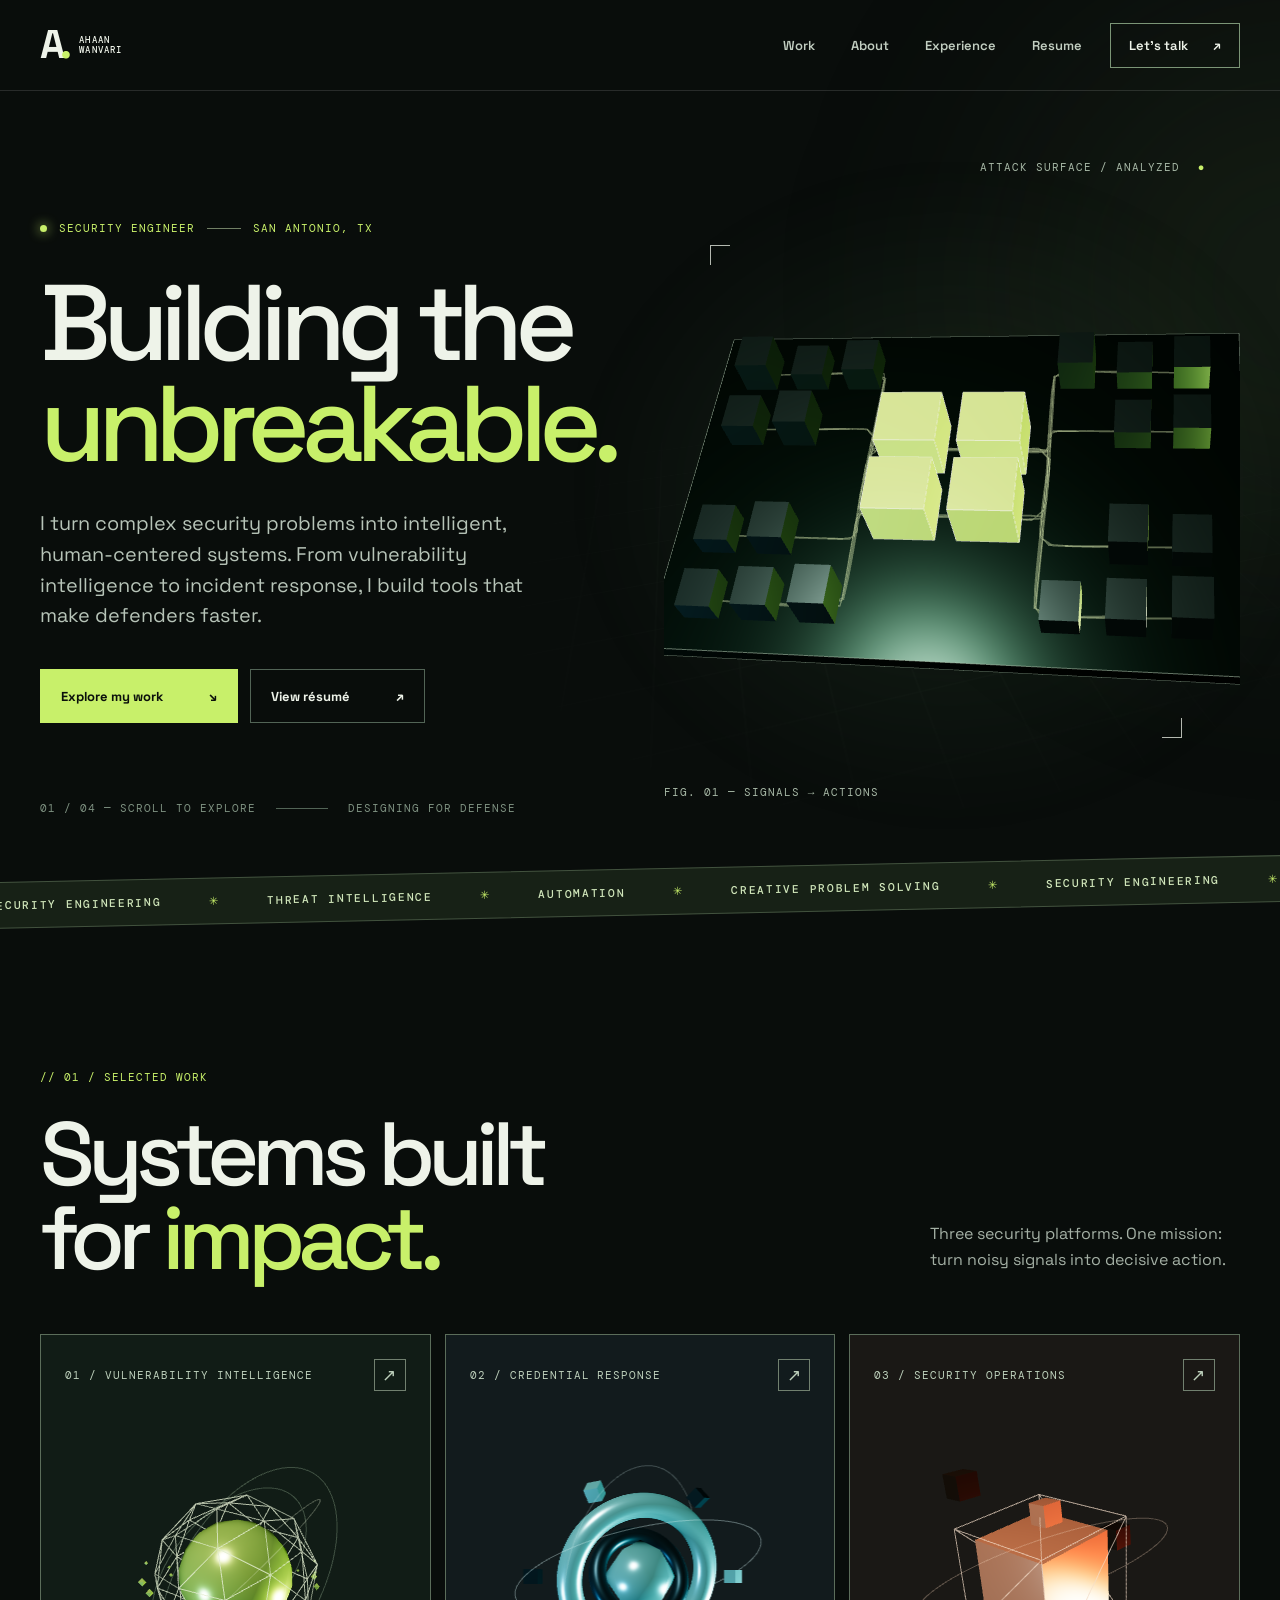
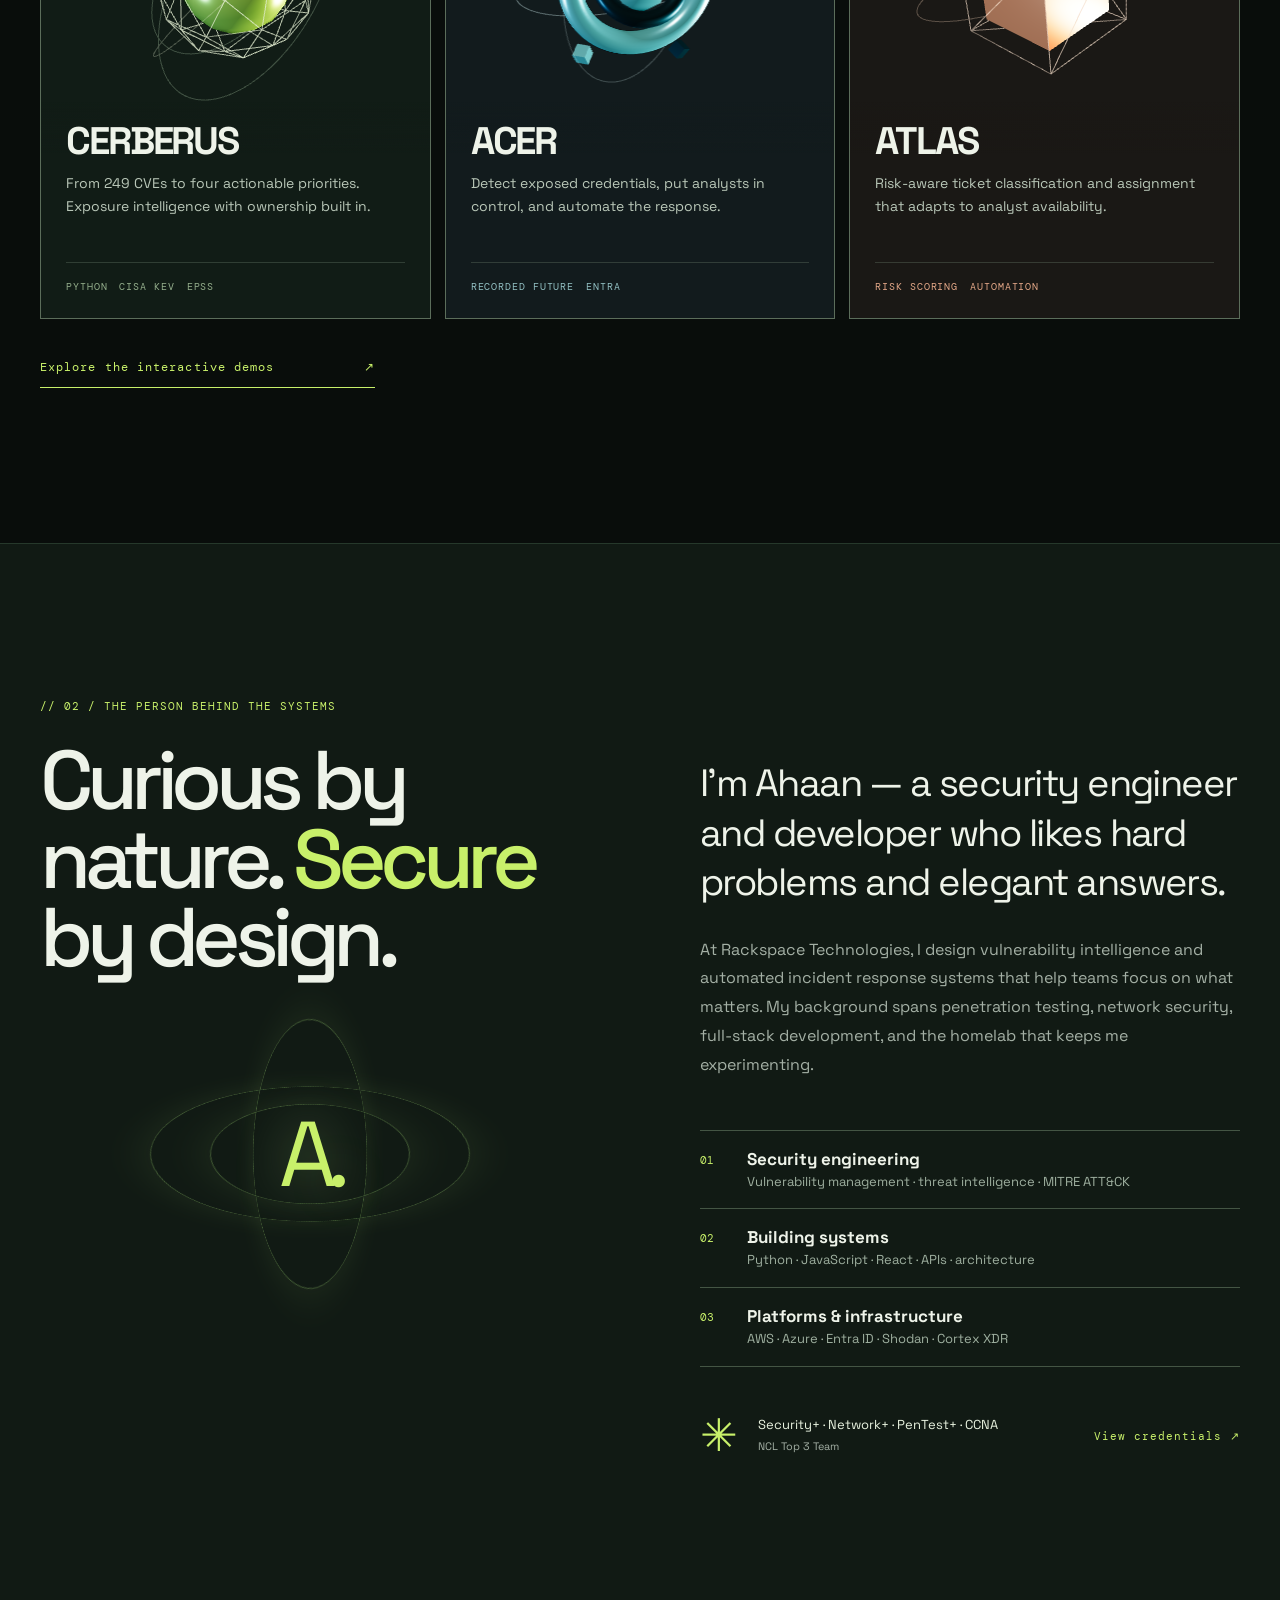
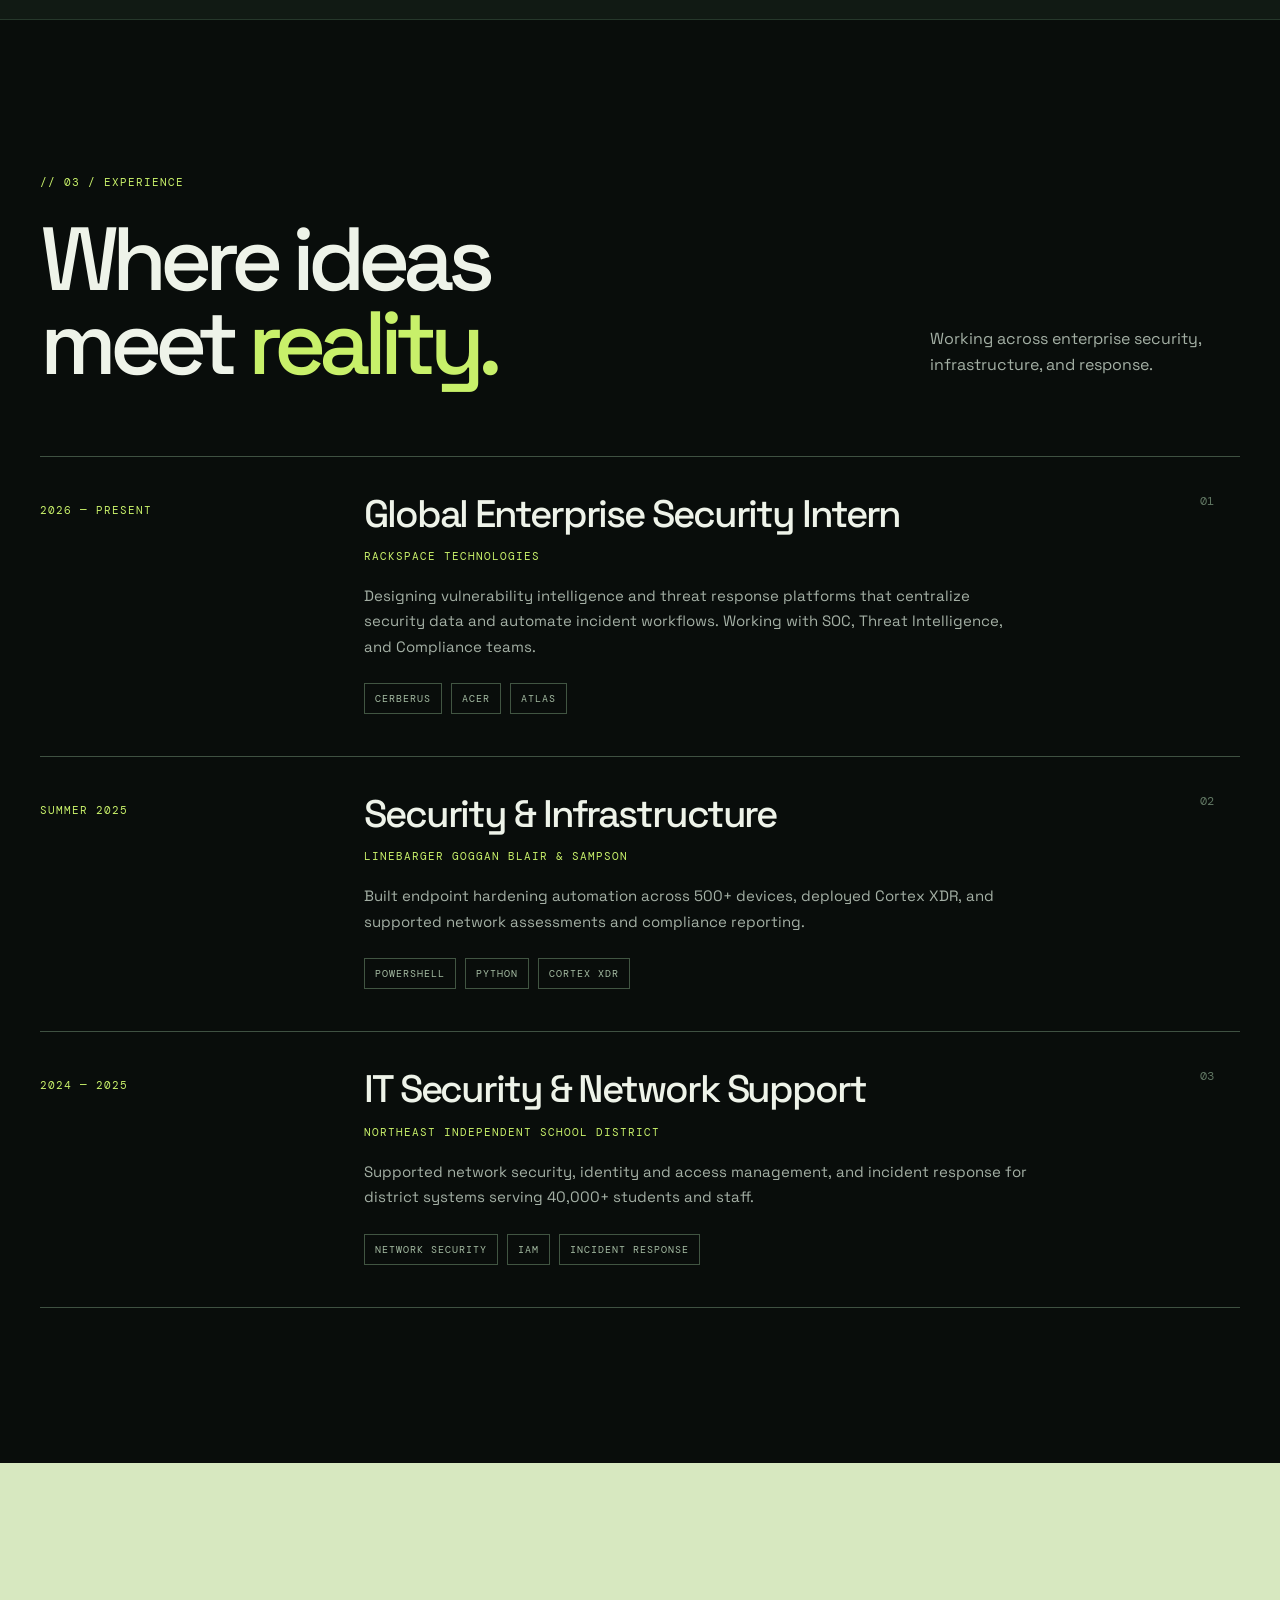
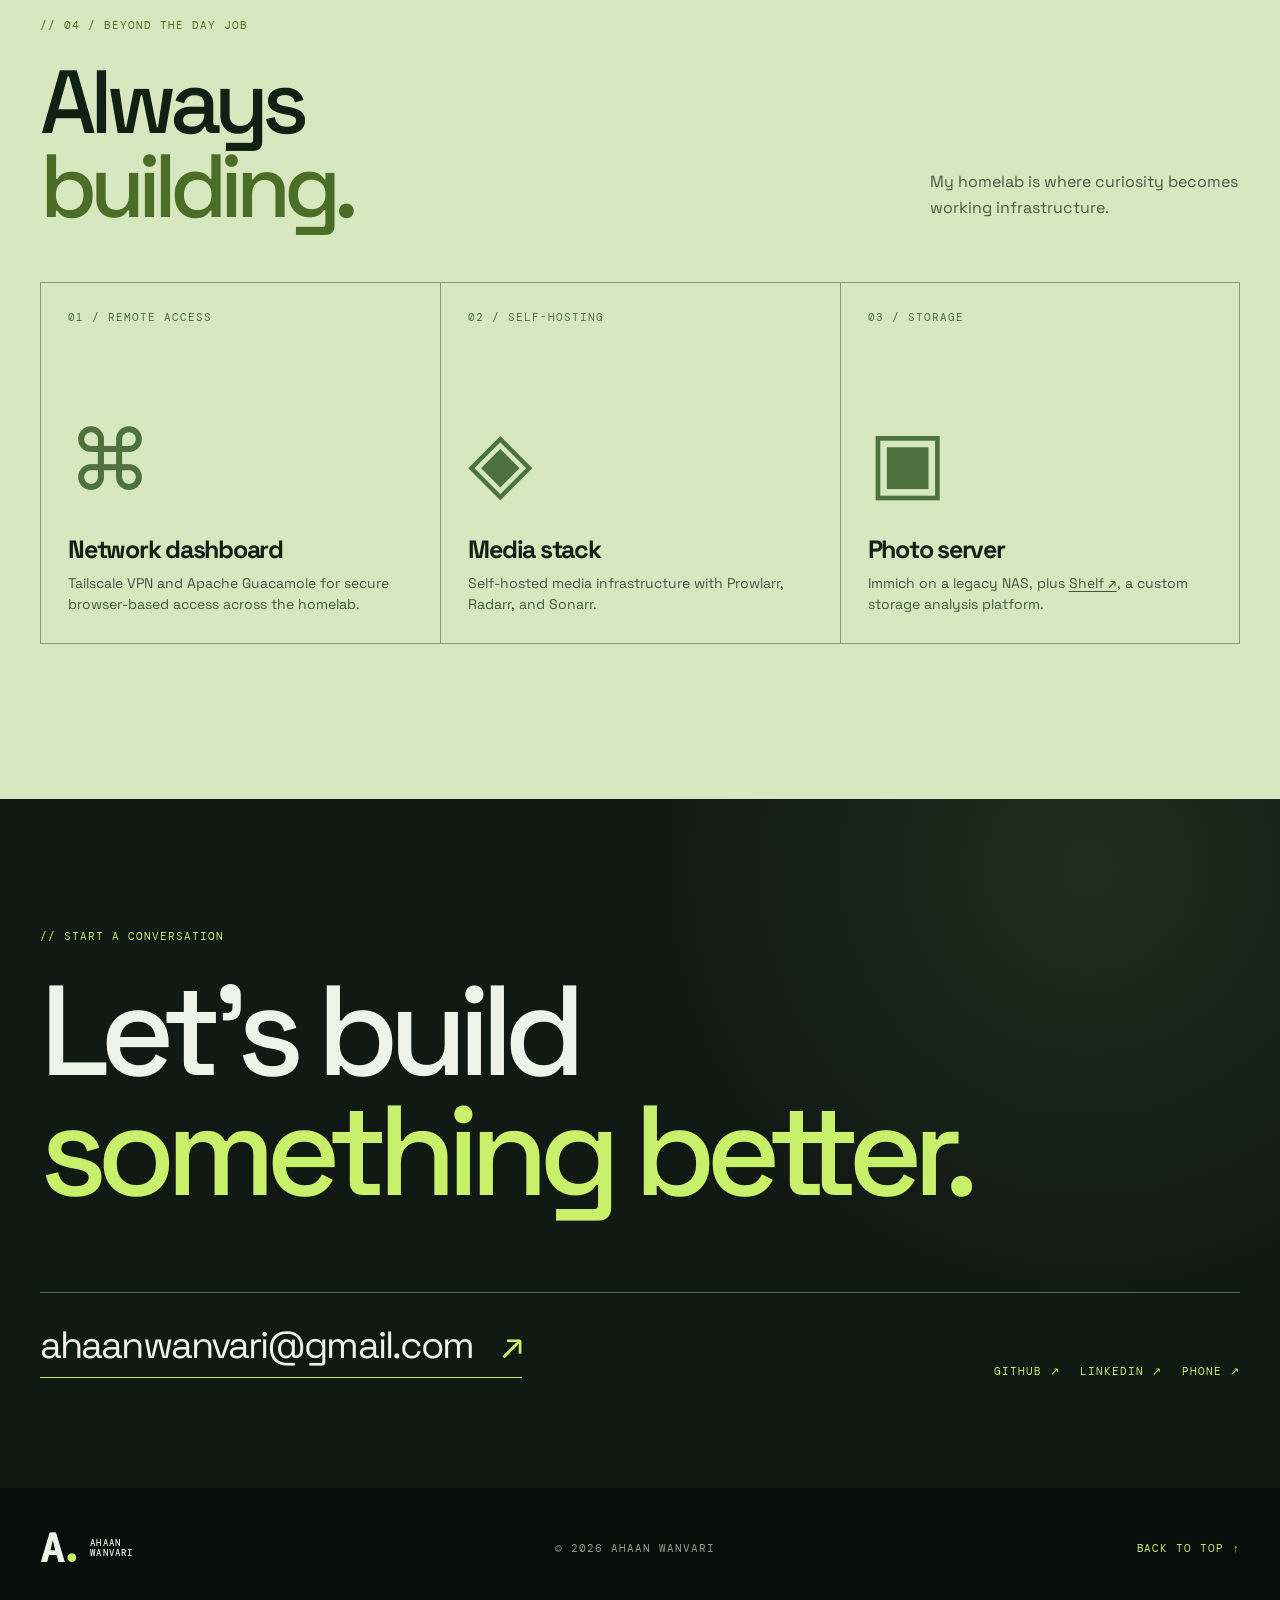
==== commit fc3927d5: "Make hero artwork reflect security signal triage" ====
--- a/index.html
+++ b/index.html
@@ -32,8 +32,8 @@
         <div class="hero-actions"><a class="button button-primary" href="#work">Explore my work <span aria-hidden="true">↘</span></a><a class="button button-outline" href="assets/resume.pdf" target="_blank" rel="noopener">View résumé <span aria-hidden="true">↗</span></a></div>
         <div class="hero-bottom"><span>01 / 04 — SCROLL TO EXPLORE</span><span class="hero-bottom-line"></span><span>DESIGNING FOR DEFENSE</span></div>
       </div>
-      <div class="hero-art" aria-label="Interactive three-dimensional abstract security sculpture">
-        <div class="art-glow"></div><div class="art-grid"></div><div class="orbit-label label-top">SYSTEM / ACTIVE <span>●</span></div><div class="orbit-label label-bottom">FIG. 01 — STRUCTURE IN MOTION</div>
+      <div class="hero-art" role="img" aria-label="An isometric security map where signals from many assets converge into four prioritized actions">
+        <div class="art-glow"></div><div class="art-grid"></div><div class="orbit-label label-top">ATTACK SURFACE / ANALYZED <span>●</span></div><div class="orbit-label label-bottom">FIG. 01 — SIGNALS → ACTIONS</div>
         <div class="hero-canvas" data-scene="hero" aria-hidden="true"></div>
         <div class="art-reticle reticle-a"></div><div class="art-reticle reticle-b"></div>
       </div>
--- a/assets/css/site.css
+++ b/assets/css/site.css
@@ -3,3 +3,6 @@
 @media(max-width:1100px){.hero h1{font-size:clamp(65px,8vw,110px)}.hero{grid-template-columns:55% 45%}.hero-copy{padding-top:100px}.work-card{min-height:530px}.card-head{font-size:9px}.card-copy h3{font-size:33px}.card-copy p{min-height:90px}.about-grid{gap:5%}.contact-row{align-items:start;flex-direction:column}.socials{margin-top:20px}}@media(max-width:760px){.wrap{width:min(100% - 36px,1460px)}.nav{height:72px}.brand-mark{font-size:34px}.nav-links{gap:15px;margin-left:auto}.nav-links a{font-size:11px}.nav-links a[href="#about"],.nav-links a[href="#experience"],.nav-links a[href="resume.html"]{display:none}.nav-contact{font-size:11px;padding:10px}.nav-contact span{margin-left:4px}.hero{display:flex;flex-direction:column;min-height:unset}.hero-copy{padding:80px 0 0}.hero h1{font-size:clamp(57px,13vw,95px);white-space:normal;margin:27px 0}.hero-lede{font-size:17px}.hero-bottom{display:none}.hero-art{min-height:460px;margin-top:-10px}.label-bottom{bottom:3%}.section{padding-top:95px;padding-bottom:95px}.section-heading{display:block}.section-heading>p{margin-top:25px}.section h2{font-size:clamp(55px,11vw,85px)}.work-grid{grid-template-columns:1fr}.work-card{min-height:590px}.card-head{font-size:11px}.card-copy h3{font-size:47px}.card-copy p{min-height:0}.card-scene{bottom:130px}.about-grid{grid-template-columns:1fr}.about-graphic{height:220px;margin-top:25px}.graphic-ring{transform:rotateX(60deg) rotateZ(-25deg) scale(.75)}.ring-2{transform:rotateY(65deg) rotateZ(20deg) scale(.75)}.ring-3{transform:rotateX(65deg) rotateZ(55deg) scale(.75)}.about-body{padding-top:25px}.timeline-item{grid-template-columns:1fr;gap:17px}.lab-grid{grid-template-columns:1fr}.lab-card{min-height:280px}.lab-card+ .lab-card{border-left:0;border-top:1px solid #819b7b}.contact-section{padding:90px 0}.contact-section h2{margin-bottom:55px}.footer{min-height:100px;flex-wrap:wrap;font-size:9px}.page-hero{padding-top:75px}.demo-item{grid-template-columns:1fr}.demo-visual{min-height:330px;border-right:0;border-bottom:1px solid #475849}.demo-details{padding:28px}.modal-description{grid-template-columns:1fr;gap:8px}.resume-intro{display:block}.resume-actions{margin-top:30px}.resume-viewer{height:70vh;min-height:400px}}@media(max-width:440px){.eyebrow{font-size:9px}.hero h1{font-size:54px}.hero-actions{flex-wrap:wrap}.button{gap:20px}.hero-art{min-height:370px}.socials{gap:12px;font-size:9px}.credential-line{flex-wrap:wrap}.credential-line a{margin-left:0}.resume-actions{flex-wrap:wrap}.nav-links{display:none}}@media(prefers-reduced-motion:reduce){*,*::before,*::after{animation-duration:.01ms!important;scroll-behavior:auto!important;transition-duration:.01ms!important}}
 /* Rendered sculptures remain visible when WebGL is unavailable. */
 .hero-canvas::before,.card-scene::before{content:"";position:absolute;inset:0;background-repeat:no-repeat;background-position:center;background-size:contain;pointer-events:none;transition:opacity .35s}.hero-canvas::before{background-image:url('../renders/hero.webp');background-size:min(105%,760px)}.card-scene[data-scene="cerberus"]::before{background-image:url('../renders/cerberus.webp');background-size:95%}.card-scene[data-scene="acer"]::before{background-image:url('../renders/acer.webp');background-size:95%}.card-scene[data-scene="atlas"]::before{background-image:url('../renders/atlas.webp');background-size:95%}.hero-canvas.webgl-ready::before,.card-scene.webgl-ready::before{opacity:0}.hero-canvas canvas,.card-scene canvas{position:relative}
+/* The hero now shows an asset map converging on four priorities. */
+.hero-canvas::before{background-size:min(118%,880px)}
+@media(max-width:760px){.hero-canvas::before{background-size:118%}.label-top{right:2%;top:7%;font-size:9px}.label-bottom{left:1%;bottom:1%;font-size:9px}}
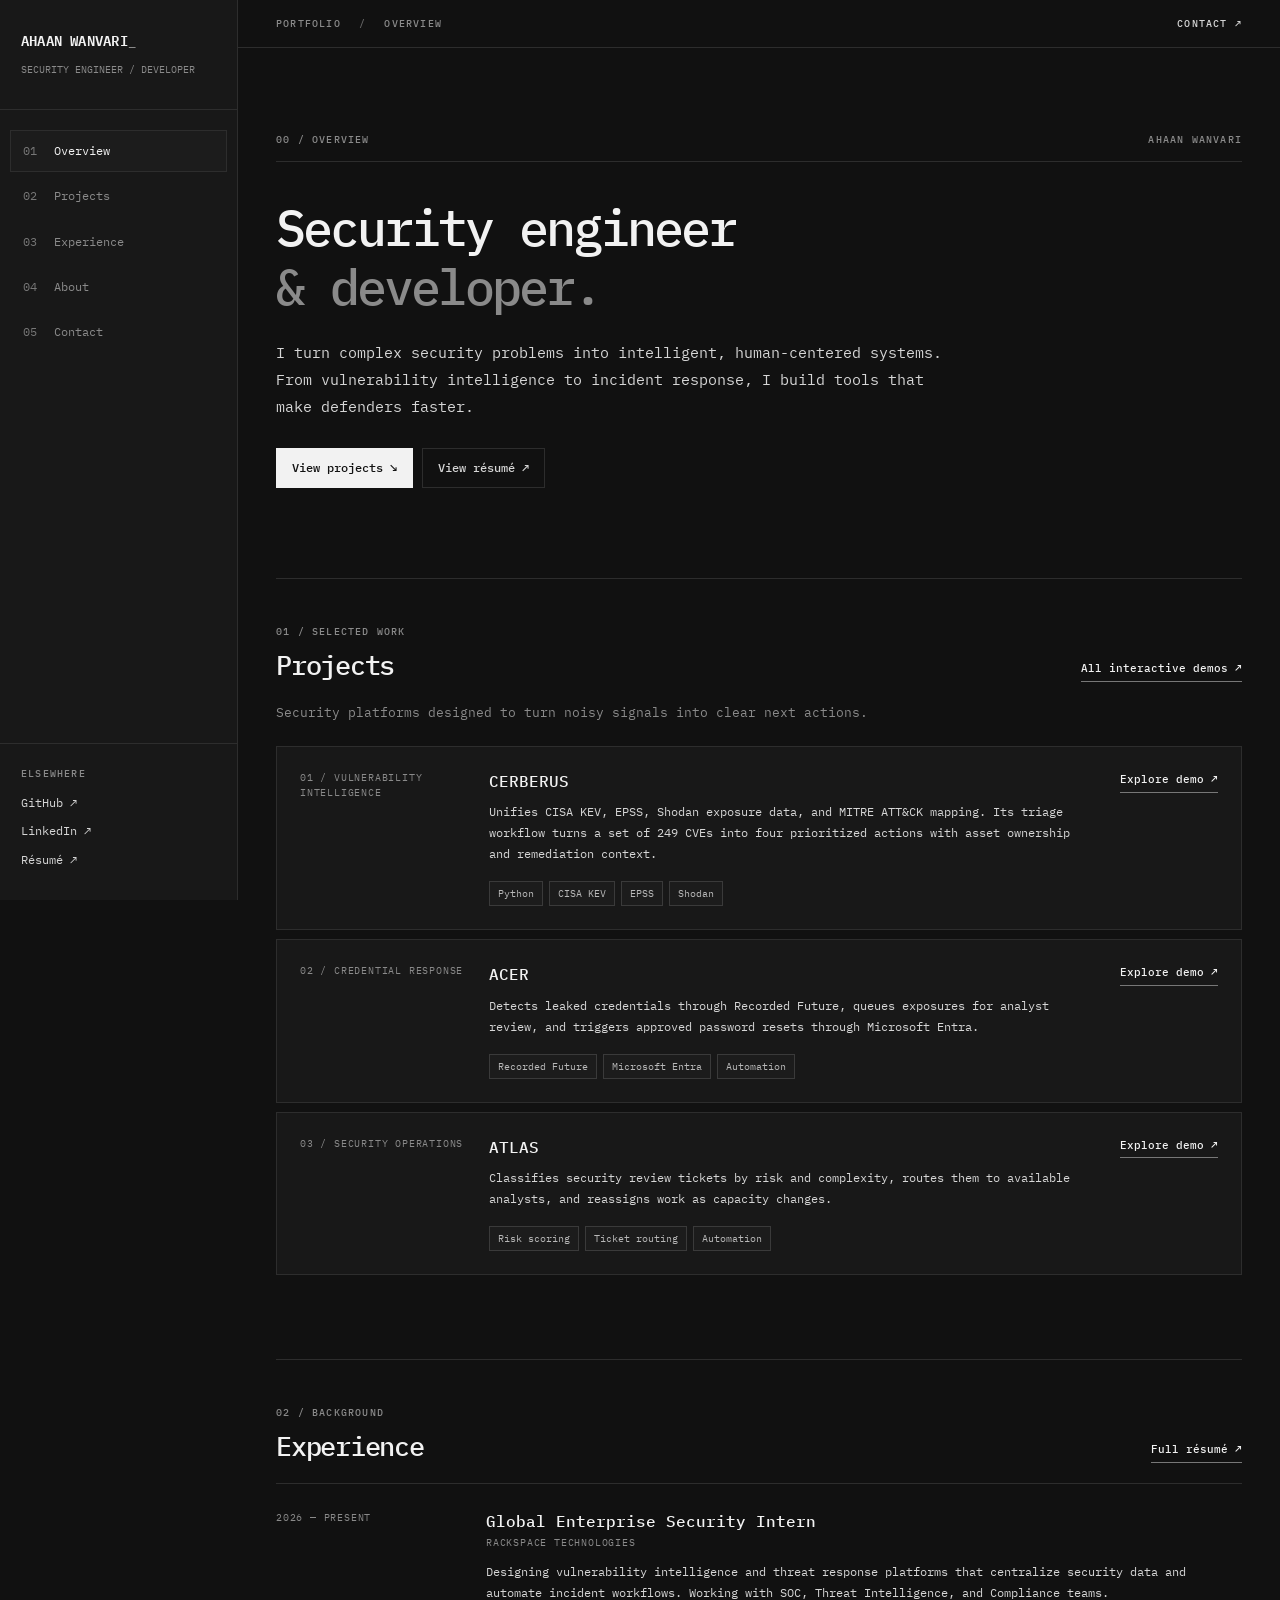
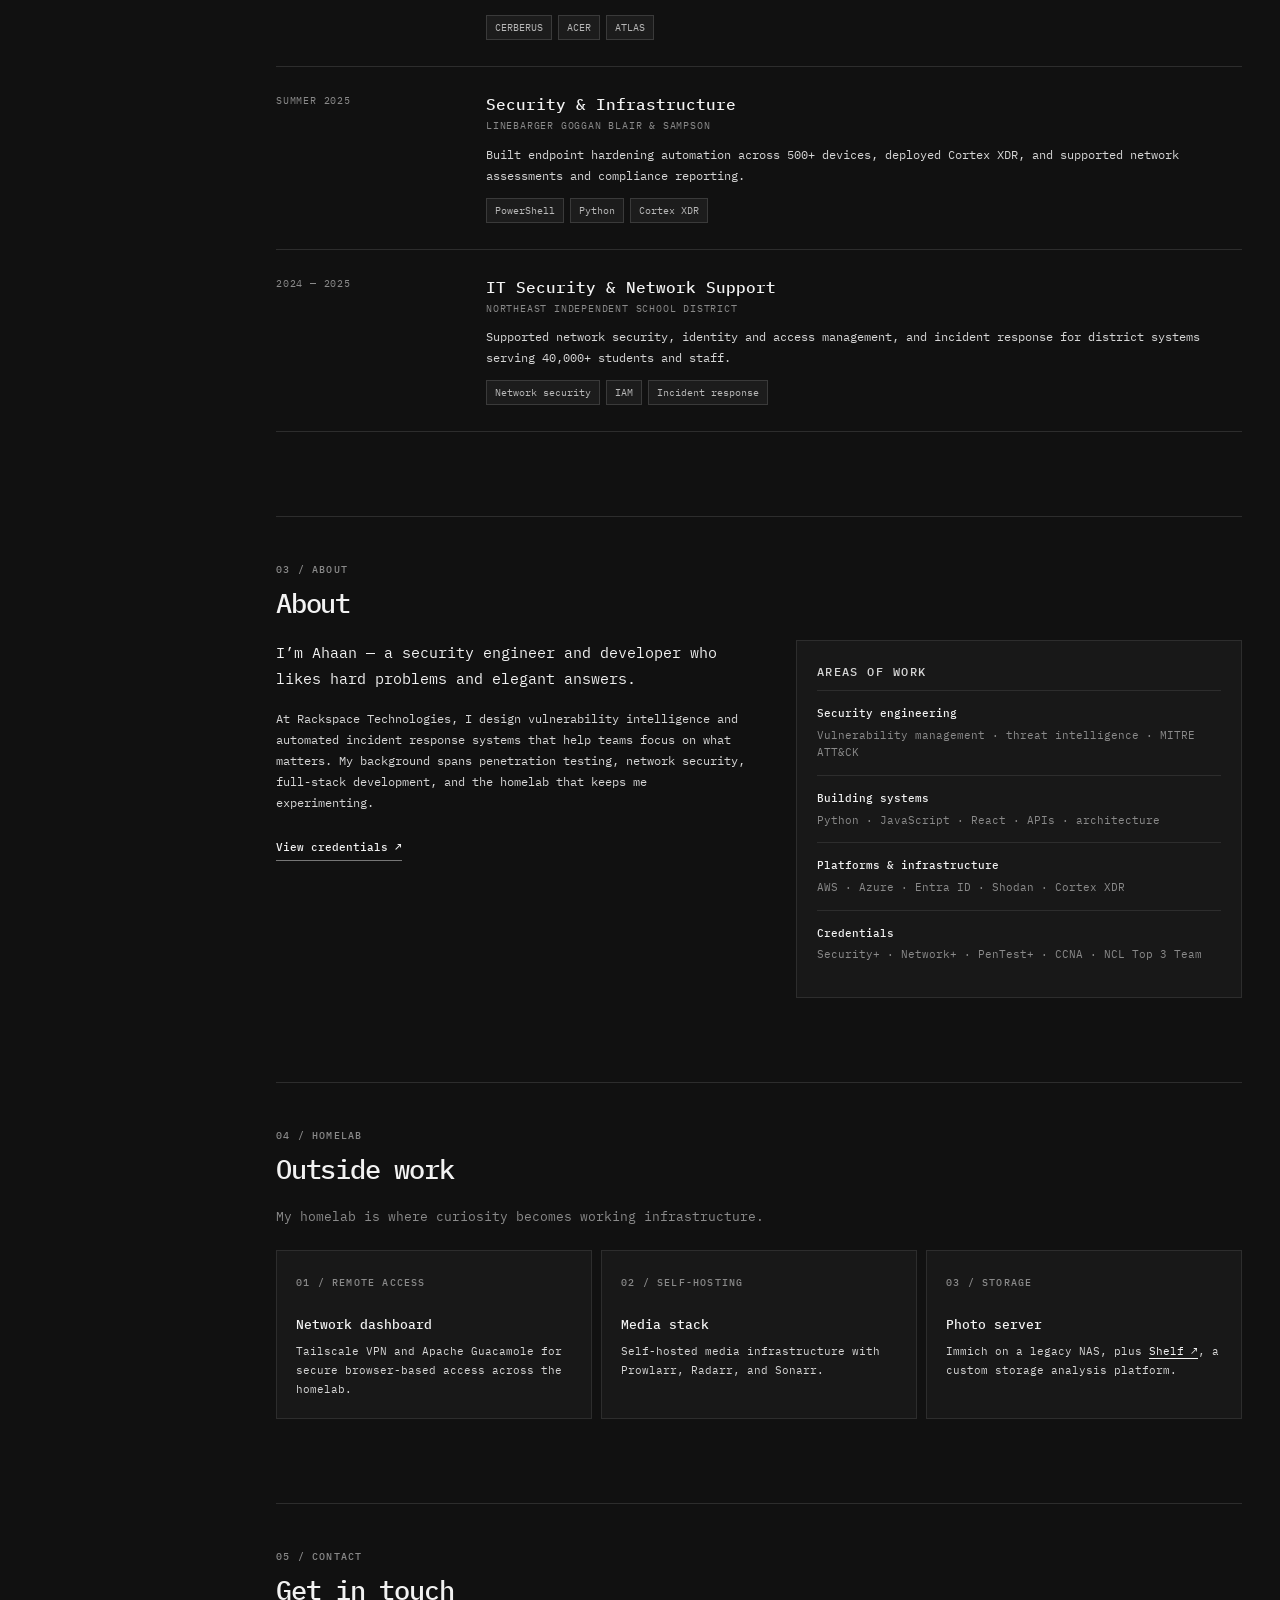
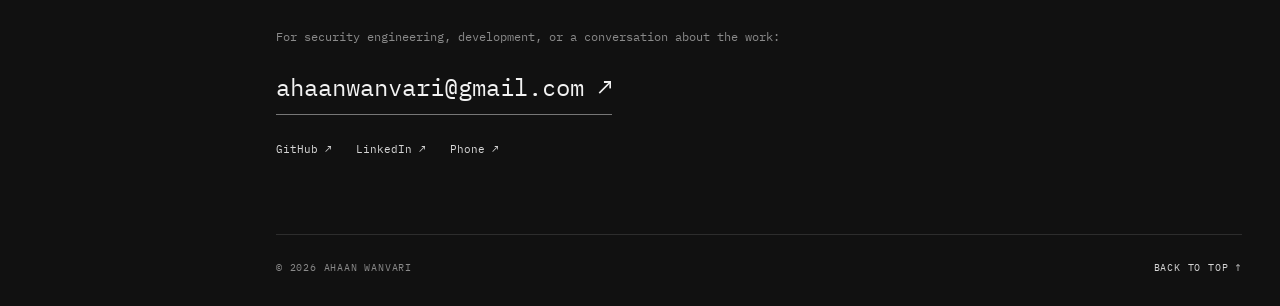
==== commit 41481dd2: "Redesign portfolio with monochrome workstation theme" ====
--- a/index.html
+++ b/index.html
@@ -1,58 +1,24 @@
 <!doctype html>
 <html lang="en">
-<head><link rel="icon" href="assets/favicon.svg" type="image/svg+xml">
-  <meta charset="utf-8">
-  <meta name="viewport" content="width=device-width, initial-scale=1">
-  <meta name="theme-color" content="#090d0b">
-  <meta name="description" content="Ahaan Wanvari is a security engineer building intelligent systems for vulnerability intelligence, credential response, and security operations.">
-  <title>Ahaan Wanvari — Security Engineer & Developer</title>
-  <link rel="preconnect" href="https://fonts.googleapis.com">
-  <link rel="preconnect" href="https://fonts.gstatic.com" crossorigin>
-  <link href="https://fonts.googleapis.com/css2?family=DM+Mono:wght@400;500&family=Space+Grotesk:wght@400;500;600;700&display=swap" rel="stylesheet">
-  <link rel="stylesheet" href="assets/css/site.css">
-  <script type="module" src="assets/js/scene.js"></script>
-  <script defer src="assets/js/site.js"></script>
+<head>
+<meta charset="utf-8"><meta name="viewport" content="width=device-width,initial-scale=1"><meta name="theme-color" content="#111111"><meta name="description" content="Ahaan Wanvari — security engineer and developer building vulnerability intelligence and incident response tools."><title>Ahaan Wanvari — Security Engineer &amp; Developer</title><link rel="icon" href="assets/favicon.svg" type="image/svg+xml"><link rel="preconnect" href="https://fonts.googleapis.com"><link rel="preconnect" href="https://fonts.gstatic.com" crossorigin><link href="https://fonts.googleapis.com/css2?family=IBM+Plex+Mono:wght@400;500;600&display=swap" rel="stylesheet"><link rel="stylesheet" href="assets/css/site.css"><script defer src="assets/js/site.js"></script>
 </head>
 <body>
-  <a class="skip-link" href="#main">Skip to content</a>
-  <div class="ambient ambient-one" aria-hidden="true"></div>
-  <header class="site-header">
-    <nav class="nav wrap" aria-label="Main navigation">
-      <a class="brand" href="index.html" aria-label="Ahaan Wanvari, home"><span class="brand-mark">A<span class="brand-dot">.</span></span><span class="brand-name">AHAAN<br>WANVARI</span></a>
-      <div class="nav-links"><a href="#work">Work</a><a href="#about">About</a><a href="#experience">Experience</a><a href="resume.html">Resume</a></div>
-      <a class="nav-contact" href="mailto:ahaanwanvari@gmail.com">Let's talk <span aria-hidden="true">↗</span></a>
-    </nav>
-  </header>
-  <main id="main">
-    <section class="hero wrap" id="home" aria-labelledby="hero-title">
-      <div class="hero-copy">
-        <div class="eyebrow"><span class="signal"></span> SECURITY ENGINEER <span class="eyebrow-rule"></span> SAN ANTONIO, TX</div>
-        <h1 id="hero-title">Building the<br><em>unbreakable.</em></h1>
-        <p class="hero-lede">I turn complex security problems into intelligent, human-centered systems. From vulnerability intelligence to incident response, I build tools that make defenders faster.</p>
-        <div class="hero-actions"><a class="button button-primary" href="#work">Explore my work <span aria-hidden="true">↘</span></a><a class="button button-outline" href="assets/resume.pdf" target="_blank" rel="noopener">View résumé <span aria-hidden="true">↗</span></a></div>
-        <div class="hero-bottom"><span>01 / 04 — SCROLL TO EXPLORE</span><span class="hero-bottom-line"></span><span>DESIGNING FOR DEFENSE</span></div>
-      </div>
-      <div class="hero-art" role="img" aria-label="An isometric security map where signals from many assets converge into four prioritized actions">
-        <div class="art-glow"></div><div class="art-grid"></div><div class="orbit-label label-top">ATTACK SURFACE / ANALYZED <span>●</span></div><div class="orbit-label label-bottom">FIG. 01 — SIGNALS → ACTIONS</div>
-        <div class="hero-canvas" data-scene="hero" aria-hidden="true"></div>
-        <div class="art-reticle reticle-a"></div><div class="art-reticle reticle-b"></div>
-      </div>
-    </section>
-    <div class="ticker" aria-hidden="true"><div class="ticker-track">SECURITY ENGINEERING <span>✳</span> THREAT INTELLIGENCE <span>✳</span> AUTOMATION <span>✳</span> CREATIVE PROBLEM SOLVING <span>✳</span> SECURITY ENGINEERING <span>✳</span> THREAT INTELLIGENCE <span>✳</span> AUTOMATION <span>✳</span> CREATIVE PROBLEM SOLVING <span>✳</span></div></div>
-    <section class="section work-section wrap" id="work" aria-labelledby="work-title">
-      <div class="section-heading"><div><p class="kicker">// 01 / SELECTED WORK</p><h2 id="work-title">Systems built<br>for <em>impact.</em></h2></div><p>Three security platforms. One mission: turn noisy signals into decisive action.</p></div>
-      <div class="work-grid">
-        <a class="work-card card-cerberus" href="projects.html#cerberus" aria-label="Explore CERBERUS live demo"><div class="card-head"><span>01 / VULNERABILITY INTELLIGENCE</span><span class="card-arrow">↗</span></div><div class="card-scene" data-scene="cerberus" aria-hidden="true"></div><div class="card-copy"><h3>CERBERUS</h3><p>From 249 CVEs to four actionable priorities. Exposure intelligence with ownership built in.</p><div class="card-meta"><span>PYTHON</span><span>CISA KEV</span><span>EPSS</span></div></div></a>
-        <a class="work-card card-acer" href="projects.html#acer" aria-label="Explore ACER live demo"><div class="card-head"><span>02 / CREDENTIAL RESPONSE</span><span class="card-arrow">↗</span></div><div class="card-scene" data-scene="acer" aria-hidden="true"></div><div class="card-copy"><h3>ACER</h3><p>Detect exposed credentials, put analysts in control, and automate the response.</p><div class="card-meta"><span>RECORDED FUTURE</span><span>ENTRA</span></div></div></a>
-        <a class="work-card card-atlas" href="projects.html#atlas" aria-label="Explore ATLAS live demo"><div class="card-head"><span>03 / SECURITY OPERATIONS</span><span class="card-arrow">↗</span></div><div class="card-scene" data-scene="atlas" aria-hidden="true"></div><div class="card-copy"><h3>ATLAS</h3><p>Risk-aware ticket classification and assignment that adapts to analyst availability.</p><div class="card-meta"><span>RISK SCORING</span><span>AUTOMATION</span></div></div></a>
-      </div>
-      <a class="text-link" href="projects.html">Explore the interactive demos <span aria-hidden="true">↗</span></a>
-    </section>
-    <section class="section about-section" id="about" aria-labelledby="about-title"><div class="wrap about-grid"><div class="about-intro"><p class="kicker">// 02 / THE PERSON BEHIND THE SYSTEMS</p><h2 id="about-title">Curious by<br>nature. <em>Secure</em><br>by design.</h2><div class="about-graphic" aria-hidden="true"><span class="graphic-ring ring-1"></span><span class="graphic-ring ring-2"></span><span class="graphic-ring ring-3"></span><span class="graphic-core">A.</span></div></div><div class="about-body"><p class="about-big">I’m Ahaan — a security engineer and developer who likes hard problems and elegant answers.</p><p>At Rackspace Technologies, I design vulnerability intelligence and automated incident response systems that help teams focus on what matters. My background spans penetration testing, network security, full-stack development, and the homelab that keeps me experimenting.</p><div class="capability-list"><div><span>01</span><strong>Security engineering</strong><small>Vulnerability management · threat intelligence · MITRE ATT&amp;CK</small></div><div><span>02</span><strong>Building systems</strong><small>Python · JavaScript · React · APIs · architecture</small></div><div><span>03</span><strong>Platforms &amp; infrastructure</strong><small>AWS · Azure · Entra ID · Shodan · Cortex XDR</small></div></div><div class="credential-line"><span class="credential-star">✳</span><p>Security+ · Network+ · PenTest+ · CCNA<br><small>NCL Top 3 Team</small></p><a href="cbe-portfolio.html">View credentials ↗</a></div></div></div></section>
-    <section class="section experience-section wrap" id="experience" aria-labelledby="experience-title"><div class="section-heading"><div><p class="kicker">// 03 / EXPERIENCE</p><h2 id="experience-title">Where ideas<br>meet <em>reality.</em></h2></div><p>Working across enterprise security, infrastructure, and response.</p></div><div class="timeline"><article class="timeline-item"><div class="timeline-date">2026 — PRESENT</div><div class="timeline-content"><div class="timeline-top"><h3>Global Enterprise Security Intern</h3><span>01</span></div><p class="timeline-org">RACKSPACE TECHNOLOGIES</p><p>Designing vulnerability intelligence and threat response platforms that centralize security data and automate incident workflows. Working with SOC, Threat Intelligence, and Compliance teams.</p><div class="timeline-tags"><span>CERBERUS</span><span>ACER</span><span>ATLAS</span></div></div></article><article class="timeline-item"><div class="timeline-date">SUMMER 2025</div><div class="timeline-content"><div class="timeline-top"><h3>Security &amp; Infrastructure</h3><span>02</span></div><p class="timeline-org">LINEBARGER GOGGAN BLAIR &amp; SAMPSON</p><p>Built endpoint hardening automation across 500+ devices, deployed Cortex XDR, and supported network assessments and compliance reporting.</p><div class="timeline-tags"><span>POWERSHELL</span><span>PYTHON</span><span>CORTEX XDR</span></div></div></article><article class="timeline-item"><div class="timeline-date">2024 — 2025</div><div class="timeline-content"><div class="timeline-top"><h3>IT Security &amp; Network Support</h3><span>03</span></div><p class="timeline-org">NORTHEAST INDEPENDENT SCHOOL DISTRICT</p><p>Supported network security, identity and access management, and incident response for district systems serving 40,000+ students and staff.</p><div class="timeline-tags"><span>NETWORK SECURITY</span><span>IAM</span><span>INCIDENT RESPONSE</span></div></div></article></div></section>
-    <section class="section lab-section" id="lab"><div class="wrap"><div class="section-heading"><div><p class="kicker">// 04 / BEYOND THE DAY JOB</p><h2>Always<br><em>building.</em></h2></div><p>My homelab is where curiosity becomes working infrastructure.</p></div><div class="lab-grid"><article class="lab-card"><span>01 / REMOTE ACCESS</span><div class="lab-icon">⌘</div><h3>Network dashboard</h3><p>Tailscale VPN and Apache Guacamole for secure browser-based access across the homelab.</p></article><article class="lab-card"><span>02 / SELF-HOSTING</span><div class="lab-icon">◈</div><h3>Media stack</h3><p>Self-hosted media infrastructure with Prowlarr, Radarr, and Sonarr.</p></article><article class="lab-card"><span>03 / STORAGE</span><div class="lab-icon">▣</div><h3>Photo server</h3><p>Immich on a legacy NAS, plus <a href="https://github.com/ahaanwanvari/shelf" target="_blank" rel="noopener noreferrer">Shelf ↗</a>, a custom storage analysis platform.</p></article></div></div></section>
-    <section class="contact-section" id="contact"><div class="wrap"><p class="kicker">// START A CONVERSATION</p><h2>Let's build<br><em>something better.</em></h2><div class="contact-row"><a class="contact-email" href="mailto:ahaanwanvari@gmail.com">ahaanwanvari@gmail.com <span>↗</span></a><div class="socials"><a href="https://github.com/ahaanwanvari" target="_blank" rel="noopener noreferrer">GITHUB ↗</a><a href="https://www.linkedin.com/in/ahaan-wanvari-b9b75a265/" target="_blank" rel="noopener noreferrer">LINKEDIN ↗</a><a href="tel:+12103304260">PHONE ↗</a></div></div></div></section>
-  </main>
-  <footer class="footer wrap"><a class="brand footer-brand" href="#home"><span class="brand-mark">A<span class="brand-dot">.</span></span><span class="brand-name">AHAAN<br>WANVARI</span></a><span>© 2026 AHAAN WANVARI</span><a href="#home">BACK TO TOP ↑</a></footer>
-</body>
-</html>
+<a class="skip-link" href="#main">Skip to content</a>
+<aside class="sidebar"><div class="sidebar-head"><a class="brand" href="#overview">AHAAN WANVARI<span aria-hidden="true">_</span></a><p>SECURITY ENGINEER / DEVELOPER</p></div><nav class="side-nav" aria-label="Main navigation"><a href="#overview"><span>01</span> Overview</a><a href="#work"><span>02</span> Projects</a><a href="#experience"><span>03</span> Experience</a><a href="#about"><span>04</span> About</a><a href="#contact"><span>05</span> Contact</a></nav><div class="sidebar-bottom"><p class="eyebrow">ELSEWHERE</p><a href="https://github.com/ahaanwanvari" target="_blank" rel="noopener noreferrer">GitHub ↗</a><a href="https://www.linkedin.com/in/ahaan-wanvari-b9b75a265/" target="_blank" rel="noopener noreferrer">LinkedIn ↗</a><a href="resume.html">Résumé ↗</a></div></aside>
+<div class="workspace"><header class="topbar"><span>PORTFOLIO <span class="slash">/</span> OVERVIEW</span><a href="mailto:ahaanwanvari@gmail.com">CONTACT ↗</a></header><header class="mobile-header"><a class="brand" href="#overview">AHAAN WANVARI<span aria-hidden="true">_</span></a><details><summary>Menu <span aria-hidden="true">☰</span></summary><nav aria-label="Mobile navigation"><a href="#overview">Overview</a><a href="#work">Projects</a><a href="#experience">Experience</a><a href="#about">About</a><a href="#contact">Contact</a><a href="resume.html">Résumé</a></nav></details></header>
+<main id="main" class="content">
+<section class="intro" id="overview"><div class="eyebrow intro-meta"><span>00 / OVERVIEW</span><span>AHAAN WANVARI</span></div><h1>Security engineer<br><span>&amp; developer.</span></h1><p class="lead">I turn complex security problems into intelligent, human-centered systems. From vulnerability intelligence to incident response, I build tools that make defenders faster.</p><div class="actions"><a class="button button-primary" href="#work">View projects ↘</a><a class="button button-outline" href="assets/resume.pdf" target="_blank" rel="noopener">View résumé ↗</a></div></section>
+<section class="section" id="work"><div class="section-head"><div><p class="eyebrow">01 / SELECTED WORK</p><h2>Projects</h2></div><a class="section-link" href="projects.html">All interactive demos ↗</a></div><p class="section-intro">Security platforms designed to turn noisy signals into clear next actions.</p><div class="project-list">
+<article class="project"><div class="project-index">01 / VULNERABILITY INTELLIGENCE</div><div class="project-main"><h3>CERBERUS</h3><p>Unifies CISA KEV, EPSS, Shodan exposure data, and MITRE ATT&amp;CK mapping. Its triage workflow turns a set of 249 CVEs into four prioritized actions with asset ownership and remediation context.</p><div class="tags"><span>Python</span><span>CISA KEV</span><span>EPSS</span><span>Shodan</span></div></div><a class="project-link" href="projects.html#cerberus">Explore demo ↗</a></article>
+<article class="project"><div class="project-index">02 / CREDENTIAL RESPONSE</div><div class="project-main"><h3>ACER</h3><p>Detects leaked credentials through Recorded Future, queues exposures for analyst review, and triggers approved password resets through Microsoft Entra.</p><div class="tags"><span>Recorded Future</span><span>Microsoft Entra</span><span>Automation</span></div></div><a class="project-link" href="projects.html#acer">Explore demo ↗</a></article>
+<article class="project"><div class="project-index">03 / SECURITY OPERATIONS</div><div class="project-main"><h3>ATLAS</h3><p>Classifies security review tickets by risk and complexity, routes them to available analysts, and reassigns work as capacity changes.</p><div class="tags"><span>Risk scoring</span><span>Ticket routing</span><span>Automation</span></div></div><a class="project-link" href="projects.html#atlas">Explore demo ↗</a></article></div></section>
+<section class="section" id="experience"><div class="section-head"><div><p class="eyebrow">02 / BACKGROUND</p><h2>Experience</h2></div><a class="section-link" href="resume.html">Full résumé ↗</a></div><div class="timeline">
+<article class="timeline-item"><div class="timeline-date">2026 — PRESENT</div><div><h3>Global Enterprise Security Intern</h3><p class="timeline-org">RACKSPACE TECHNOLOGIES</p><p>Designing vulnerability intelligence and threat response platforms that centralize security data and automate incident workflows. Working with SOC, Threat Intelligence, and Compliance teams.</p><div class="tags"><span>CERBERUS</span><span>ACER</span><span>ATLAS</span></div></div></article>
+<article class="timeline-item"><div class="timeline-date">SUMMER 2025</div><div><h3>Security &amp; Infrastructure</h3><p class="timeline-org">LINEBARGER GOGGAN BLAIR &amp; SAMPSON</p><p>Built endpoint hardening automation across 500+ devices, deployed Cortex XDR, and supported network assessments and compliance reporting.</p><div class="tags"><span>PowerShell</span><span>Python</span><span>Cortex XDR</span></div></div></article>
+<article class="timeline-item"><div class="timeline-date">2024 — 2025</div><div><h3>IT Security &amp; Network Support</h3><p class="timeline-org">NORTHEAST INDEPENDENT SCHOOL DISTRICT</p><p>Supported network security, identity and access management, and incident response for district systems serving 40,000+ students and staff.</p><div class="tags"><span>Network security</span><span>IAM</span><span>Incident response</span></div></div></article></div></section>
+<section class="section" id="about"><div class="section-head"><div><p class="eyebrow">03 / ABOUT</p><h2>About</h2></div></div><div class="about-layout"><div><p class="about-lead">I’m Ahaan — a security engineer and developer who likes hard problems and elegant answers.</p><p>At Rackspace Technologies, I design vulnerability intelligence and automated incident response systems that help teams focus on what matters. My background spans penetration testing, network security, full-stack development, and the homelab that keeps me experimenting.</p><a class="section-link" href="cbe-portfolio.html">View credentials ↗</a></div><div class="detail-panel"><p class="eyebrow">AREAS OF WORK</p><div><strong>Security engineering</strong><span>Vulnerability management · threat intelligence · MITRE ATT&amp;CK</span></div><div><strong>Building systems</strong><span>Python · JavaScript · React · APIs · architecture</span></div><div><strong>Platforms &amp; infrastructure</strong><span>AWS · Azure · Entra ID · Shodan · Cortex XDR</span></div><div><strong>Credentials</strong><span>Security+ · Network+ · PenTest+ · CCNA · NCL Top 3 Team</span></div></div></div></section>
+<section class="section" id="lab"><div class="section-head"><div><p class="eyebrow">04 / HOMELAB</p><h2>Outside work</h2></div></div><p class="section-intro">My homelab is where curiosity becomes working infrastructure.</p><div class="lab-grid"><article class="lab-card"><span class="eyebrow">01 / REMOTE ACCESS</span><h3>Network dashboard</h3><p>Tailscale VPN and Apache Guacamole for secure browser-based access across the homelab.</p></article><article class="lab-card"><span class="eyebrow">02 / SELF-HOSTING</span><h3>Media stack</h3><p>Self-hosted media infrastructure with Prowlarr, Radarr, and Sonarr.</p></article><article class="lab-card"><span class="eyebrow">03 / STORAGE</span><h3>Photo server</h3><p>Immich on a legacy NAS, plus <a href="https://github.com/ahaanwanvari/shelf" target="_blank" rel="noopener noreferrer">Shelf ↗</a>, a custom storage analysis platform.</p></article></div></section>
+<section class="section contact-section" id="contact"><div class="section-head"><div><p class="eyebrow">05 / CONTACT</p><h2>Get in touch</h2></div></div><p>For security engineering, development, or a conversation about the work:</p><a class="contact-email" href="mailto:ahaanwanvari@gmail.com">ahaanwanvari@gmail.com ↗</a><div class="contact-links"><a href="https://github.com/ahaanwanvari" target="_blank" rel="noopener noreferrer">GitHub ↗</a><a href="https://www.linkedin.com/in/ahaan-wanvari-b9b75a265/" target="_blank" rel="noopener noreferrer">LinkedIn ↗</a><a href="tel:+12103304260">Phone ↗</a></div></section>
+</main><footer class="footer"><span>© 2026 AHAAN WANVARI</span><a href="#overview">BACK TO TOP ↑</a></footer></div>
+</body></html>
--- a/assets/css/site.css
+++ b/assets/css/site.css
@@ -1,8 +1,8 @@
-:root{--bg:#090d0b;--surface:#101713;--surface2:#172019;--line:#334039;--text:#eef3e9;--muted:#a4b0a5;--lime:#c8f06a;--orange:#ff8a63;--blue:#82d9df;--font:'Space Grotesk',Arial,sans-serif;--mono:'DM Mono',monospace}*{box-sizing:border-box}html{scroll-behavior:smooth}body{margin:0;overflow-x:hidden;background:var(--bg);color:var(--text);font-family:var(--font);-webkit-font-smoothing:antialiased}button,a{font:inherit}a{color:inherit;text-decoration:none}button{cursor:pointer}a:focus-visible,button:focus-visible{outline:2px solid var(--lime);outline-offset:5px}::selection{background:var(--lime);color:var(--bg)}.wrap{width:min(100% - 80px,1460px);margin-inline:auto}.skip-link{position:absolute;left:20px;top:-80px;z-index:100;background:var(--lime);color:#080d08;padding:12px}.skip-link:focus{top:16px}.ambient{position:absolute;pointer-events:none;z-index:-1}.ambient-one{width:65vw;height:75vw;right:-34vw;top:-15vw;background:radial-gradient(circle,#31452955,transparent 65%);filter:blur(80px)}.site-header{position:relative;z-index:20;border-bottom:1px solid #ffffff20}.nav{height:90px;display:flex;align-items:center;justify-content:space-between;gap:28px}.brand{display:inline-flex;align-items:center;gap:12px;flex:none}.brand-mark{font-size:40px;font-weight:700;letter-spacing:-.12em;line-height:1}.brand-dot{color:var(--lime)}.brand-name{font:500 9px/1.13 var(--mono);letter-spacing:.12em}.nav-links{display:flex;gap:36px;margin-left:auto}.nav-links a,.nav-contact{font-size:13px;font-weight:600}.nav-links a{color:#c2cec1;transition:color .2s}.nav-links a:hover,.nav-links a[aria-current]{color:var(--lime)}.nav-contact{border:1px solid #7b9576;padding:13px 18px;white-space:nowrap;transition:background .2s,color .2s}.nav-contact:hover{background:var(--lime);color:var(--bg)}.nav-contact span{margin-left:22px}.hero{display:grid;grid-template-columns:52% 48%;min-height:min(770px,calc(100vh - 90px));position:relative}.hero-copy{position:relative;z-index:2;padding:130px 0 46px;display:flex;flex-direction:column;align-items:flex-start}.eyebrow,.kicker,.hero-bottom,.orbit-label,.card-head,.card-meta,.text-link,.timeline-date,.timeline-org,.timeline-tags,.lab-card>span,.footer,.socials,.credential-line a{font-family:var(--mono);font-size:11px;letter-spacing:.09em}.eyebrow{display:flex;align-items:center;gap:12px;color:var(--lime);white-space:nowrap}.signal{width:7px;height:7px;border-radius:50%;background:var(--lime);box-shadow:0 0 12px var(--lime);animation:pulse 2s infinite}.eyebrow-rule{width:34px;height:1px;background:#718065}.hero h1,.section h2,.contact-section h2,.page-hero h1{font-weight:500;letter-spacing:-.078em;line-height:.94}.hero h1{font-size:clamp(70px,8.4vw,142px);margin:37px -160px 34px 0;white-space:nowrap}.hero h1 em,.section h2 em,.contact-section h2 em,.page-hero h1 em{font-style:normal;color:var(--lime)}.hero-lede{max-width:530px;font-size:clamp(17px,1.55vw,22px);line-height:1.55;color:#b7c4b8;margin:0}.hero-actions{display:flex;gap:12px;margin-top:38px}.button{height:54px;display:inline-flex;align-items:center;justify-content:space-between;gap:46px;padding:0 20px;font-size:13px;font-weight:700;transition:transform .2s,background .2s,color .2s,border-color .2s}.button:hover{transform:translateY(-3px)}.button-primary{background:var(--lime);color:#0b100b;border:1px solid var(--lime)}.button-primary:hover{background:#e0ffa4}.button-outline{border:1px solid #526456;color:var(--text)}.button-outline:hover{border-color:var(--lime);color:var(--lime)}.hero-bottom{display:flex;align-items:center;gap:20px;color:#7e9181;margin-top:auto;padding-top:75px;white-space:nowrap}.hero-bottom-line{width:52px;height:1px;background:#526456}.hero-art{position:relative;min-height:650px;isolation:isolate}.art-glow{position:absolute;inset:8% -12% 3% -18%;background:radial-gradient(ellipse at 52% 50%,#a5d76430 0%,#4b804c17 32%,transparent 66%);filter:blur(24px)}.art-grid{position:absolute;inset:15% -8% 6% -14%;opacity:.33;background-image:linear-gradient(#7d967b30 1px,transparent 1px),linear-gradient(90deg,#7d967b30 1px,transparent 1px);background-size:56px 56px;mask-image:radial-gradient(ellipse at center,black,transparent 70%);transform:perspective(700px) rotateX(56deg) rotateZ(-17deg) scale(1.1)}.hero-canvas,.card-scene{position:absolute;inset:0}.hero-canvas canvas,.card-scene canvas{display:block;width:100%;height:100%}.orbit-label{position:absolute;color:#a6b7a5;z-index:2}.label-top{right:6%;top:9%}.label-top span{color:var(--lime);margin-left:10px}.label-bottom{left:0;bottom:8%}.art-reticle{position:absolute;width:20px;height:20px;border-color:#a1c77380;opacity:.75}.reticle-a{top:20%;left:8%;border-top:1px solid;border-left:1px solid}.reticle-b{right:10%;bottom:16%;border-right:1px solid;border-bottom:1px solid}.ticker{overflow:hidden;border-top:1px solid #a6c49b4d;border-bottom:1px solid #a6c49b4d;background:#172116;transform:rotate(-1.2deg) scale(1.02);margin:8px 0 0}.ticker-track{width:max-content;padding:15px 0;white-space:nowrap;animation:marquee 35s linear infinite;color:#d0e6ba;font:500 11px var(--mono);letter-spacing:.14em}.ticker-track span{color:var(--lime);margin:0 38px}.section{padding-top:155px;padding-bottom:155px}.section-heading{display:flex;justify-content:space-between;align-items:end;gap:30px;margin-bottom:54px}.kicker{color:var(--lime);margin:0 0 28px}.section h2{font-size:clamp(60px,7vw,108px);margin:0}.section-heading>p{color:var(--muted);font-size:16px;line-height:1.6;max-width:310px;margin:0 0 8px}.work-grid{display:grid;grid-template-columns:repeat(3,1fr);gap:14px}.work-card{display:flex;flex-direction:column;min-width:0;min-height:585px;border:1px solid #5b6d5a;background:#111c16;overflow:hidden;position:relative;transition:transform .3s,border-color .3s,background .3s}.work-card:hover{transform:translateY(-8px);border-color:var(--lime);background:#17241a}.card-acer{background:#121b1d}.card-acer:hover{background:#182629;border-color:var(--blue)}.card-atlas{background:#1a1815}.card-atlas:hover{background:#272018;border-color:var(--orange)}.card-head{display:flex;justify-content:space-between;align-items:center;position:relative;z-index:2;padding:24px 24px 0;color:#bdd0bb}.card-arrow{border:1px solid #71806f;width:32px;height:32px;display:grid;place-items:center;font-size:17px;transition:transform .3s}.work-card:hover .card-arrow{transform:rotate(45deg)}.card-scene{top:50px;bottom:150px;pointer-events:none}.card-copy{position:relative;z-index:2;margin-top:auto;padding:0 25px 25px;background:linear-gradient(transparent,#111c16 24%)}.card-acer .card-copy{background:linear-gradient(transparent,#121b1d 24%)}.card-atlas .card-copy{background:linear-gradient(transparent,#1a1815 24%)}.card-copy h3{font-size:clamp(33px,3vw,48px);letter-spacing:-.055em;line-height:1;margin:20px 0 12px}.card-copy p{font-size:14px;line-height:1.6;color:#b9c7b8;min-height:68px;margin:0 0 22px}.card-meta{border-top:1px solid #70816f55;padding-top:17px;display:flex;flex-wrap:wrap;gap:12px;color:#94ae8c;font-size:10px}.card-acer .card-meta{color:#93c1c4}.card-atlas .card-meta{color:#e4a888}.text-link{display:inline-flex;gap:90px;align-items:center;margin-top:40px;padding-bottom:12px;border-bottom:1px solid var(--lime);color:var(--lime);font-size:12px;transition:gap .2s}.text-link:hover{gap:105px}.about-section{background:#111a14;border-top:1px solid #26382b;border-bottom:1px solid #26382b;overflow:hidden}.about-grid{display:grid;grid-template-columns:1fr 1fr;gap:10%}.about-intro{position:relative}.about-intro h2{font-size:clamp(60px,6.5vw,100px)}.about-graphic{height:315px;position:relative;margin-top:20px;display:grid;place-items:center}.graphic-ring{position:absolute;width:200px;height:200px;border:1px solid #8cbe6766;border-radius:50%;transform:rotateX(60deg) rotateZ(-25deg);box-shadow:0 0 50px #bdf17516}.ring-2{width:270px;height:270px;transform:rotateY(65deg) rotateZ(20deg)}.ring-3{width:320px;height:320px;transform:rotateX(65deg) rotateZ(55deg)}.graphic-core{font-size:92px;letter-spacing:-.1em;color:var(--lime);text-shadow:0 0 50px #b8ed8e66}.about-body{padding-top:60px}.about-big{font-size:clamp(26px,3vw,38px);line-height:1.3;letter-spacing:-.04em;margin:0 0 28px}.about-body>p:not(.about-big){color:var(--muted);font-size:16px;line-height:1.8}.capability-list{margin-top:50px;border-top:1px solid #445544}.capability-list>div{display:grid;grid-template-columns:35px 1fr;gap:3px 12px;padding:17px 0;border-bottom:1px solid #445544}.capability-list span{grid-row:1/3;color:var(--lime);font:11px var(--mono);padding-top:5px}.capability-list strong{font-size:17px}.capability-list small{color:#9eaf9f;font-size:13px;line-height:1.45}.credential-line{display:flex;align-items:center;gap:20px;margin-top:40px;color:#e8f2df}.credential-star{font-size:45px;color:var(--lime)}.credential-line p{font-size:13px;line-height:1.6;margin:0}.credential-line small{color:var(--muted)}.credential-line a{color:var(--lime);margin-left:auto;white-space:nowrap}.experience-section .section-heading{margin-bottom:70px}.timeline{border-top:1px solid #3f5142}.timeline-item{display:grid;grid-template-columns:27% 1fr;border-bottom:1px solid #3f5142;padding:36px 0 42px}.timeline-date{color:var(--lime);padding-top:10px}.timeline-content{max-width:850px}.timeline-top{display:flex;align-items:start;justify-content:space-between;gap:20px}.timeline-top h3{font-size:clamp(26px,3vw,39px);font-weight:500;letter-spacing:-.055em;line-height:1.1;margin:0}.timeline-top span{font:12px var(--mono);color:#617763}.timeline-org{color:var(--lime);margin:14px 0 20px}.timeline-content>p:not(.timeline-org){max-width:670px;color:var(--muted);line-height:1.7;font-size:15px}.timeline-tags{display:flex;gap:9px;flex-wrap:wrap;margin-top:24px}.timeline-tags span{padding:8px 10px;border:1px solid #415542;color:#a4bba2;font-size:10px}.lab-section{background:#d7e8c0;color:#102014}.lab-section .kicker,.lab-section h2 em{color:#4c6d26}.lab-section .section-heading>p{color:#445b45}.lab-grid{display:grid;grid-template-columns:repeat(3,1fr);border:1px solid #819b7b}.lab-card{min-height:360px;padding:27px;position:relative;display:flex;flex-direction:column}.lab-card+ .lab-card{border-left:1px solid #819b7b}.lab-card>span{color:#4c6d45}.lab-icon{font-size:84px;font-weight:400;line-height:1;color:#4e713d;margin:auto 0 30px}.lab-card h3{font-size:25px;letter-spacing:-.05em;margin:0 0 8px}.lab-card p{color:#3e5843;font-size:14px;line-height:1.55;margin:0}.lab-card p a{text-decoration:underline;text-underline-offset:3px}.contact-section{padding:130px 0 110px;background:radial-gradient(circle at 85% 10%,#334a2670,transparent 35%),#101914}.contact-section h2{font-size:clamp(68px,10vw,160px);margin:0 0 80px}.contact-row{display:flex;justify-content:space-between;align-items:end;gap:30px;border-top:1px solid #536b50;padding-top:28px}.contact-email{font-size:clamp(19px,3vw,38px);letter-spacing:-.05em;border-bottom:1px solid var(--lime);padding-bottom:8px;overflow-wrap:anywhere}.contact-email span{color:var(--lime);margin-left:20px}.socials{display:flex;gap:20px;color:var(--lime);white-space:nowrap}.socials a:hover{text-decoration:underline}.footer{min-height:120px;display:flex;align-items:center;justify-content:space-between;gap:20px;color:#8fa18e}.footer-brand{color:var(--text)}.footer>a:last-child{color:var(--lime)}@keyframes pulse{50%{box-shadow:0 0 3px var(--lime);opacity:.5}}@keyframes marquee{to{transform:translateX(-50%)}}
-/* Inner pages */.page-hero{padding-top:100px;padding-bottom:75px;border-bottom:1px solid #374a3b}.page-hero h1{font-size:clamp(72px,9vw,136px);margin:0 0 24px}.page-hero>p:last-child{font-size:clamp(17px,1.8vw,23px);line-height:1.55;color:var(--muted);max-width:750px}.demo-list{padding-top:90px;padding-bottom:135px}.demo-item{display:grid;grid-template-columns:42% 1fr;min-height:420px;border:1px solid #475849;margin-bottom:20px;background:#101a14}.demo-item:nth-child(2){background:#10191b}.demo-item:nth-child(3){background:#1b1814}.demo-visual{position:relative;min-height:380px;border-right:1px solid #475849;overflow:hidden}.demo-visual .card-scene{inset:0}.demo-details{display:flex;flex-direction:column;padding:42px}.demo-details .kicker{margin-bottom:20px}.demo-details h2{font-size:clamp(45px,5vw,75px);margin:0 0 10px}.demo-subtitle{font-size:19px;margin:0 0 26px}.demo-details>p:not(.kicker):not(.demo-subtitle){color:var(--muted);line-height:1.75;max-width:600px;margin:0 0 28px}.demo-details .button{align-self:flex-start;margin-top:auto}.modal{display:none;position:fixed;inset:0;z-index:100;background:#030705ed;overflow-y:auto;padding:4vh 24px}.modal.active{display:block}.modal-panel{max-width:1120px;margin:auto;background:#101914;border:1px solid #71936d;position:relative}.modal-top{display:flex;justify-content:space-between;align-items:center;padding:18px 22px;border-bottom:1px solid #405442}.modal-top span{font:11px var(--mono);letter-spacing:.1em;color:var(--lime)}.modal-close{background:none;color:var(--text);border:1px solid #71806f;font-size:24px;width:40px;height:40px}.modal-title{padding:25px 30px}.modal-title h2{font-size:48px;letter-spacing:-.06em;margin:0}.modal-title p{margin:4px 0;color:var(--muted)}.modal iframe{width:100%;height:min(58vh,570px);min-height:350px;border:0;background:#fff}.modal-description{padding:30px;display:grid;grid-template-columns:150px 1fr;gap:30px}.modal-description strong{color:var(--lime);font:11px var(--mono);letter-spacing:.1em}.modal-description p{margin:0;color:var(--muted);line-height:1.7}.resume-page{padding-top:100px;padding-bottom:100px}.resume-intro{display:flex;justify-content:space-between;gap:30px;align-items:end;margin-bottom:44px}.resume-intro h1{font-size:clamp(70px,9vw,130px);letter-spacing:-.08em;line-height:.9;margin:0}.resume-intro h1 em{font-style:normal;color:var(--lime)}.resume-actions{display:flex;gap:12px}.resume-viewer{height:80vh;min-height:500px;border:1px solid #5b725d;background:#152019}.resume-viewer object{width:100%;height:100%}.resume-fallback{padding:30px}.resume-fallback a{text-decoration:underline}
-@media(max-width:1100px){.hero h1{font-size:clamp(65px,8vw,110px)}.hero{grid-template-columns:55% 45%}.hero-copy{padding-top:100px}.work-card{min-height:530px}.card-head{font-size:9px}.card-copy h3{font-size:33px}.card-copy p{min-height:90px}.about-grid{gap:5%}.contact-row{align-items:start;flex-direction:column}.socials{margin-top:20px}}@media(max-width:760px){.wrap{width:min(100% - 36px,1460px)}.nav{height:72px}.brand-mark{font-size:34px}.nav-links{gap:15px;margin-left:auto}.nav-links a{font-size:11px}.nav-links a[href="#about"],.nav-links a[href="#experience"],.nav-links a[href="resume.html"]{display:none}.nav-contact{font-size:11px;padding:10px}.nav-contact span{margin-left:4px}.hero{display:flex;flex-direction:column;min-height:unset}.hero-copy{padding:80px 0 0}.hero h1{font-size:clamp(57px,13vw,95px);white-space:normal;margin:27px 0}.hero-lede{font-size:17px}.hero-bottom{display:none}.hero-art{min-height:460px;margin-top:-10px}.label-bottom{bottom:3%}.section{padding-top:95px;padding-bottom:95px}.section-heading{display:block}.section-heading>p{margin-top:25px}.section h2{font-size:clamp(55px,11vw,85px)}.work-grid{grid-template-columns:1fr}.work-card{min-height:590px}.card-head{font-size:11px}.card-copy h3{font-size:47px}.card-copy p{min-height:0}.card-scene{bottom:130px}.about-grid{grid-template-columns:1fr}.about-graphic{height:220px;margin-top:25px}.graphic-ring{transform:rotateX(60deg) rotateZ(-25deg) scale(.75)}.ring-2{transform:rotateY(65deg) rotateZ(20deg) scale(.75)}.ring-3{transform:rotateX(65deg) rotateZ(55deg) scale(.75)}.about-body{padding-top:25px}.timeline-item{grid-template-columns:1fr;gap:17px}.lab-grid{grid-template-columns:1fr}.lab-card{min-height:280px}.lab-card+ .lab-card{border-left:0;border-top:1px solid #819b7b}.contact-section{padding:90px 0}.contact-section h2{margin-bottom:55px}.footer{min-height:100px;flex-wrap:wrap;font-size:9px}.page-hero{padding-top:75px}.demo-item{grid-template-columns:1fr}.demo-visual{min-height:330px;border-right:0;border-bottom:1px solid #475849}.demo-details{padding:28px}.modal-description{grid-template-columns:1fr;gap:8px}.resume-intro{display:block}.resume-actions{margin-top:30px}.resume-viewer{height:70vh;min-height:400px}}@media(max-width:440px){.eyebrow{font-size:9px}.hero h1{font-size:54px}.hero-actions{flex-wrap:wrap}.button{gap:20px}.hero-art{min-height:370px}.socials{gap:12px;font-size:9px}.credential-line{flex-wrap:wrap}.credential-line a{margin-left:0}.resume-actions{flex-wrap:wrap}.nav-links{display:none}}@media(prefers-reduced-motion:reduce){*,*::before,*::after{animation-duration:.01ms!important;scroll-behavior:auto!important;transition-duration:.01ms!important}}
-/* Rendered sculptures remain visible when WebGL is unavailable. */
-.hero-canvas::before,.card-scene::before{content:"";position:absolute;inset:0;background-repeat:no-repeat;background-position:center;background-size:contain;pointer-events:none;transition:opacity .35s}.hero-canvas::before{background-image:url('../renders/hero.webp');background-size:min(105%,760px)}.card-scene[data-scene="cerberus"]::before{background-image:url('../renders/cerberus.webp');background-size:95%}.card-scene[data-scene="acer"]::before{background-image:url('../renders/acer.webp');background-size:95%}.card-scene[data-scene="atlas"]::before{background-image:url('../renders/atlas.webp');background-size:95%}.hero-canvas.webgl-ready::before,.card-scene.webgl-ready::before{opacity:0}.hero-canvas canvas,.card-scene canvas{position:relative}
-/* The hero now shows an asset map converging on four priorities. */
-.hero-canvas::before{background-size:min(118%,880px)}
-@media(max-width:760px){.hero-canvas::before{background-size:118%}.label-top{right:2%;top:7%;font-size:9px}.label-bottom{left:1%;bottom:1%;font-size:9px}}
+:root{--bg:#111111;--panel:#181818;--panel-secondary:#1c1c1c;--border:#2d2d2d;--border-hover:#3a3a3a;--text:#d6d6d6;--muted:#8a8a8a;--bright:#f2f2f2;--success:#9bb79b;--warning:#c7b082;--danger:#c78c82;--mono:'IBM Plex Mono',ui-monospace,SFMono-Regular,Consolas,monospace}
+*{box-sizing:border-box}html{scroll-behavior:smooth}body{margin:0;background:var(--bg);color:var(--text);font:400 14px/1.7 var(--mono);-webkit-font-smoothing:antialiased}button,a{font:inherit}button{cursor:pointer}a{color:inherit;text-decoration:none}a:hover{color:var(--bright)}a:focus-visible,button:focus-visible,summary:focus-visible{outline:2px solid var(--bright);outline-offset:3px}::selection{background:var(--bright);color:var(--bg)}.skip-link{position:fixed;z-index:100;top:-70px;left:14px;background:var(--bright);color:var(--bg);padding:8px 12px}.skip-link:focus{top:12px}.sidebar{position:fixed;inset:0 auto 0 0;width:238px;border-right:1px solid var(--border);background:var(--panel);display:flex;flex-direction:column;z-index:10}.sidebar-head{padding:30px 21px 32px;border-bottom:1px solid var(--border)}.brand{display:inline-block;color:var(--bright);font-size:14px;font-weight:600;letter-spacing:.015em;line-height:1.35}.brand span{color:var(--muted)}.sidebar-head p{color:var(--muted);font-size:10px;line-height:1.5;margin:8px 0 0}.side-nav{display:grid;padding:20px 10px;gap:3px}.side-nav a{display:flex;gap:17px;padding:10px 12px;color:var(--muted);font-size:12px;border:1px solid transparent;transition:color .15s,background .15s,border-color .15s}.side-nav a span{color:#777}.side-nav a:hover,.side-nav a[aria-current=page]{color:var(--bright);background:var(--panel-secondary);border-color:var(--border)}.sidebar-bottom{margin-top:auto;padding:22px 21px 30px;border-top:1px solid var(--border);display:grid;gap:8px}.sidebar-bottom a{font-size:12px;color:var(--text)}.eyebrow{font-size:10px;line-height:1.5;font-weight:500;letter-spacing:.12em;color:var(--muted);text-transform:uppercase}.sidebar-bottom .eyebrow{margin:0 0 4px}.workspace{margin-left:238px;min-width:0}.topbar{height:48px;display:flex;align-items:center;justify-content:space-between;padding:0 38px;border-bottom:1px solid var(--border);font-size:10px;font-weight:500;letter-spacing:.12em;color:var(--muted)}.topbar a{color:var(--text)}.slash{padding:0 11px;color:#666}.mobile-header{display:none}.content{width:min(100% - 76px,1020px);margin:auto;min-width:0}.intro{padding:84px 0 90px;scroll-margin-top:72px}.intro-meta{display:flex;justify-content:space-between;border-bottom:1px solid var(--border);padding-bottom:14px;margin-bottom:37px}.intro h1{color:var(--bright);font-size:clamp(32px,4vw,50px);line-height:1.17;font-weight:500;letter-spacing:-.06em;margin:0 0 23px}.intro h1 span{color:var(--muted)}.lead{max-width:690px;color:var(--text);font-size:15px;line-height:1.8;margin:0 0 28px}.actions,.resume-actions{display:flex;gap:9px;flex-wrap:wrap}.button{display:inline-flex;align-items:center;justify-content:center;gap:14px;min-height:40px;padding:9px 15px;border:1px solid var(--border);font-size:12px;font-weight:500;line-height:1.4;transition:background .15s,border-color .15s,color .15s}.button-primary{background:var(--bright);color:var(--bg);border-color:var(--bright)}.button-primary:hover{background:#d0d0d0;color:var(--bg);border-color:#d0d0d0}.button-outline{background:transparent;color:var(--text)}.button-outline:hover{background:var(--panel-secondary);border-color:var(--border-hover)}.section{border-top:1px solid var(--border);padding:45px 0 84px;scroll-margin-top:30px}.section-head{display:flex;align-items:end;justify-content:space-between;gap:20px;margin-bottom:20px}.section-head .eyebrow{margin:0 0 9px}.section h2,.page-hero h1,.resume-intro h1{font-size:27px;font-weight:500;letter-spacing:-.045em;line-height:1.25;color:var(--bright);margin:0}.section-link,.project-link{font-size:11px;font-weight:500;color:var(--bright);white-space:nowrap;border-bottom:1px solid #777;padding-bottom:3px}.section-link:hover,.project-link:hover{border-color:var(--bright)}.section-intro{color:var(--muted);font-size:13px;margin:0 0 22px}.project-list{display:grid;gap:9px}.project{display:grid;grid-template-columns:165px minmax(0,1fr) auto;gap:24px;align-items:start;border:1px solid var(--border);background:var(--panel);padding:23px;transition:background .15s,border-color .15s}.project:hover,.lab-card:hover,.demo-item:hover{background:var(--panel-secondary);border-color:var(--border-hover)}.project-index,.timeline-date{font-size:10px;color:var(--muted);letter-spacing:.08em;line-height:1.5}.project-main h3,.timeline-item h3,.lab-card h3,.demo-details h2{color:var(--bright);font-size:16px;font-weight:500;line-height:1.4;margin:0 0 9px}.project-main p,.timeline-item p,.lab-card p,.about-layout p,.demo-details p{font-size:12px;line-height:1.75;margin:0;color:var(--text)}.tags{display:flex;flex-wrap:wrap;gap:6px;margin-top:17px}.tags span{display:inline-block;border:1px solid var(--border-hover);background:var(--panel-secondary);color:#b8b8b8;font-size:10px;line-height:1.3;padding:5px 8px}.project-link{align-self:start}.timeline{border-top:1px solid var(--border)}.timeline-item{display:grid;grid-template-columns:190px minmax(0,1fr);gap:20px;padding:26px 0;border-bottom:1px solid var(--border)}.timeline-item h3{margin-bottom:2px}.timeline-item .timeline-org{color:var(--muted);font-size:10px;letter-spacing:.08em;margin:0 0 9px}.timeline-item .tags{margin-top:12px}.about-layout{display:grid;grid-template-columns:minmax(0,1fr) minmax(260px,.95fr);gap:50px;align-items:start}.about-layout>div:first-child p{margin-bottom:17px}.about-layout .about-lead{font-size:15px;line-height:1.7;color:var(--bright)}.about-layout .section-link{display:inline-block;margin-top:8px}.detail-panel{border:1px solid var(--border);background:var(--panel);padding:20px}.detail-panel .eyebrow{margin:0 0 8px}.detail-panel>div{padding:13px 0;border-top:1px solid var(--border);display:grid;gap:4px}.detail-panel strong{font-size:11px;font-weight:500;color:var(--bright)}.detail-panel span{font-size:11px;line-height:1.6;color:var(--muted)}.lab-grid{display:grid;grid-template-columns:repeat(3,minmax(0,1fr));gap:9px}.lab-card{border:1px solid var(--border);background:var(--panel);padding:19px;min-width:0;transition:background .15s,border-color .15s}.lab-card h3{font-size:13px;margin:22px 0 8px}.lab-card p{font-size:11px}.lab-card a{color:var(--bright);text-decoration:underline;text-underline-offset:3px}.contact-section{padding-bottom:75px}.contact-section>p{font-size:12px;color:var(--muted)}.contact-email{display:inline-block;font-size:clamp(16px,2.2vw,24px);color:var(--bright);border-bottom:1px solid #777;padding:7px 0;overflow-wrap:anywhere}.contact-links{display:flex;flex-wrap:wrap;gap:24px;margin-top:25px;font-size:11px}.footer{margin:0 38px;padding:24px 0 30px;border-top:1px solid var(--border);display:flex;justify-content:space-between;gap:16px;color:var(--muted);font-size:10px;letter-spacing:.08em}.footer a{color:var(--text)}
+/* Project demos and résumé */
+.page-hero{padding:65px 0 38px}.page-hero .eyebrow{margin:0 0 13px}.page-hero p:last-child{max-width:700px;font-size:13px;color:var(--muted)}.demo-list{display:grid;gap:12px;padding-bottom:85px}.demo-item{display:grid;grid-template-columns:230px minmax(0,1fr);gap:30px;border:1px solid var(--border);background:var(--panel);padding:26px;transition:background .15s,border-color .15s;scroll-margin-top:18px}.demo-number{font-size:10px;color:var(--muted);letter-spacing:.12em}.demo-details .eyebrow{margin:0 0 7px}.demo-details h2{font-size:19px}.demo-details p{margin-bottom:13px}.demo-details .demo-subtitle{color:var(--muted)}.demo-details .button{margin-top:8px}.modal{display:none;position:fixed;inset:0;z-index:50;background:#000d;padding:24px;overflow:auto}.modal.active{display:flex;align-items:center;justify-content:center}.modal-panel{width:min(100%,1120px);max-height:calc(100vh - 48px);overflow:auto;background:var(--panel);border:1px solid var(--border-hover)}.modal-top{display:flex;justify-content:space-between;align-items:center;padding:9px 16px;border-bottom:1px solid var(--border);font-size:10px;letter-spacing:.1em;color:var(--muted)}.modal-close{border:0;background:none;color:var(--bright);font-size:24px;line-height:1;padding:2px 7px}.modal-title{padding:15px 18px}.modal-title h2{font-size:17px;margin:0;color:var(--bright)}.modal-title p{font-size:11px;margin:0;color:var(--muted)}.modal iframe{width:100%;height:min(60vh,650px);display:block;border:0;background:#fff}.modal-description{padding:15px 18px;font-size:11px}.modal-description strong{font-size:10px;letter-spacing:.1em;color:var(--muted)}.modal-description p{margin:5px 0 0}.resume-page{padding:65px 0 80px}.resume-intro{display:flex;justify-content:space-between;align-items:center;gap:20px;margin:0 0 25px}.resume-viewer{border:1px solid var(--border);background:var(--panel);height:80vh;min-height:500px}.resume-viewer object{width:100%;height:100%}.resume-fallback{padding:20px}
+@media(max-width:1100px){.project{grid-template-columns:1fr;gap:8px}.project-link{justify-self:start}.lab-grid{grid-template-columns:1fr 1fr}.sidebar{width:210px}.workspace{margin-left:210px}}
+@media(max-width:760px){.sidebar,.topbar{display:none}.workspace{margin-left:0}.mobile-header{display:flex;align-items:center;justify-content:space-between;position:relative;min-height:58px;padding:0 18px;border-bottom:1px solid var(--border);background:var(--panel);z-index:20}.mobile-header .brand{font-size:12px}.mobile-header details{position:static}.mobile-header summary{cursor:pointer;list-style:none;font-size:11px;color:var(--bright);padding:10px}.mobile-header summary::-webkit-details-marker{display:none}.mobile-header nav{position:absolute;left:0;right:0;top:100%;background:var(--panel);border-bottom:1px solid var(--border);padding:10px 18px 18px;display:grid}.mobile-header nav a{padding:9px 0;border-bottom:1px solid var(--border);font-size:12px}.content{width:min(100% - 36px,600px)}.intro{padding:55px 0 67px}.intro-meta{margin-bottom:26px}.intro h1{font-size:clamp(30px,8vw,42px)}.lead{font-size:13px}.section{padding:36px 0 65px}.section-head{align-items:start}.section-link{white-space:normal;text-align:right}.project{padding:19px}.timeline-item{grid-template-columns:1fr;gap:7px}.about-layout{grid-template-columns:1fr;gap:24px}.lab-grid{grid-template-columns:1fr}.footer{margin:0 18px}.page-hero,.resume-page{padding-top:45px}.demo-item{grid-template-columns:1fr;gap:8px;padding:20px}.resume-intro{align-items:start;flex-direction:column}.resume-viewer{min-height:400px;height:70vh}.modal{padding:8px}.modal.active{align-items:start}.modal-panel{max-height:calc(100vh - 16px)}.modal iframe{height:58vh}}
+@media(max-width:420px){.intro-meta span:last-child{display:none}.contact-links{gap:15px}.footer{font-size:9px}.section-head{flex-wrap:wrap}.section-head .section-link{text-align:left}}
+@media(prefers-reduced-motion:reduce){html{scroll-behavior:auto}*,*::before,*::after{transition-duration:.01ms!important;animation-duration:.01ms!important}}
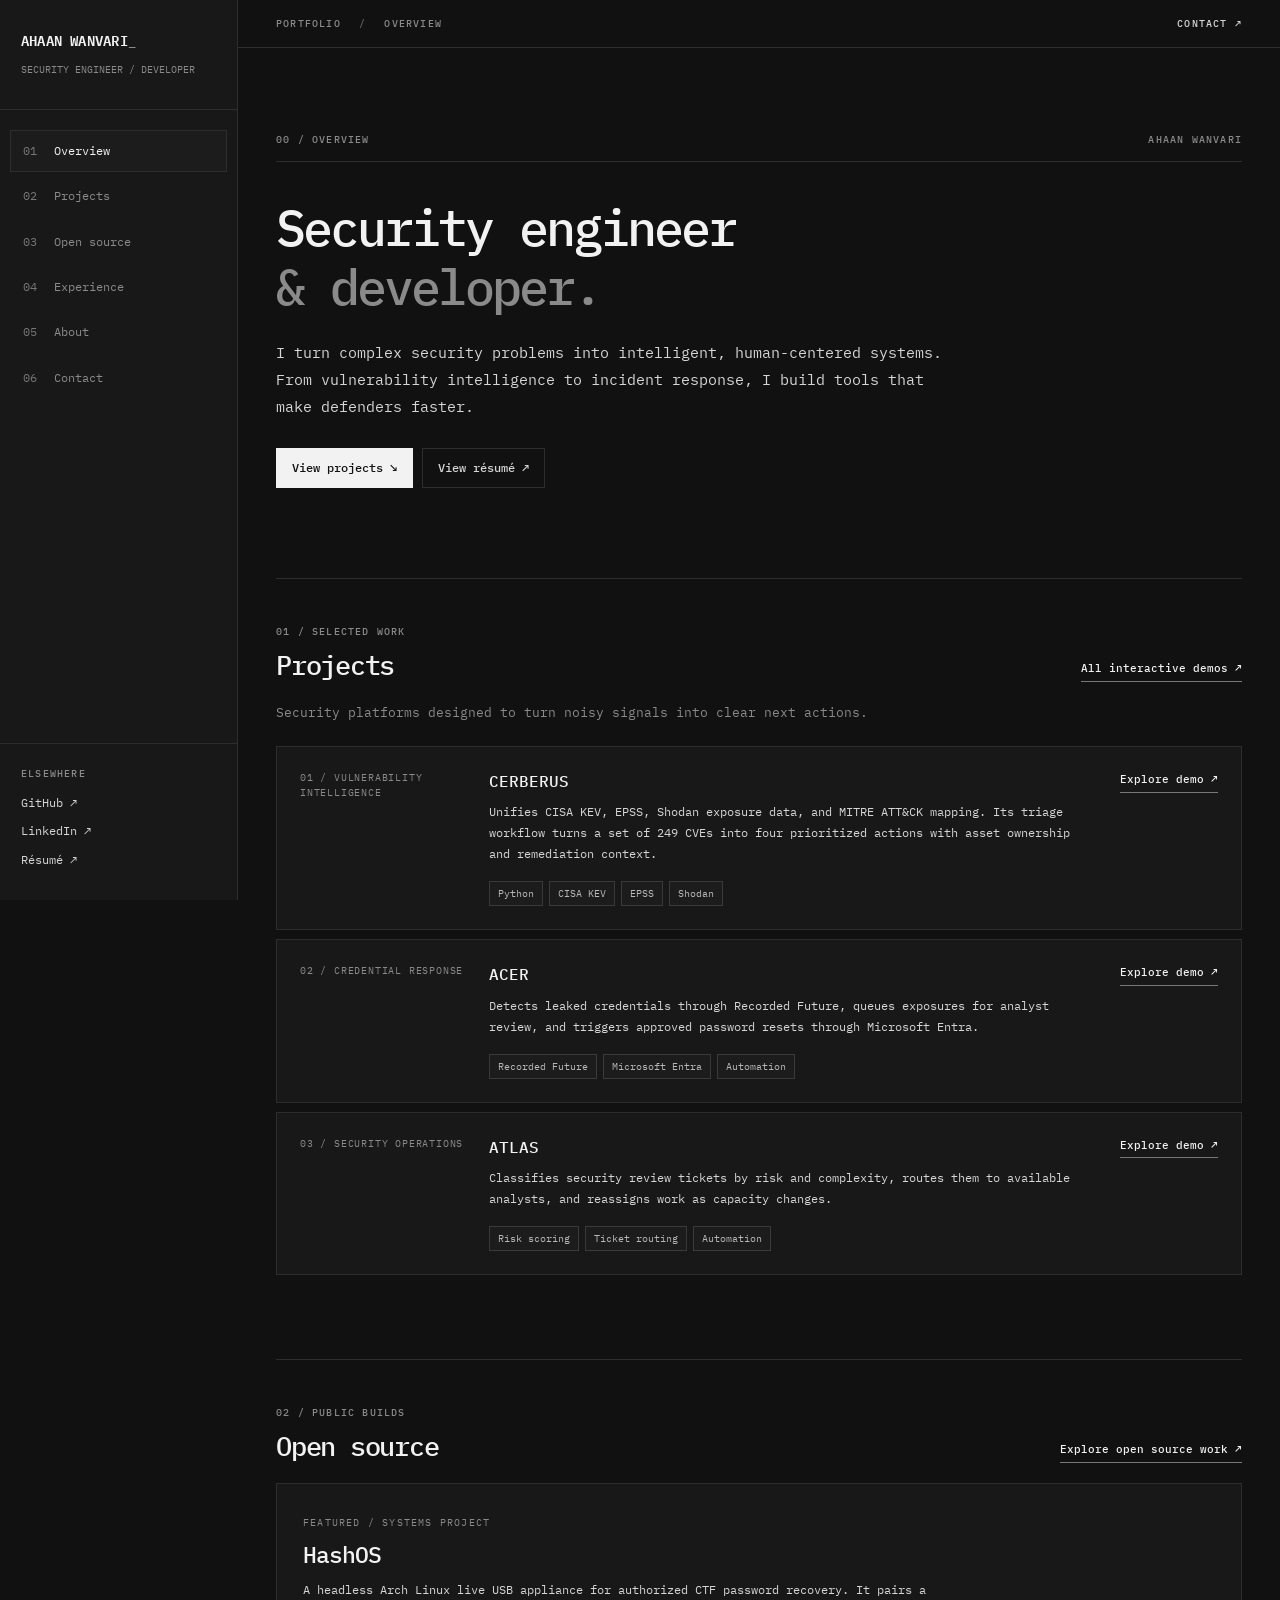
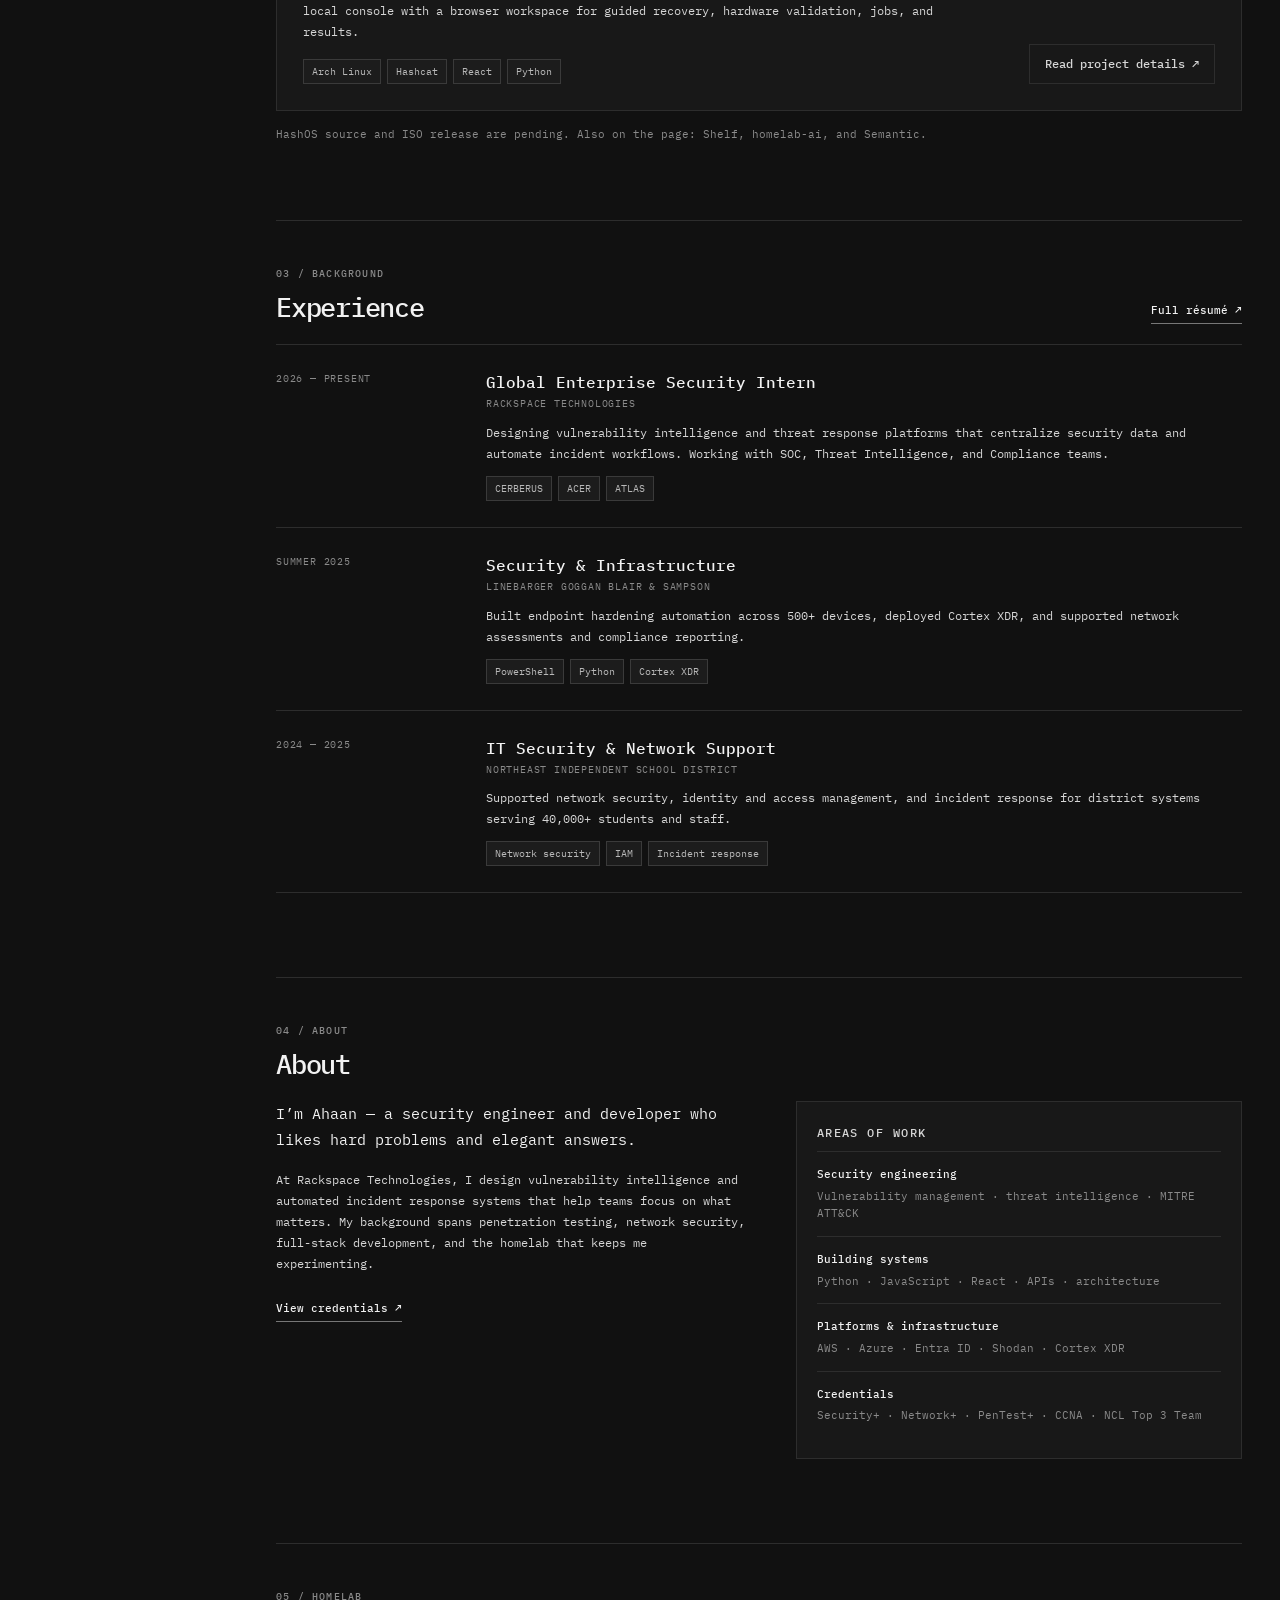
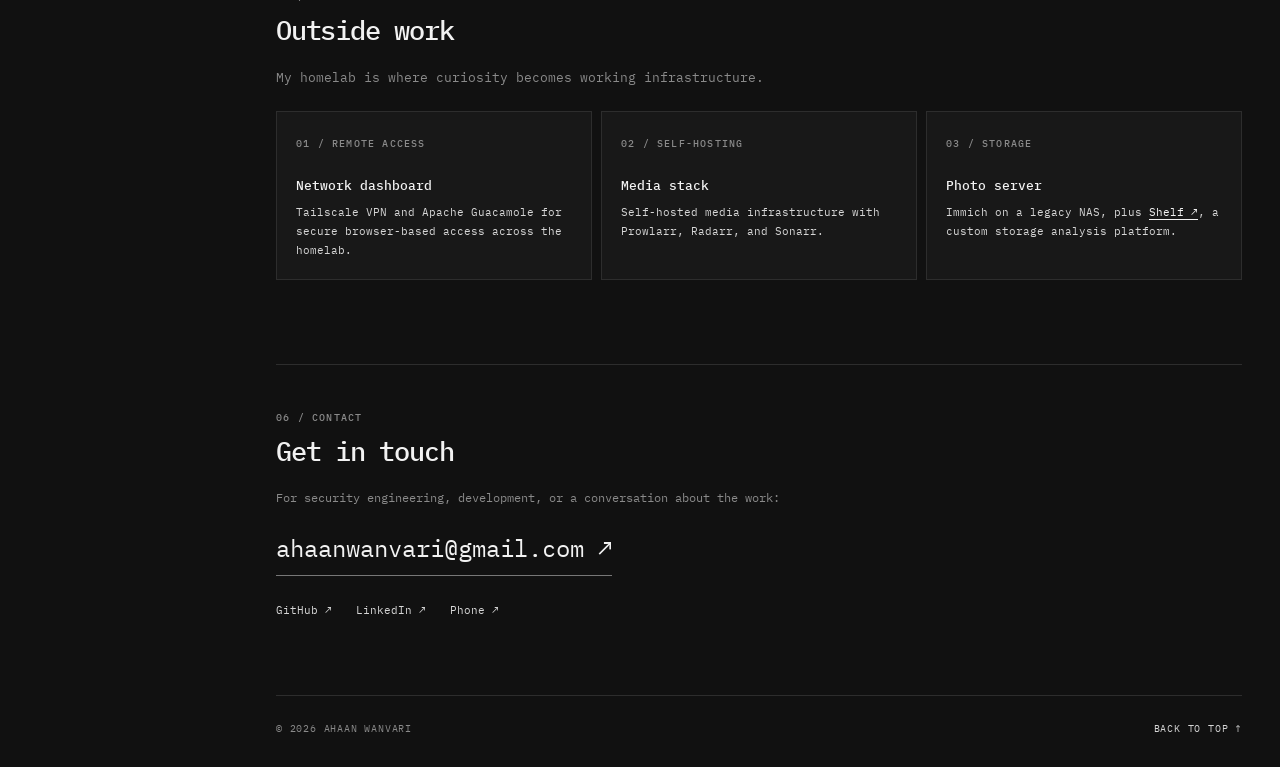
==== commit 1f537887: "Add HashOS and open source portfolio page" ====
--- a/index.html
+++ b/index.html
@@ -5,20 +5,21 @@
 </head>
 <body>
 <a class="skip-link" href="#main">Skip to content</a>
-<aside class="sidebar"><div class="sidebar-head"><a class="brand" href="#overview">AHAAN WANVARI<span aria-hidden="true">_</span></a><p>SECURITY ENGINEER / DEVELOPER</p></div><nav class="side-nav" aria-label="Main navigation"><a href="#overview"><span>01</span> Overview</a><a href="#work"><span>02</span> Projects</a><a href="#experience"><span>03</span> Experience</a><a href="#about"><span>04</span> About</a><a href="#contact"><span>05</span> Contact</a></nav><div class="sidebar-bottom"><p class="eyebrow">ELSEWHERE</p><a href="https://github.com/ahaanwanvari" target="_blank" rel="noopener noreferrer">GitHub ↗</a><a href="https://www.linkedin.com/in/ahaan-wanvari-b9b75a265/" target="_blank" rel="noopener noreferrer">LinkedIn ↗</a><a href="resume.html">Résumé ↗</a></div></aside>
-<div class="workspace"><header class="topbar"><span>PORTFOLIO <span class="slash">/</span> OVERVIEW</span><a href="mailto:ahaanwanvari@gmail.com">CONTACT ↗</a></header><header class="mobile-header"><a class="brand" href="#overview">AHAAN WANVARI<span aria-hidden="true">_</span></a><details><summary>Menu <span aria-hidden="true">☰</span></summary><nav aria-label="Mobile navigation"><a href="#overview">Overview</a><a href="#work">Projects</a><a href="#experience">Experience</a><a href="#about">About</a><a href="#contact">Contact</a><a href="resume.html">Résumé</a></nav></details></header>
+<aside class="sidebar"><div class="sidebar-head"><a class="brand" href="#overview">AHAAN WANVARI<span aria-hidden="true">_</span></a><p>SECURITY ENGINEER / DEVELOPER</p></div><nav class="side-nav" aria-label="Main navigation"><a href="#overview"><span>01</span> Overview</a><a href="#work"><span>02</span> Projects</a><a href="open-source.html"><span>03</span> Open source</a><a href="#experience"><span>04</span> Experience</a><a href="#about"><span>05</span> About</a><a href="#contact"><span>06</span> Contact</a></nav><div class="sidebar-bottom"><p class="eyebrow">ELSEWHERE</p><a href="https://github.com/ahaanwanvari" target="_blank" rel="noopener noreferrer">GitHub ↗</a><a href="https://www.linkedin.com/in/ahaan-wanvari-b9b75a265/" target="_blank" rel="noopener noreferrer">LinkedIn ↗</a><a href="resume.html">Résumé ↗</a></div></aside>
+<div class="workspace"><header class="topbar"><span>PORTFOLIO <span class="slash">/</span> OVERVIEW</span><a href="mailto:ahaanwanvari@gmail.com">CONTACT ↗</a></header><header class="mobile-header"><a class="brand" href="#overview">AHAAN WANVARI<span aria-hidden="true">_</span></a><details><summary>Menu <span aria-hidden="true">☰</span></summary><nav aria-label="Mobile navigation"><a href="#overview">Overview</a><a href="#work">Projects</a><a href="open-source.html">Open source</a><a href="#experience">Experience</a><a href="#about">About</a><a href="#contact">Contact</a><a href="resume.html">Résumé</a></nav></details></header>
 <main id="main" class="content">
 <section class="intro" id="overview"><div class="eyebrow intro-meta"><span>00 / OVERVIEW</span><span>AHAAN WANVARI</span></div><h1>Security engineer<br><span>&amp; developer.</span></h1><p class="lead">I turn complex security problems into intelligent, human-centered systems. From vulnerability intelligence to incident response, I build tools that make defenders faster.</p><div class="actions"><a class="button button-primary" href="#work">View projects ↘</a><a class="button button-outline" href="assets/resume.pdf" target="_blank" rel="noopener">View résumé ↗</a></div></section>
 <section class="section" id="work"><div class="section-head"><div><p class="eyebrow">01 / SELECTED WORK</p><h2>Projects</h2></div><a class="section-link" href="projects.html">All interactive demos ↗</a></div><p class="section-intro">Security platforms designed to turn noisy signals into clear next actions.</p><div class="project-list">
 <article class="project"><div class="project-index">01 / VULNERABILITY INTELLIGENCE</div><div class="project-main"><h3>CERBERUS</h3><p>Unifies CISA KEV, EPSS, Shodan exposure data, and MITRE ATT&amp;CK mapping. Its triage workflow turns a set of 249 CVEs into four prioritized actions with asset ownership and remediation context.</p><div class="tags"><span>Python</span><span>CISA KEV</span><span>EPSS</span><span>Shodan</span></div></div><a class="project-link" href="projects.html#cerberus">Explore demo ↗</a></article>
 <article class="project"><div class="project-index">02 / CREDENTIAL RESPONSE</div><div class="project-main"><h3>ACER</h3><p>Detects leaked credentials through Recorded Future, queues exposures for analyst review, and triggers approved password resets through Microsoft Entra.</p><div class="tags"><span>Recorded Future</span><span>Microsoft Entra</span><span>Automation</span></div></div><a class="project-link" href="projects.html#acer">Explore demo ↗</a></article>
 <article class="project"><div class="project-index">03 / SECURITY OPERATIONS</div><div class="project-main"><h3>ATLAS</h3><p>Classifies security review tickets by risk and complexity, routes them to available analysts, and reassigns work as capacity changes.</p><div class="tags"><span>Risk scoring</span><span>Ticket routing</span><span>Automation</span></div></div><a class="project-link" href="projects.html#atlas">Explore demo ↗</a></article></div></section>
-<section class="section" id="experience"><div class="section-head"><div><p class="eyebrow">02 / BACKGROUND</p><h2>Experience</h2></div><a class="section-link" href="resume.html">Full résumé ↗</a></div><div class="timeline">
+<section class="section source-preview" id="open-source"><div class="section-head"><div><p class="eyebrow">02 / PUBLIC BUILDS</p><h2>Open source</h2></div><a class="section-link" href="open-source.html">Explore open source work ↗</a></div><div class="source-feature"><div><span class="source-overline">FEATURED / SYSTEMS PROJECT</span><h3>HashOS</h3><p>A headless Arch Linux live USB appliance for authorized CTF password recovery. It pairs a local console with a browser workspace for guided recovery, hardware validation, jobs, and results.</p><div class="tags"><span>Arch Linux</span><span>Hashcat</span><span>React</span><span>Python</span></div></div><a class="button button-outline" href="open-source.html#hashos">Read project details ↗</a></div><p class="source-footnote">HashOS source and ISO release are pending. Also on the page: Shelf, homelab-ai, and Semantic.</p></section>
+<section class="section" id="experience"><div class="section-head"><div><p class="eyebrow">03 / BACKGROUND</p><h2>Experience</h2></div><a class="section-link" href="resume.html">Full résumé ↗</a></div><div class="timeline">
 <article class="timeline-item"><div class="timeline-date">2026 — PRESENT</div><div><h3>Global Enterprise Security Intern</h3><p class="timeline-org">RACKSPACE TECHNOLOGIES</p><p>Designing vulnerability intelligence and threat response platforms that centralize security data and automate incident workflows. Working with SOC, Threat Intelligence, and Compliance teams.</p><div class="tags"><span>CERBERUS</span><span>ACER</span><span>ATLAS</span></div></div></article>
 <article class="timeline-item"><div class="timeline-date">SUMMER 2025</div><div><h3>Security &amp; Infrastructure</h3><p class="timeline-org">LINEBARGER GOGGAN BLAIR &amp; SAMPSON</p><p>Built endpoint hardening automation across 500+ devices, deployed Cortex XDR, and supported network assessments and compliance reporting.</p><div class="tags"><span>PowerShell</span><span>Python</span><span>Cortex XDR</span></div></div></article>
 <article class="timeline-item"><div class="timeline-date">2024 — 2025</div><div><h3>IT Security &amp; Network Support</h3><p class="timeline-org">NORTHEAST INDEPENDENT SCHOOL DISTRICT</p><p>Supported network security, identity and access management, and incident response for district systems serving 40,000+ students and staff.</p><div class="tags"><span>Network security</span><span>IAM</span><span>Incident response</span></div></div></article></div></section>
-<section class="section" id="about"><div class="section-head"><div><p class="eyebrow">03 / ABOUT</p><h2>About</h2></div></div><div class="about-layout"><div><p class="about-lead">I’m Ahaan — a security engineer and developer who likes hard problems and elegant answers.</p><p>At Rackspace Technologies, I design vulnerability intelligence and automated incident response systems that help teams focus on what matters. My background spans penetration testing, network security, full-stack development, and the homelab that keeps me experimenting.</p><a class="section-link" href="cbe-portfolio.html">View credentials ↗</a></div><div class="detail-panel"><p class="eyebrow">AREAS OF WORK</p><div><strong>Security engineering</strong><span>Vulnerability management · threat intelligence · MITRE ATT&amp;CK</span></div><div><strong>Building systems</strong><span>Python · JavaScript · React · APIs · architecture</span></div><div><strong>Platforms &amp; infrastructure</strong><span>AWS · Azure · Entra ID · Shodan · Cortex XDR</span></div><div><strong>Credentials</strong><span>Security+ · Network+ · PenTest+ · CCNA · NCL Top 3 Team</span></div></div></div></section>
-<section class="section" id="lab"><div class="section-head"><div><p class="eyebrow">04 / HOMELAB</p><h2>Outside work</h2></div></div><p class="section-intro">My homelab is where curiosity becomes working infrastructure.</p><div class="lab-grid"><article class="lab-card"><span class="eyebrow">01 / REMOTE ACCESS</span><h3>Network dashboard</h3><p>Tailscale VPN and Apache Guacamole for secure browser-based access across the homelab.</p></article><article class="lab-card"><span class="eyebrow">02 / SELF-HOSTING</span><h3>Media stack</h3><p>Self-hosted media infrastructure with Prowlarr, Radarr, and Sonarr.</p></article><article class="lab-card"><span class="eyebrow">03 / STORAGE</span><h3>Photo server</h3><p>Immich on a legacy NAS, plus <a href="https://github.com/ahaanwanvari/shelf" target="_blank" rel="noopener noreferrer">Shelf ↗</a>, a custom storage analysis platform.</p></article></div></section>
-<section class="section contact-section" id="contact"><div class="section-head"><div><p class="eyebrow">05 / CONTACT</p><h2>Get in touch</h2></div></div><p>For security engineering, development, or a conversation about the work:</p><a class="contact-email" href="mailto:ahaanwanvari@gmail.com">ahaanwanvari@gmail.com ↗</a><div class="contact-links"><a href="https://github.com/ahaanwanvari" target="_blank" rel="noopener noreferrer">GitHub ↗</a><a href="https://www.linkedin.com/in/ahaan-wanvari-b9b75a265/" target="_blank" rel="noopener noreferrer">LinkedIn ↗</a><a href="tel:+12103304260">Phone ↗</a></div></section>
+<section class="section" id="about"><div class="section-head"><div><p class="eyebrow">04 / ABOUT</p><h2>About</h2></div></div><div class="about-layout"><div><p class="about-lead">I’m Ahaan — a security engineer and developer who likes hard problems and elegant answers.</p><p>At Rackspace Technologies, I design vulnerability intelligence and automated incident response systems that help teams focus on what matters. My background spans penetration testing, network security, full-stack development, and the homelab that keeps me experimenting.</p><a class="section-link" href="cbe-portfolio.html">View credentials ↗</a></div><div class="detail-panel"><p class="eyebrow">AREAS OF WORK</p><div><strong>Security engineering</strong><span>Vulnerability management · threat intelligence · MITRE ATT&amp;CK</span></div><div><strong>Building systems</strong><span>Python · JavaScript · React · APIs · architecture</span></div><div><strong>Platforms &amp; infrastructure</strong><span>AWS · Azure · Entra ID · Shodan · Cortex XDR</span></div><div><strong>Credentials</strong><span>Security+ · Network+ · PenTest+ · CCNA · NCL Top 3 Team</span></div></div></div></section>
+<section class="section" id="lab"><div class="section-head"><div><p class="eyebrow">05 / HOMELAB</p><h2>Outside work</h2></div></div><p class="section-intro">My homelab is where curiosity becomes working infrastructure.</p><div class="lab-grid"><article class="lab-card"><span class="eyebrow">01 / REMOTE ACCESS</span><h3>Network dashboard</h3><p>Tailscale VPN and Apache Guacamole for secure browser-based access across the homelab.</p></article><article class="lab-card"><span class="eyebrow">02 / SELF-HOSTING</span><h3>Media stack</h3><p>Self-hosted media infrastructure with Prowlarr, Radarr, and Sonarr.</p></article><article class="lab-card"><span class="eyebrow">03 / STORAGE</span><h3>Photo server</h3><p>Immich on a legacy NAS, plus <a href="https://github.com/ahaanwanvari/shelf" target="_blank" rel="noopener noreferrer">Shelf ↗</a>, a custom storage analysis platform.</p></article></div></section>
+<section class="section contact-section" id="contact"><div class="section-head"><div><p class="eyebrow">06 / CONTACT</p><h2>Get in touch</h2></div></div><p>For security engineering, development, or a conversation about the work:</p><a class="contact-email" href="mailto:ahaanwanvari@gmail.com">ahaanwanvari@gmail.com ↗</a><div class="contact-links"><a href="https://github.com/ahaanwanvari" target="_blank" rel="noopener noreferrer">GitHub ↗</a><a href="https://www.linkedin.com/in/ahaan-wanvari-b9b75a265/" target="_blank" rel="noopener noreferrer">LinkedIn ↗</a><a href="tel:+12103304260">Phone ↗</a></div></section>
 </main><footer class="footer"><span>© 2026 AHAAN WANVARI</span><a href="#overview">BACK TO TOP ↑</a></footer></div>
 </body></html>
--- a/assets/css/site.css
+++ b/assets/css/site.css
@@ -6,3 +6,8 @@
 @media(max-width:760px){.sidebar,.topbar{display:none}.workspace{margin-left:0}.mobile-header{display:flex;align-items:center;justify-content:space-between;position:relative;min-height:58px;padding:0 18px;border-bottom:1px solid var(--border);background:var(--panel);z-index:20}.mobile-header .brand{font-size:12px}.mobile-header details{position:static}.mobile-header summary{cursor:pointer;list-style:none;font-size:11px;color:var(--bright);padding:10px}.mobile-header summary::-webkit-details-marker{display:none}.mobile-header nav{position:absolute;left:0;right:0;top:100%;background:var(--panel);border-bottom:1px solid var(--border);padding:10px 18px 18px;display:grid}.mobile-header nav a{padding:9px 0;border-bottom:1px solid var(--border);font-size:12px}.content{width:min(100% - 36px,600px)}.intro{padding:55px 0 67px}.intro-meta{margin-bottom:26px}.intro h1{font-size:clamp(30px,8vw,42px)}.lead{font-size:13px}.section{padding:36px 0 65px}.section-head{align-items:start}.section-link{white-space:normal;text-align:right}.project{padding:19px}.timeline-item{grid-template-columns:1fr;gap:7px}.about-layout{grid-template-columns:1fr;gap:24px}.lab-grid{grid-template-columns:1fr}.footer{margin:0 18px}.page-hero,.resume-page{padding-top:45px}.demo-item{grid-template-columns:1fr;gap:8px;padding:20px}.resume-intro{align-items:start;flex-direction:column}.resume-viewer{min-height:400px;height:70vh}.modal{padding:8px}.modal.active{align-items:start}.modal-panel{max-height:calc(100vh - 16px)}.modal iframe{height:58vh}}
 @media(max-width:420px){.intro-meta span:last-child{display:none}.contact-links{gap:15px}.footer{font-size:9px}.section-head{flex-wrap:wrap}.section-head .section-link{text-align:left}}
 @media(prefers-reduced-motion:reduce){html{scroll-behavior:auto}*,*::before,*::after{transition-duration:.01ms!important;animation-duration:.01ms!important}}
+/* Open source */
+.source-preview{padding-bottom:76px}.source-feature{display:flex;align-items:end;justify-content:space-between;gap:28px;border:1px solid var(--border);background:var(--panel);padding:26px}.source-feature>div{max-width:680px}.source-feature h3{font-size:23px;letter-spacing:-.04em;color:var(--bright);font-weight:500;line-height:1.25;margin:6px 0 11px}.source-feature p{font-size:12px;line-height:1.75;max-width:660px;margin:0}.source-overline{font-size:10px;letter-spacing:.12em;color:var(--muted)}.source-footnote{font-size:11px;color:var(--muted);margin:14px 0 0}.source-intro{padding:70px 0 56px;border-bottom:1px solid var(--border)}.source-intro .eyebrow{margin:0 0 20px}.source-intro h1{font-size:clamp(34px,4vw,49px);font-weight:500;line-height:1.15;letter-spacing:-.06em;color:var(--bright);margin:0 0 20px}.source-intro h1 span{color:var(--muted)}.source-intro>p:last-child{max-width:750px;font-size:13px;line-height:1.8;color:var(--text);margin:0}.source-project{border:1px solid var(--border);background:var(--panel);margin:37px 0 75px;scroll-margin-top:30px}.source-titlebar{display:flex;justify-content:space-between;gap:12px;border-bottom:1px solid var(--border);padding:11px 22px;font-size:10px;letter-spacing:.1em;color:var(--muted)}.source-titlebar span:last-child{color:var(--success)}.source-hero{display:grid;grid-template-columns:minmax(0,1.2fr) minmax(250px,.8fr);gap:42px;padding:31px}.source-hero .eyebrow{margin:0 0 9px}.source-hero h2{font-size:37px;line-height:1.1;font-weight:500;letter-spacing:-.06em;color:var(--bright);margin:0 0 18px}.source-lede{max-width:620px;font-size:13px;line-height:1.8;margin:0}.source-hero .tags{margin-top:20px}.source-hero .actions{margin-top:26px}.source-diagram{align-self:stretch;border:1px solid var(--border-hover);background:var(--bg);min-width:0}.diagram-head,.diagram-caption{display:flex;justify-content:space-between;gap:10px;padding:12px 15px;color:var(--muted);font-size:9px;letter-spacing:.1em}.diagram-head{border-bottom:1px solid var(--border)}.diagram-step{display:grid;grid-template-columns:28px 1fr;gap:12px;padding:13px 15px;border-bottom:1px solid var(--border)}.diagram-step>span{font-size:10px;color:var(--muted)}.diagram-step strong{display:block;font-size:11px;font-weight:500;color:var(--bright);line-height:1.3}.diagram-step small{display:block;font-size:10px;color:var(--muted);line-height:1.5;margin-top:3px}.diagram-caption{font-size:8px;line-height:1.5}.source-details{scroll-margin-top:30px}.source-detail-grid{display:grid;grid-template-columns:1fr 1fr;gap:9px}.source-detail-grid article{border:1px solid var(--border);background:var(--panel);padding:20px;min-width:0}.source-detail-grid .eyebrow{margin:0}.source-detail-grid h3{font-size:14px;font-weight:500;color:var(--bright);margin:17px 0 8px}.source-detail-grid p{font-size:11px;line-height:1.75;margin:0}.availability-list{border-top:1px solid var(--border)}.availability-list>div{display:grid;grid-template-columns:150px minmax(0,1fr);gap:25px;border-bottom:1px solid var(--border);padding:18px 0}.availability-list strong{font-size:11px;font-weight:500;color:var(--bright)}.availability-list p{font-size:11px;line-height:1.75;margin:0;color:var(--text)}.availability-list a{color:var(--bright);text-decoration:underline;text-underline-offset:3px}.source-use-note{font-size:11px;color:var(--muted);margin:18px 0 0}.repo-list{display:grid;gap:9px}.repo-list article{display:flex;justify-content:space-between;gap:24px;border:1px solid var(--border);background:var(--panel);padding:21px;transition:background .15s,border-color .15s}.repo-list article:hover{background:var(--panel-secondary);border-color:var(--border-hover)}.repo-list h3{font-size:15px;font-weight:500;color:var(--bright);margin:4px 0 6px}.repo-list p{font-size:11px;line-height:1.7;margin:0;max-width:680px}.repo-list .project-link{align-self:center}
+@media(max-width:960px){.source-hero{grid-template-columns:1fr}.source-diagram{max-width:600px}.source-feature{align-items:start;flex-direction:column}}
+@media(max-width:760px){.source-intro{padding:49px 0 42px}.source-intro h1{font-size:34px}.source-project{margin:28px 0 55px}.source-hero{padding:20px;gap:27px}.source-hero h2{font-size:31px}.source-titlebar{padding:11px 15px}.source-detail-grid{grid-template-columns:1fr}.availability-list>div{grid-template-columns:1fr;gap:4px}.repo-list article{flex-direction:column;gap:13px}.repo-list .project-link{align-self:start}.source-feature{padding:20px}}
+.source-status{font-size:10px;letter-spacing:.08em;color:var(--warning);margin:20px 0 0}.source-hero .source-status+.actions{margin-top:16px}
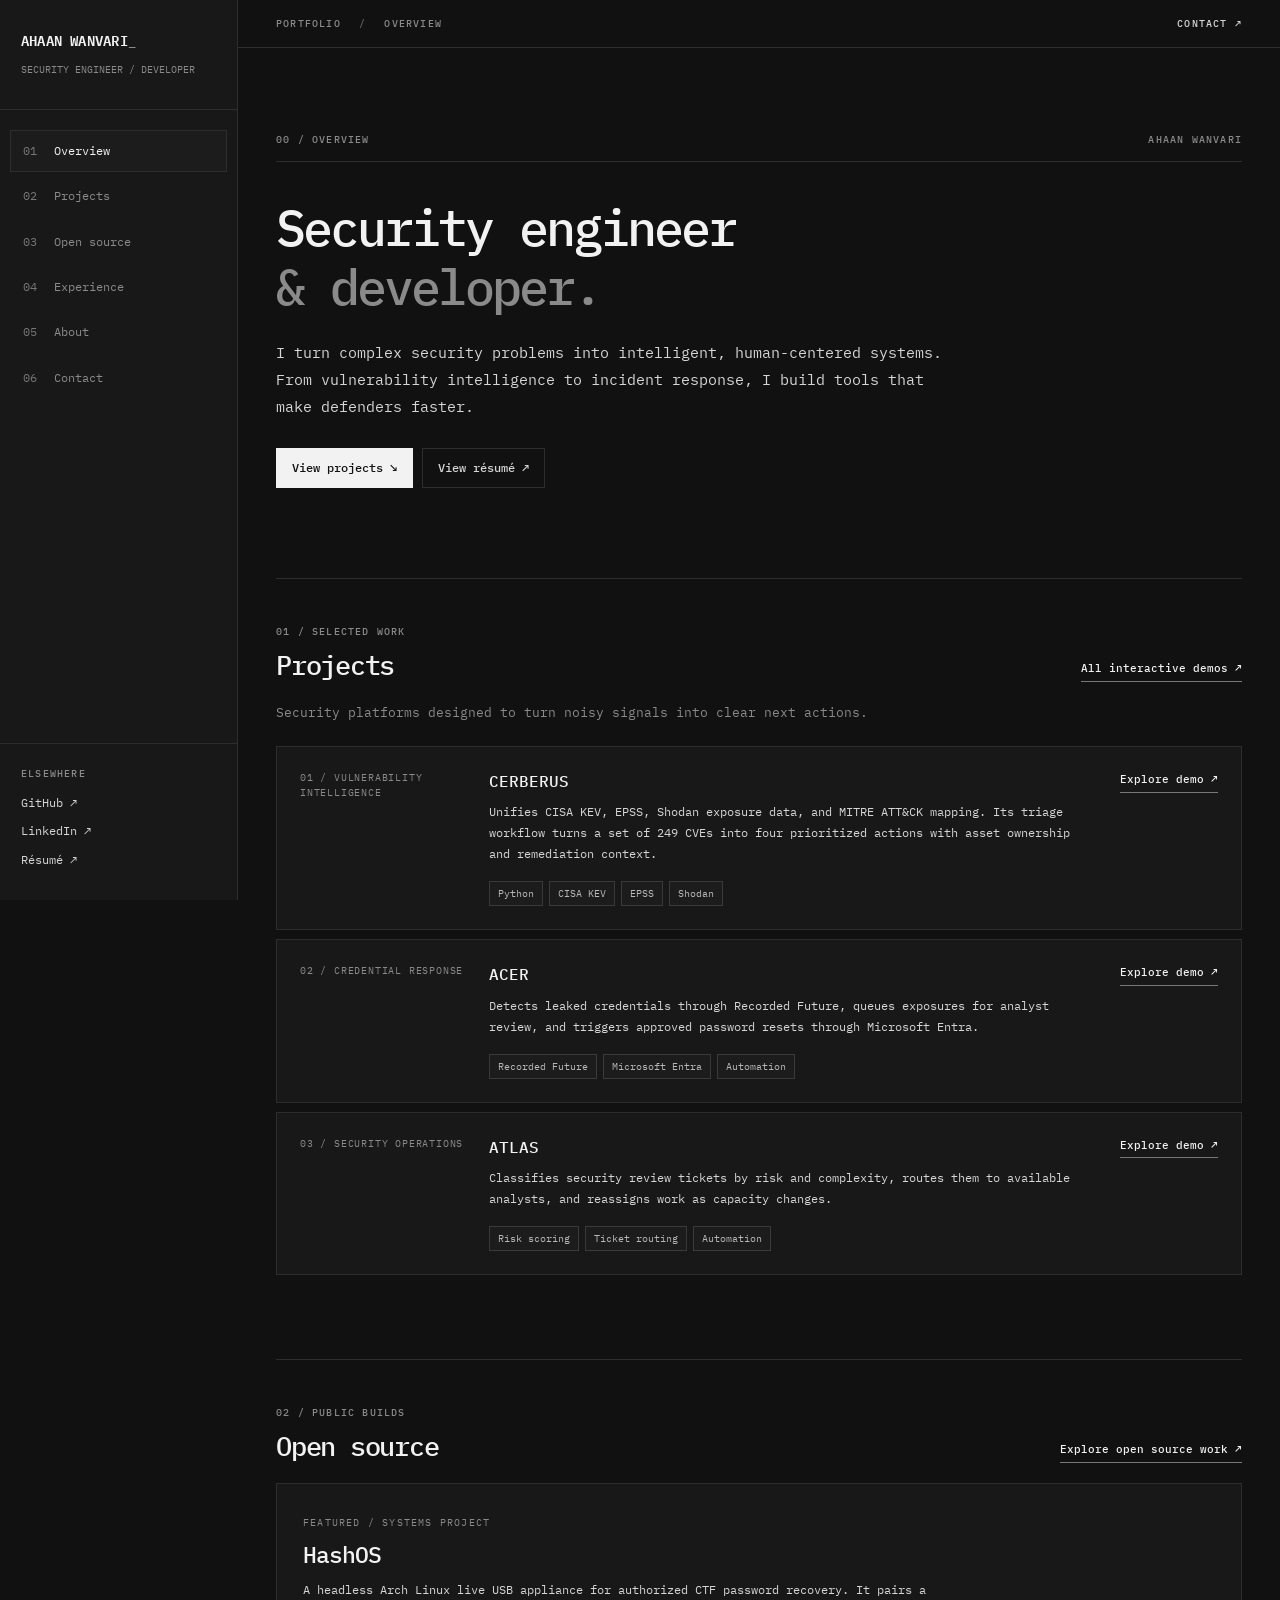
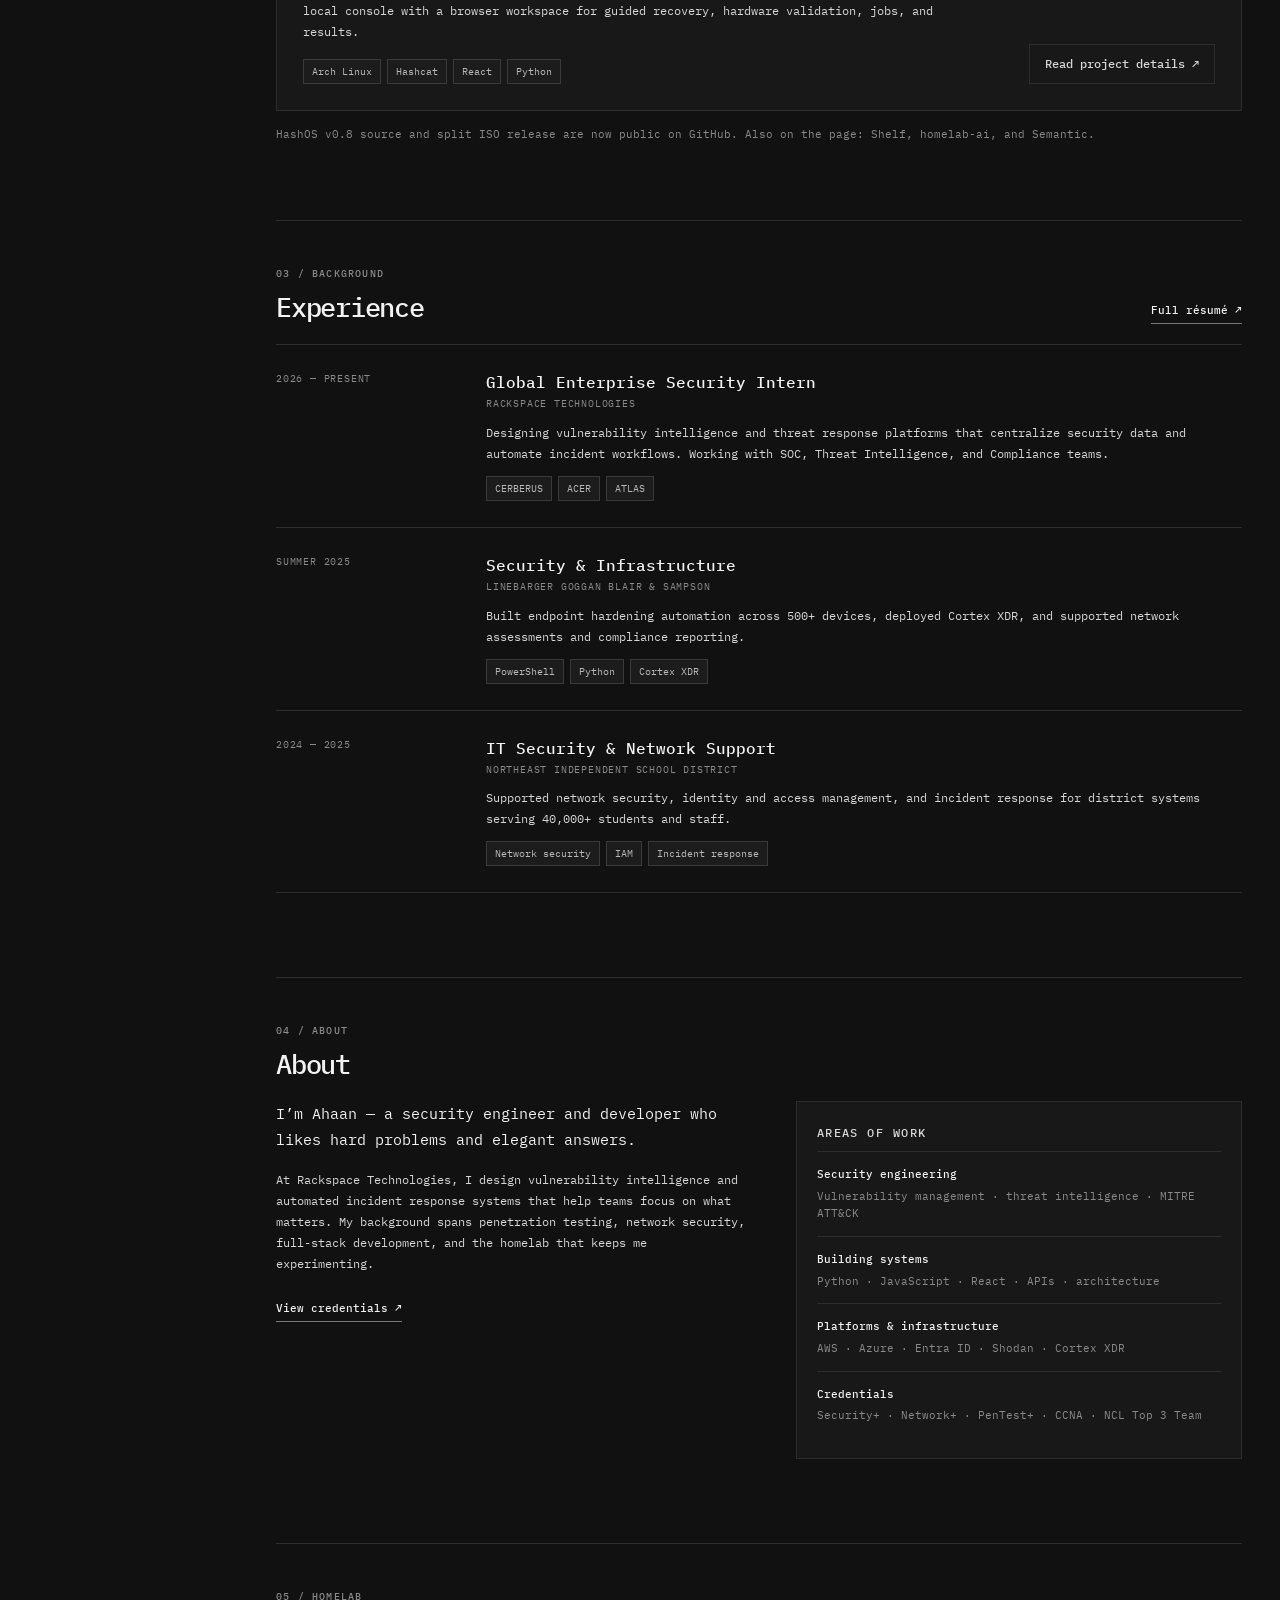
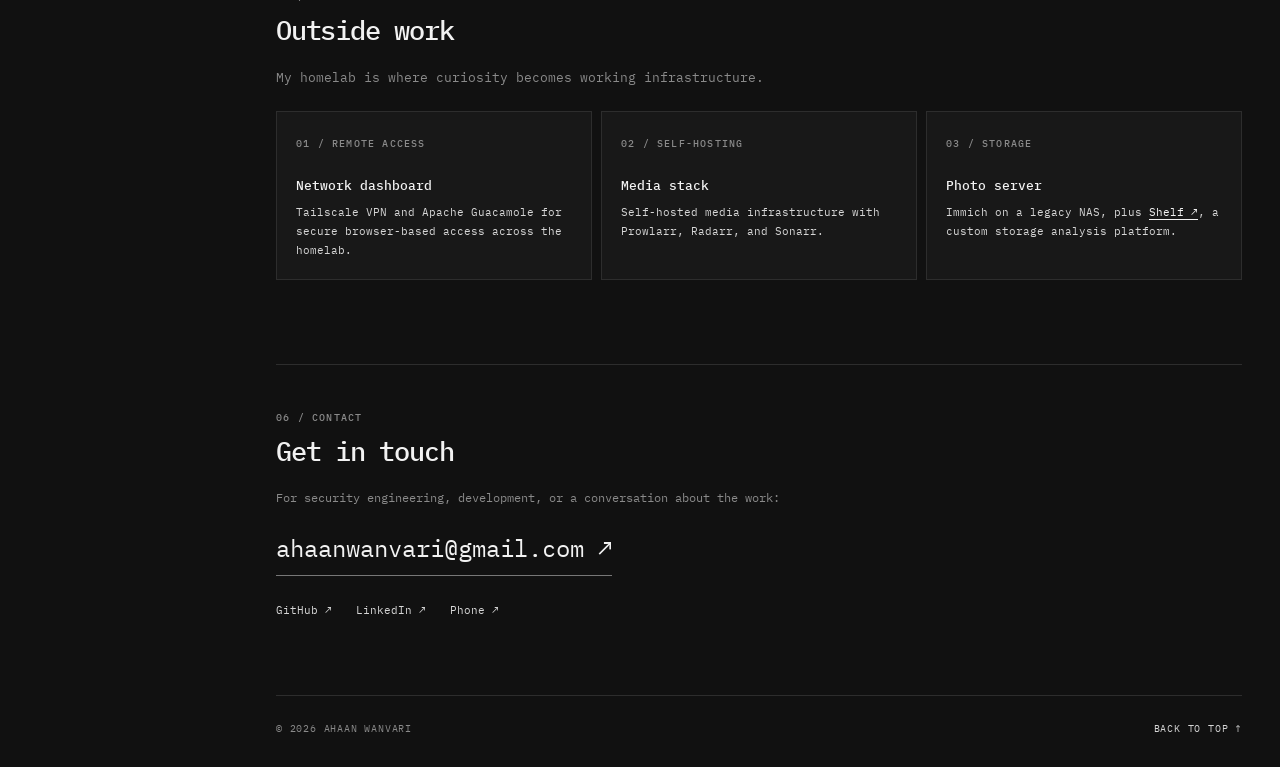
==== commit d4591226: "Link public HashOS source and v0.8 release" ====
--- a/index.html
+++ b/index.html
@@ -13,7 +13,7 @@
 <article class="project"><div class="project-index">01 / VULNERABILITY INTELLIGENCE</div><div class="project-main"><h3>CERBERUS</h3><p>Unifies CISA KEV, EPSS, Shodan exposure data, and MITRE ATT&amp;CK mapping. Its triage workflow turns a set of 249 CVEs into four prioritized actions with asset ownership and remediation context.</p><div class="tags"><span>Python</span><span>CISA KEV</span><span>EPSS</span><span>Shodan</span></div></div><a class="project-link" href="projects.html#cerberus">Explore demo ↗</a></article>
 <article class="project"><div class="project-index">02 / CREDENTIAL RESPONSE</div><div class="project-main"><h3>ACER</h3><p>Detects leaked credentials through Recorded Future, queues exposures for analyst review, and triggers approved password resets through Microsoft Entra.</p><div class="tags"><span>Recorded Future</span><span>Microsoft Entra</span><span>Automation</span></div></div><a class="project-link" href="projects.html#acer">Explore demo ↗</a></article>
 <article class="project"><div class="project-index">03 / SECURITY OPERATIONS</div><div class="project-main"><h3>ATLAS</h3><p>Classifies security review tickets by risk and complexity, routes them to available analysts, and reassigns work as capacity changes.</p><div class="tags"><span>Risk scoring</span><span>Ticket routing</span><span>Automation</span></div></div><a class="project-link" href="projects.html#atlas">Explore demo ↗</a></article></div></section>
-<section class="section source-preview" id="open-source"><div class="section-head"><div><p class="eyebrow">02 / PUBLIC BUILDS</p><h2>Open source</h2></div><a class="section-link" href="open-source.html">Explore open source work ↗</a></div><div class="source-feature"><div><span class="source-overline">FEATURED / SYSTEMS PROJECT</span><h3>HashOS</h3><p>A headless Arch Linux live USB appliance for authorized CTF password recovery. It pairs a local console with a browser workspace for guided recovery, hardware validation, jobs, and results.</p><div class="tags"><span>Arch Linux</span><span>Hashcat</span><span>React</span><span>Python</span></div></div><a class="button button-outline" href="open-source.html#hashos">Read project details ↗</a></div><p class="source-footnote">HashOS source and ISO release are pending. Also on the page: Shelf, homelab-ai, and Semantic.</p></section>
+<section class="section source-preview" id="open-source"><div class="section-head"><div><p class="eyebrow">02 / PUBLIC BUILDS</p><h2>Open source</h2></div><a class="section-link" href="open-source.html">Explore open source work ↗</a></div><div class="source-feature"><div><span class="source-overline">FEATURED / SYSTEMS PROJECT</span><h3>HashOS</h3><p>A headless Arch Linux live USB appliance for authorized CTF password recovery. It pairs a local console with a browser workspace for guided recovery, hardware validation, jobs, and results.</p><div class="tags"><span>Arch Linux</span><span>Hashcat</span><span>React</span><span>Python</span></div></div><a class="button button-outline" href="open-source.html#hashos">Read project details ↗</a></div><p class="source-footnote">HashOS v0.8 source and split ISO release are now public on GitHub. Also on the page: Shelf, homelab-ai, and Semantic.</p></section>
 <section class="section" id="experience"><div class="section-head"><div><p class="eyebrow">03 / BACKGROUND</p><h2>Experience</h2></div><a class="section-link" href="resume.html">Full résumé ↗</a></div><div class="timeline">
 <article class="timeline-item"><div class="timeline-date">2026 — PRESENT</div><div><h3>Global Enterprise Security Intern</h3><p class="timeline-org">RACKSPACE TECHNOLOGIES</p><p>Designing vulnerability intelligence and threat response platforms that centralize security data and automate incident workflows. Working with SOC, Threat Intelligence, and Compliance teams.</p><div class="tags"><span>CERBERUS</span><span>ACER</span><span>ATLAS</span></div></div></article>
 <article class="timeline-item"><div class="timeline-date">SUMMER 2025</div><div><h3>Security &amp; Infrastructure</h3><p class="timeline-org">LINEBARGER GOGGAN BLAIR &amp; SAMPSON</p><p>Built endpoint hardening automation across 500+ devices, deployed Cortex XDR, and supported network assessments and compliance reporting.</p><div class="tags"><span>PowerShell</span><span>Python</span><span>Cortex XDR</span></div></div></article>
--- a/assets/css/site.css
+++ b/assets/css/site.css
@@ -11,3 +11,4 @@
 @media(max-width:960px){.source-hero{grid-template-columns:1fr}.source-diagram{max-width:600px}.source-feature{align-items:start;flex-direction:column}}
 @media(max-width:760px){.source-intro{padding:49px 0 42px}.source-intro h1{font-size:34px}.source-project{margin:28px 0 55px}.source-hero{padding:20px;gap:27px}.source-hero h2{font-size:31px}.source-titlebar{padding:11px 15px}.source-detail-grid{grid-template-columns:1fr}.availability-list>div{grid-template-columns:1fr;gap:4px}.repo-list article{flex-direction:column;gap:13px}.repo-list .project-link{align-self:start}.source-feature{padding:20px}}
 .source-status{font-size:10px;letter-spacing:.08em;color:var(--warning);margin:20px 0 0}.source-hero .source-status+.actions{margin-top:16px}
+.source-hero .source-status{color:var(--success)}.source-inline-link{align-self:center;font-size:11px;color:var(--bright);border-bottom:1px solid #777;padding-bottom:3px}.source-inline-link:hover{border-color:var(--bright)}.availability-list code{font:inherit;overflow-wrap:anywhere}
